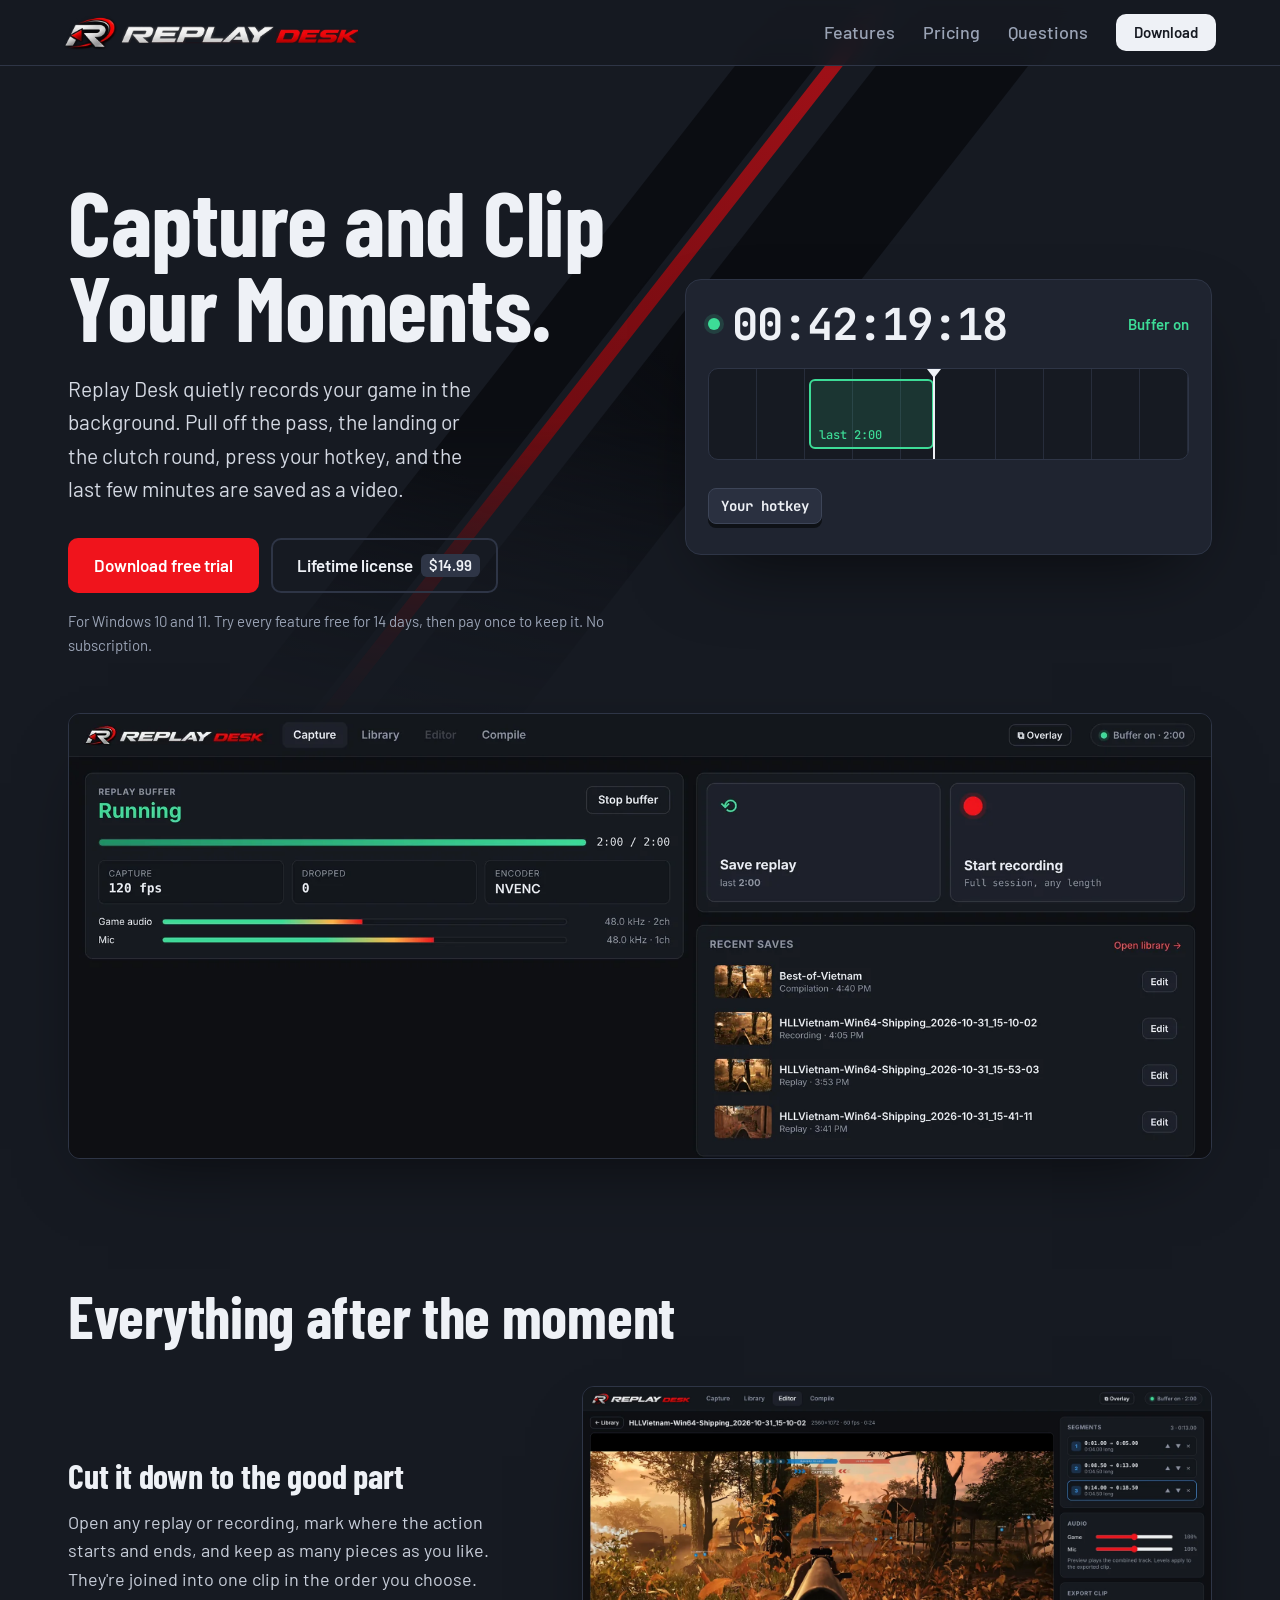
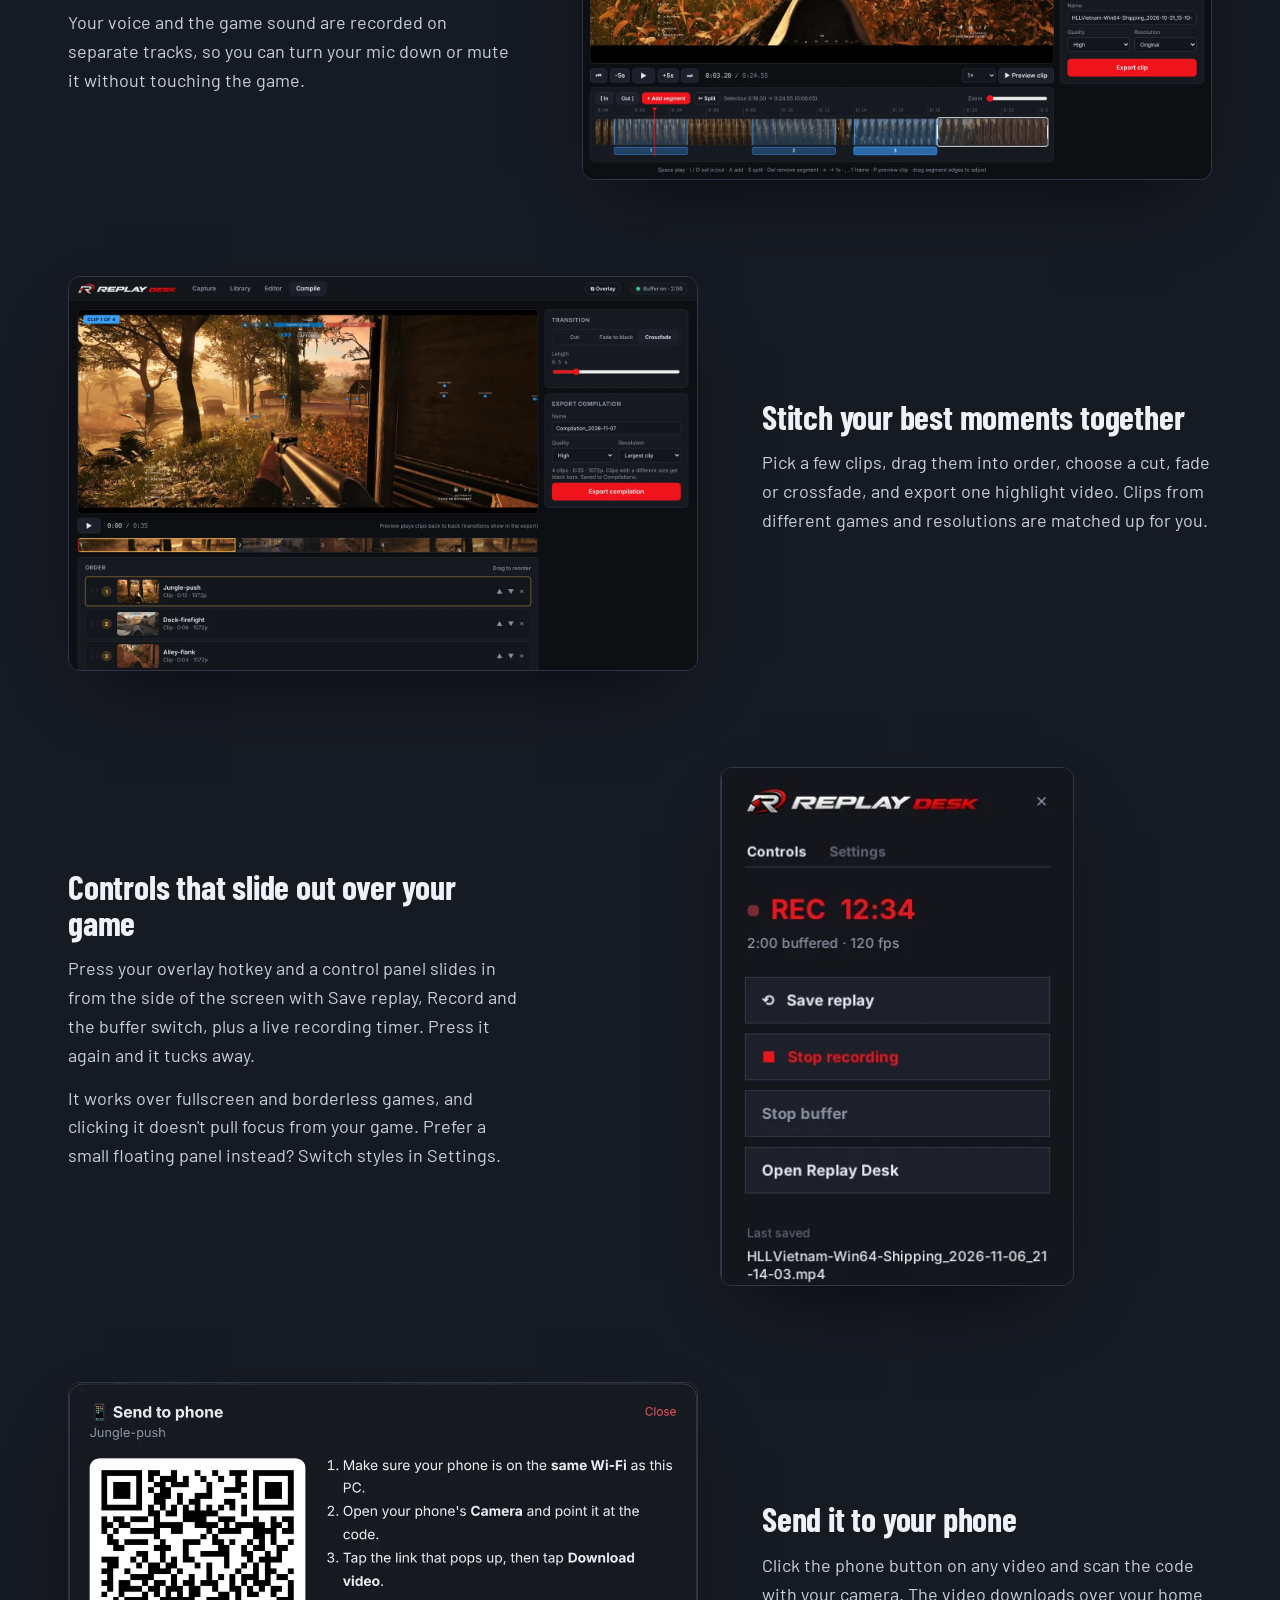
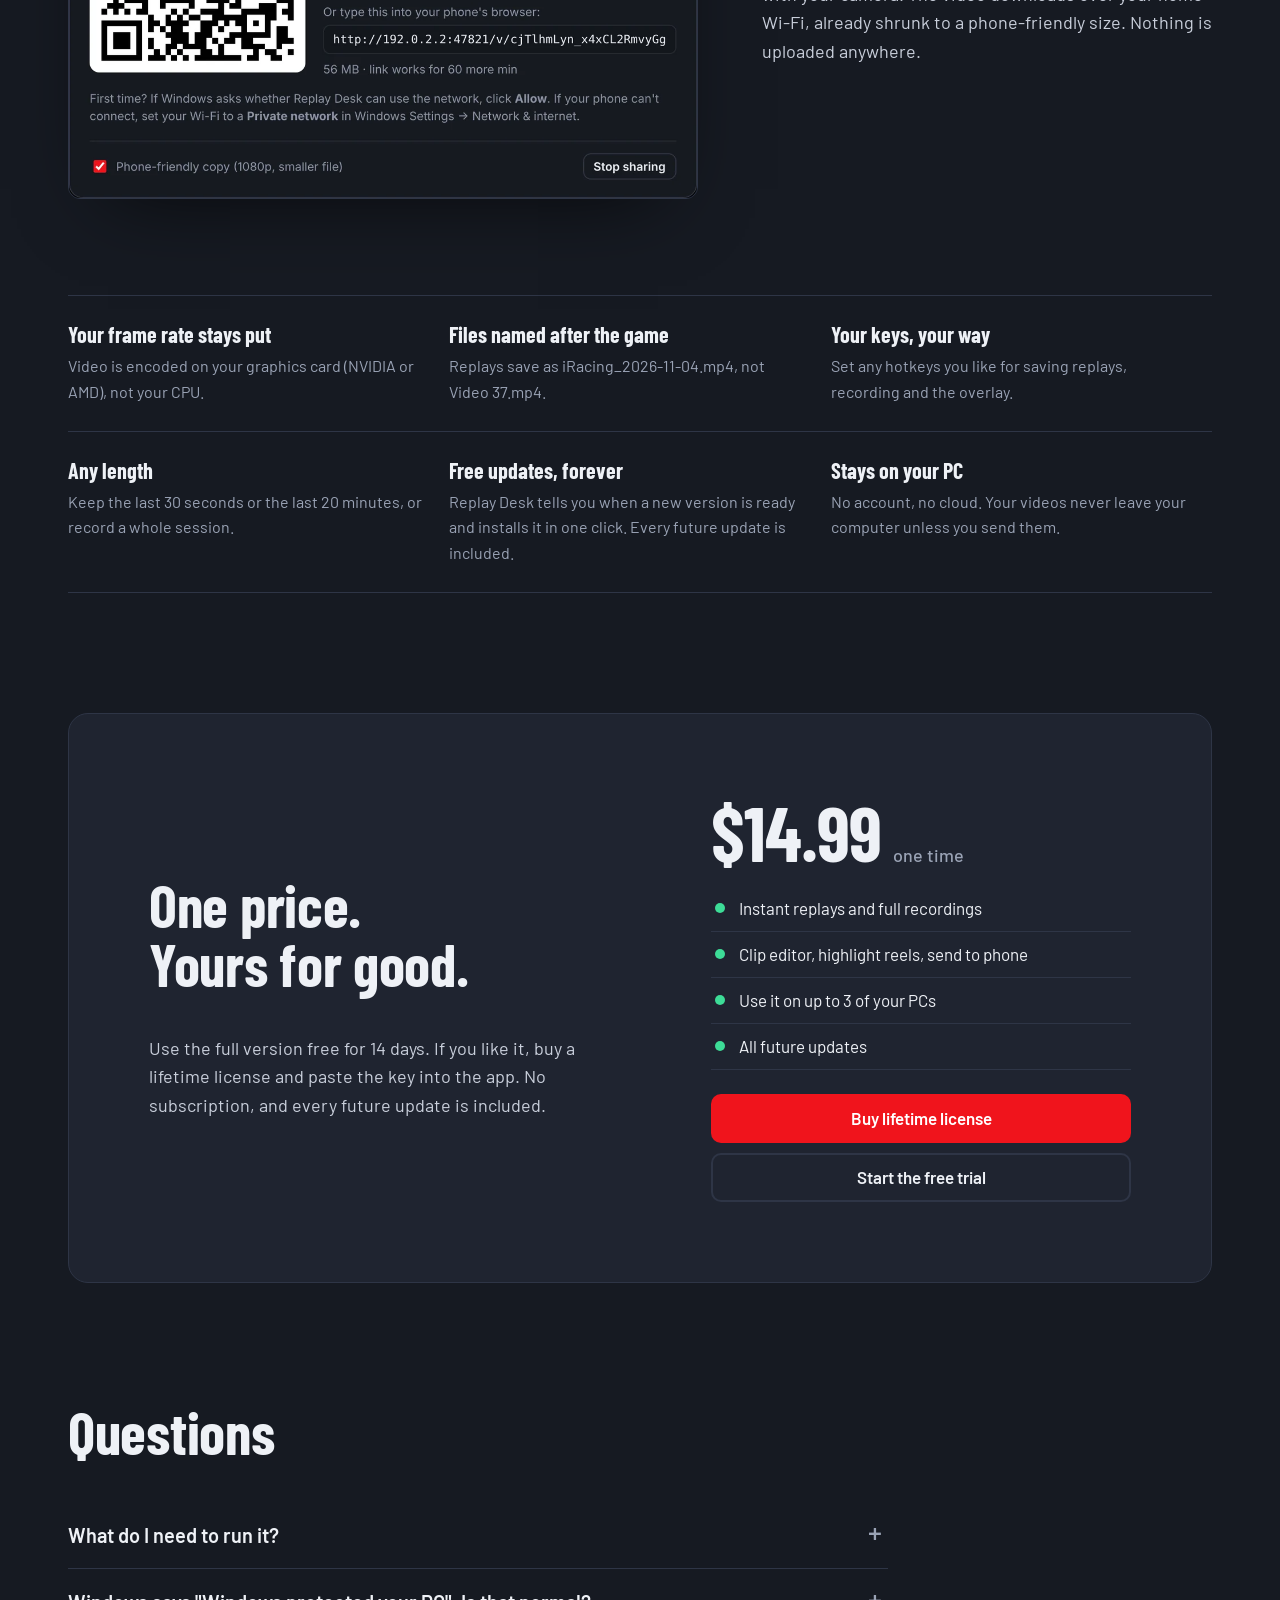
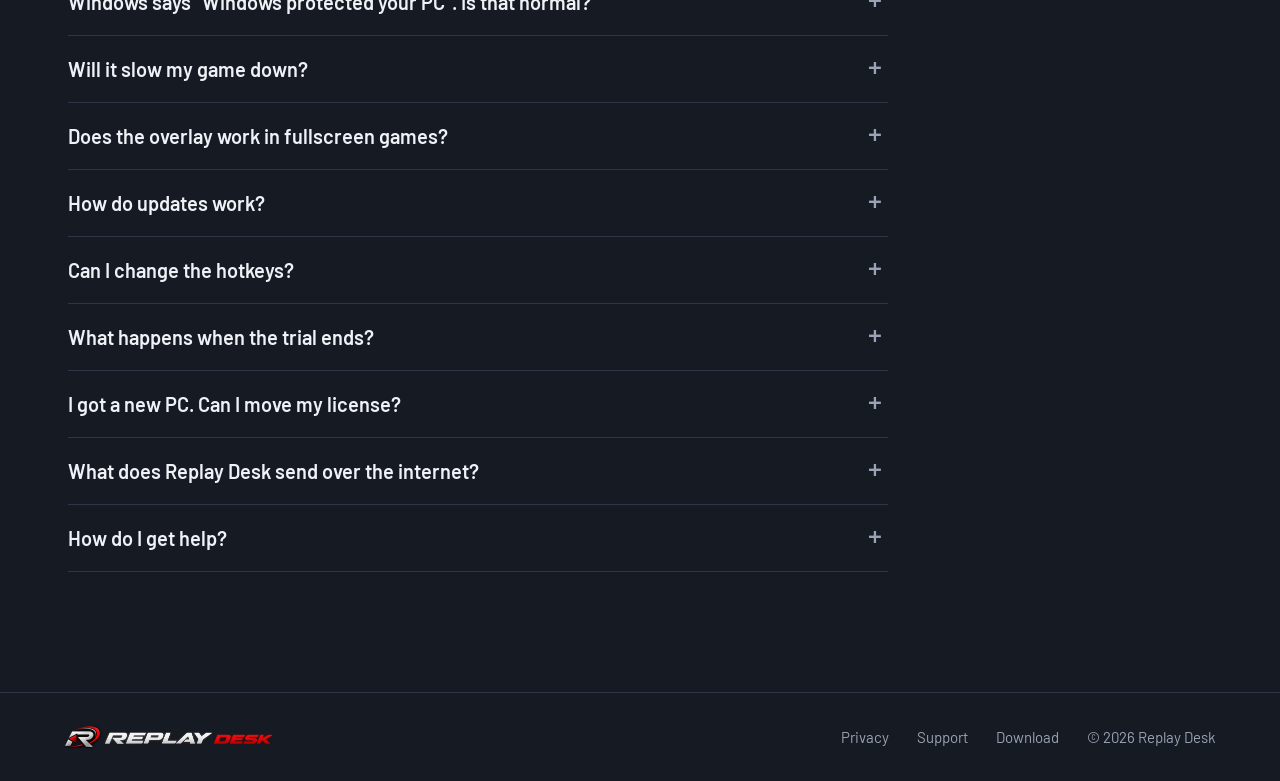
==== docs/index.html @ f15db4ca "Site: sitemap.xml, robots.txt and canonical links for Google Search Console Co-Authored-By: Claude O" ====
<!DOCTYPE html>
<html lang="en">
<head>
<meta charset="utf-8">
<meta name="viewport" content="width=device-width, initial-scale=1">
<title>Replay Desk: instant replays and clips for Windows games</title>
<link rel="canonical" href="https://getreplaydesk.com/">
<meta name="description" content="Replay Desk records your game in the background. Press your hotkey and the last minutes are saved. Trim clips, stitch highlights and send them to your phone. $14.99 once, 14 days free.">
<meta property="og:title" content="Replay Desk">
<meta property="og:description" content="Capture and clip your moments. Instant replays, clip editor and highlight reels for Windows games.">
<meta property="og:image" content="https://getreplaydesk.com/img/og.jpg">
<meta property="og:url" content="https://getreplaydesk.com/">
<meta name="twitter:card" content="summary_large_image">
<link rel="icon" type="image/png" sizes="64x64" href="img/r_64.png">
<link rel="icon" type="image/png" sizes="32x32" href="img/r_32.png">
<link rel="apple-touch-icon" href="img/r_180.png">
<link rel="preconnect" href="https://fonts.googleapis.com">
<link rel="preconnect" href="https://fonts.gstatic.com" crossorigin>
<link href="https://fonts.googleapis.com/css2?family=Barlow+Condensed:ital,wght@0,600;0,700;1,700&family=Barlow:wght@400;500;600&family=JetBrains+Mono:wght@500;700&display=swap" rel="stylesheet">
<link rel="stylesheet" href="site.css">
</head>
<body>

<header class="bar">
  <a class="brand" href="#top"><img src="img/lockup.webp" width="415" height="48" alt="Replay Desk"></a>
  <nav>
    <a href="#features">Features</a>
    <a href="#pricing">Pricing</a>
    <a href="#faq">Questions</a>
    <a class="btn small" href="https://github.com/badzepplinflyer/replay-desk/releases/latest/download/ReplayDesk-Setup.exe">Download</a>
  </nav>
</header>

<div class="stripes" aria-hidden="true"><span></span><span></span><span></span></div>
<main id="top">

<section class="hero">
  <div class="hero-copy">
    <h1>Capture and Clip Your Moments.</h1>
    <p class="lede">Replay Desk quietly records your game in the background. Pull off the pass, the landing or the clutch round, press your hotkey, and the last few minutes are saved as a video.</p>
    <div class="cta">
      <a class="btn primary" href="https://github.com/badzepplinflyer/replay-desk/releases/latest/download/ReplayDesk-Setup.exe">Download free trial</a>
      <a class="btn ghost" href="#pricing">Lifetime license <span class="price-tag">$14.99</span></a>
    </div>
    <p class="fine">For Windows 10 and 11. Try every feature free for 14 days, then pay once to keep it. No subscription.</p>
  </div>

  <figure class="deck" aria-label="Animated example: the replay buffer keeps the last two minutes, and a hotkey saves them">
    <div class="deck-top">
      <span class="tally" aria-hidden="true"></span>
      <span class="tc" id="tc">00:42:17:08</span>
      <span class="deck-state">Buffer on</span>
    </div>
    <div class="track" id="track">
      <div class="ticks" aria-hidden="true"></div>
      <div class="window" id="win"><span>last 2:00</span></div>
      <div class="head" id="head"></div>
    </div>
    <div class="deck-foot">
      <kbd class="key" id="key">Your hotkey</kbd>
      <div class="saved" id="saved" role="status" aria-live="polite">
        <span class="saved-dot"></span>
        <span><b>Replay saved</b><br><span class="mono" id="savedName">iRacing_2026-11-04_21-16-56.mp4</span></span>
      </div>
    </div>
  </figure>
</section>

<figure class="shot wide">
  <img src="img/capture.webp" width="1800" height="700" alt="Replay Desk's Capture screen with the replay buffer running at 120 fps, game and mic audio meters, Save replay and Start recording buttons, and a list of recent saves">
</figure>

<section class="features" id="features">
  <h2>Everything after the moment</h2>

  <article class="feature">
    <div class="feature-copy">
      <h3>Cut it down to the good part</h3>
      <p>Open any replay or recording, mark where the action starts and ends, and keep as many pieces as you like. They're joined into one clip in the order you choose.</p>
      <p>Your voice and the game sound are recorded on separate tracks, so you can turn your mic down or mute it without touching the game.</p>
    </div>
    <img src="img/editor.webp" width="1600" height="1000" loading="lazy" alt="The clip editor with three segments marked on a timeline, a list of the segments, game and mic volume sliders, and an Export clip button">
  </article>

  <article class="feature flip">
    <div class="feature-copy">
      <h3>Stitch your best moments together</h3>
      <p>Pick a few clips, drag them into order, choose a cut, fade or crossfade, and export one highlight video. Clips from different games and resolutions are matched up for you.</p>
    </div>
    <img src="img/compile.webp" width="1600" height="1000" loading="lazy" alt="The Compile screen with three clips in order, a preview player and transition options for Cut, Fade to black and Crossfade">
  </article>

  <article class="feature">
    <div class="feature-copy">
      <h3>Controls that slide out over your game</h3>
      <p>Press your overlay hotkey and a control panel slides in from the side of the screen with Save replay, Record and the buffer switch, plus a live recording timer. Press it again and it tucks away.</p>
      <p>It works over fullscreen and borderless games, and clicking it doesn't pull focus from your game. Prefer a small floating panel instead? Switch styles in Settings.</p>
    </div>
    <img class="small-shot" src="img/overlay.webp" width="354" height="520" loading="lazy" alt="The side panel overlay showing a recording timer at 12:34, Save replay, Stop recording, Stop buffer and Open Replay Desk buttons, and the last saved clip">
  </article>

  <article class="feature flip">
    <div class="feature-copy">
      <h3>Send it to your phone</h3>
      <p>Click the phone button on any video and scan the code with your camera. The video downloads over your home Wi-Fi, already shrunk to a phone-friendly size. Nothing is uploaded anywhere.</p>
    </div>
    <img src="img/phone.webp" width="1100" height="727" loading="lazy" alt="The Send to phone window with a QR code and three steps to download the video on a phone">
  </article>

  <dl class="facts">
    <div><dt>Your frame rate stays put</dt><dd>Video is encoded on your graphics card (NVIDIA or AMD), not your CPU.</dd></div>
    <div><dt>Files named after the game</dt><dd>Replays save as iRacing_2026-11-04.mp4, not Video 37.mp4.</dd></div>
    <div><dt>Your keys, your way</dt><dd>Set any hotkeys you like for saving replays, recording and the overlay.</dd></div>
    <div><dt>Any length</dt><dd>Keep the last 30 seconds or the last 20 minutes, or record a whole session.</dd></div>
    <div><dt>Free updates, forever</dt><dd>Replay Desk tells you when a new version is ready and installs it in one click. Every future update is included.</dd></div>
    <div><dt>Stays on your PC</dt><dd>No account, no cloud. Your videos never leave your computer unless you send them.</dd></div>
  </dl>
</section>

<section class="pricing" id="pricing">
  <div class="price-copy">
    <h2>One price. Yours for good.</h2>
    <p>Use the full version free for 14 days. If you like it, buy a lifetime license and paste the key into the app. No subscription, and every future update is included.</p>
  </div>
  <div class="price-box">
    <div class="price"><span class="amount">$14.99</span><span class="once">one time</span></div>
    <ul>
      <li>Instant replays and full recordings</li>
      <li>Clip editor, highlight reels, send to phone</li>
      <li>Use it on up to 3 of your PCs</li>
      <li>All future updates</li>
    </ul>
    <a class="btn primary block" id="buyBtn" href="#pricing" aria-disabled="true">Lifetime licenses coming soon</a>
    <a class="btn ghost block" href="https://github.com/badzepplinflyer/replay-desk/releases/latest/download/ReplayDesk-Setup.exe">Start the free trial</a>
  </div>
</section>

<section class="faq" id="faq">
  <h2>Questions</h2>
  <details>
    <summary>What do I need to run it?</summary>
    <p>A 64-bit Windows 10 or 11 PC. An NVIDIA or AMD graphics card is best because it does the video encoding; without one, Replay Desk uses your CPU instead.</p>
  </details>
  <details>
    <summary>Windows says "Windows protected your PC". Is that normal?</summary>
    <p>Yes. Windows shows that for new apps from small developers that haven't built up a reputation yet. Click <b>More info</b>, then <b>Run anyway</b>. You'll only see it once.</p>
  </details>
  <details>
    <summary>Will it slow my game down?</summary>
    <p>Hardly at all. Your graphics card has a separate video encoder built in, and that's what Replay Desk uses, so your game keeps its frame rate.</p>
  </details>
  <details>
    <summary>Does the overlay work in fullscreen games?</summary>
    <p>Yes, in most games. The side panel slides out over fullscreen, borderless and windowed games on Windows 10 and 11. A small number of older games use a special exclusive fullscreen mode where Windows doesn't allow anything on top. Your hotkeys still save replays and start recordings there, and a short sound confirms each one.</p>
  </details>
  <details>
    <summary>How do updates work?</summary>
    <p>Replay Desk checks for new versions on its own. When one is ready, a banner shows what's new and <b>Update now</b> installs it and reopens the app in a few seconds. You can also turn on automatic updates in Settings. Updates are free for life, and your settings, hotkeys and videos are always kept.</p>
  </details>
  <details>
    <summary>Can I change the hotkeys?</summary>
    <p>Yes. Every hotkey (save replay, start and stop recording, show the overlay) can be set to any key combination you like in Settings.</p>
  </details>
  <details>
    <summary>What happens when the trial ends?</summary>
    <p>Recording, replays and exporting pause until you add a license key. Your saved videos stay right where they are, and you can still watch and find them.</p>
  </details>
  <details>
    <summary>I got a new PC. Can I move my license?</summary>
    <p>Yes. Each license works on up to 3 PCs at once. To move it, open Settings, choose <b>Remove from this PC</b> on the old one, and enter the key on the new one.</p>
  </details>
  <details>
    <summary>What does Replay Desk send over the internet?</summary>
    <p>Only two things: a check for new versions, and a check that your license key is valid. Your videos, settings and usage stay on your PC. See the <a href="privacy.html">privacy page</a>.</p>
  </details>
  <details>
    <summary>How do I get help?</summary>
    <p>Email <a href="mailto:support@getreplaydesk.com">support@getreplaydesk.com</a> with what happened and your Replay Desk version (shown in Settings). Questions about your license or purchase go to the same address.</p>
  </details>
</section>

</main>

<footer class="foot">
  <span class="brand"><img src="img/lockup.webp" width="276" height="32" alt="Replay Desk"></span>
  <a href="privacy.html">Privacy</a>
  <a href="mailto:support@getreplaydesk.com">Support</a>
  <a href="https://github.com/badzepplinflyer/replay-desk/releases/latest/download/ReplayDesk-Setup.exe">Download</a>
  <span class="copy">© 2026 Replay Desk</span>
</footer>

<script>
/* Store link: set this once the checkout page exists. */
const CHECKOUT_URL = "https://buy.polar.sh/polar_cl_LvKcPeNQOrEBMUzjqY7vetxMWv03P2Hp34yGj3oqEe9";
if (CHECKOUT_URL) {
  const b = document.getElementById("buyBtn");
  b.href = CHECKOUT_URL; b.textContent = "Buy lifetime license"; b.removeAttribute("aria-disabled");
}

/* The replay deck: a rolling two-minute window follows the playhead; every few
   seconds the hotkey is "pressed" and the window is saved as a file. */
(function () {
  const tcEl = document.getElementById("tc"), head = document.getElementById("head"), win = document.getElementById("win");
  const keys = ["key"].map(id => document.getElementById(id));
  const saved = document.getElementById("saved"), savedName = document.getElementById("savedName");
  const reduce = window.matchMedia("(prefers-reduced-motion: reduce)").matches;
  const games = ["iRacing", "MSFS2024", "HLLVietnam", "ACC", "RocketLeague"];
  let frames = (42 * 60 + 17) * 60 + 8, n = 0;
  const pad = v => String(v).padStart(2, "0");
  function tc() {
    const f = frames % 60, s = Math.floor(frames / 60);
    return `${pad(Math.floor(s / 3600))}:${pad(Math.floor(s / 60) % 60)}:${pad(s % 60)}:${pad(f)}`;
  }
  if (reduce) { head.style.left = "78%"; win.style.left = "38%"; saved.classList.add("show"); return; }
  const start = performance.now(), loop = 9000;
  function frame(t) {
    frames = (42 * 60 + 17) * 60 + Math.floor((t - start) / 1000 * 60);
    tcEl.textContent = tc();
    const p = ((t - start) % loop) / loop;              // 0..1 across the track
    const x = 30 + p * 66;                              // playhead from 30% to 96%
    head.style.left = x + "%";
    win.style.left = (x - 26) + "%";
    requestAnimationFrame(frame);
  }
  requestAnimationFrame(frame);
  function press() {
    keys.forEach(k => k.classList.add("down"));
    win.classList.add("flash");
    setTimeout(() => keys.forEach(k => k.classList.remove("down")), 260);
    setTimeout(() => win.classList.remove("flash"), 700);
    const d = new Date(), g = games[n++ % games.length];
    savedName.textContent = `${g}_${d.getFullYear()}-${pad(d.getMonth() + 1)}-${pad(d.getDate())}_${pad(d.getHours())}-${pad(d.getMinutes())}-${pad(d.getSeconds())}.mp4`;
    saved.classList.remove("show"); void saved.offsetWidth; saved.classList.add("show");
  }
  setTimeout(press, 2600);
  setInterval(press, loop);
})();
</script>
</body>
</html>
---- docs/site.css ----
/* Replay Desk site: broadcast-replay look in the app's own colours. */
:root {
  --graphite: #161a22;   /* page */
  --deck: #1f2430;       /* raised surfaces */
  --rail: #2e3546;       /* lines, tracks */
  --paper: #eef1f6;      /* text */
  --fog: #9aa3b5;        /* secondary text */
  --tally: #f0141c;      /* logo red: record / buy */
  --signal: #3ddc97;     /* buffer, "on" */
  --display: "Barlow Condensed", "Arial Narrow", sans-serif;
  --body: "Barlow", "Segoe UI", system-ui, sans-serif;
  --mono: "JetBrains Mono", Consolas, monospace;
  color-scheme: dark;
}
* { box-sizing: border-box; }
html { scroll-behavior: smooth; }
@media (prefers-reduced-motion: reduce) { html { scroll-behavior: auto; } }
body { margin: 0; position: relative; isolation: isolate; background: var(--graphite); color: var(--paper); font: 400 18px/1.6 var(--body); -webkit-font-smoothing: antialiased; }
a { color: inherit; }
img { max-width: 100%; height: auto; display: block; }
.mono { font-family: var(--mono); font-size: .85em; }
:focus-visible { outline: 3px solid var(--signal); outline-offset: 3px; border-radius: 4px; }

/* ---------- buttons ---------- */
.btn { display: inline-flex; align-items: center; justify-content: center; gap: 8px; padding: 14px 24px; border-radius: 10px;
  font: 600 17px/1 var(--body); text-decoration: none; border: 2px solid transparent; cursor: pointer; transition: background .15s, border-color .15s; }
.btn.primary { background: var(--tally); color: #fff; }
.btn.primary:hover { background: #ff3b41; }
.btn.ghost { border-color: var(--rail); color: var(--paper); }
.btn.ghost:hover { border-color: var(--fog); }
.btn.small { padding: 9px 16px; font-size: 15px; background: var(--paper); color: var(--graphite); }
.btn.small:hover { background: #fff; }
.btn.block { display: flex; width: 100%; }
.price-tag { padding: 4px 8px; margin-right: -8px; border-radius: 6px; background: var(--rail); font-weight: 600; font-size: 15px; }
.btn[aria-disabled="true"] { background: var(--deck); color: var(--fog); border-color: var(--rail); cursor: default; }

/* ---------- top bar ---------- */
.bar { position: sticky; top: 0; z-index: 10; display: flex; align-items: center; justify-content: space-between; gap: 24px;
  padding: 14px clamp(20px, 5vw, 64px); background: rgba(22, 26, 34, .88); backdrop-filter: blur(10px); border-bottom: 1px solid var(--rail); }
.brand { display: inline-flex; align-items: center; text-decoration: none; }
.bar .brand img { height: 34px; width: auto; }
.foot .brand img { height: 24px; width: auto; }

/* racing stripes from the logo, behind the hero */
.stripes { position: absolute; top: 0; left: 0; right: 0; height: 760px; overflow: hidden; pointer-events: none; z-index: -1;
  -webkit-mask-image: linear-gradient(transparent 0, #000 70px, #000 55%, transparent); mask-image: linear-gradient(transparent 0, #000 70px, #000 55%, transparent); }
.stripes span { position: absolute; top: -40%; height: 180%; transform: rotate(38deg); transform-origin: top left; }
.stripes span:nth-child(1) { left: 80%; width: 64px; background: linear-gradient(#0b0d12, #0b0d12 70%, transparent); }
.stripes span:nth-child(2) { left: 87%; width: 14px; background: linear-gradient(var(--tally), #7a0a0e 70%, transparent); opacity: .85; }
.stripes span:nth-child(3) { left: 91%; width: 120px; background: linear-gradient(#0b0d12, #0b0d12 60%, transparent); }
@media (max-width: 920px) { .stripes { height: 460px; opacity: .55; } }
.bar nav { display: flex; align-items: center; gap: 28px; }
.bar nav a:not(.btn) { text-decoration: none; color: var(--fog); font-weight: 500; }
.bar nav a:not(.btn):hover { color: var(--paper); }

main { max-width: 1240px; margin: 0 auto; padding: 0 clamp(20px, 5vw, 48px); }

/* ---------- hero ---------- */
.hero { display: grid; grid-template-columns: 1.05fr 1fr; gap: clamp(32px, 5vw, 72px); align-items: center; padding: clamp(56px, 9vw, 112px) 0 56px; }
.hero h1 { font: 700 clamp(52px, 7.2vw, 96px)/.92 var(--display); letter-spacing: -.5px; margin: 0 0 24px; text-wrap: balance; }
.lede { font-size: 21px; color: #d4d9e3; max-width: 34ch; margin: 0 0 32px; }
.cta { display: flex; flex-wrap: wrap; gap: 12px; }
.fine { color: var(--fog); font-size: 15px; margin: 16px 0 0; }

/* the replay deck */
.deck { margin: 0; background: var(--deck); border: 1px solid var(--rail); border-radius: 16px; padding: 22px 22px 20px; box-shadow: 0 30px 80px -30px rgba(0,0,0,.7); }
.deck-top { display: flex; align-items: center; gap: 12px; }
.tally { width: 12px; height: 12px; border-radius: 50%; background: var(--signal); box-shadow: 0 0 0 4px rgba(61,220,151,.15); }
.tc { font: 700 clamp(30px, 3.6vw, 44px)/1 var(--mono); letter-spacing: -1px; font-variant-numeric: tabular-nums; }
.deck-state { margin-left: auto; color: var(--signal); font-weight: 600; font-size: 15px; }
.track { position: relative; height: 92px; margin: 22px 0 18px; border-radius: 10px; background: var(--graphite); overflow: hidden; border: 1px solid var(--rail); }
.ticks { position: absolute; inset: 0; background: repeating-linear-gradient(90deg, transparent 0 calc(10% - 1px), var(--rail) calc(10% - 1px) 10%); opacity: .7; }
.window { position: absolute; top: 10px; bottom: 10px; width: 26%; border-radius: 6px; background: rgba(61,220,151,.14);
  border: 2px solid var(--signal); display: flex; align-items: flex-end; padding: 6px 8px; transition: background .25s, border-color .25s; }
.window span { font: 500 12px/1 var(--mono); color: var(--signal); white-space: nowrap; }
.window.flash { background: rgba(240,20,28,.35); border-color: var(--tally); }
.window.flash span { color: #fff; }
.head { position: absolute; top: 0; bottom: 0; width: 2px; margin-left: -1px; background: var(--paper); }
.head::before { content: ""; position: absolute; top: 0; left: -6px; border: 7px solid transparent; border-top: 9px solid var(--paper); }
.deck-foot { display: flex; align-items: center; gap: 8px; min-height: 56px; }
.key { font: 700 14px/1 var(--mono); padding: 10px 12px; border-radius: 8px; background: #2a3040; border: 1px solid #3d4558;
  box-shadow: 0 4px 0 #0e1116; transition: transform .08s, box-shadow .08s, background .08s; }
.key.down { transform: translateY(3px); box-shadow: 0 1px 0 #0e1116; background: var(--tally); border-color: var(--tally); color: #fff; }
.saved { margin-left: auto; display: flex; align-items: center; gap: 10px; font-size: 14px; line-height: 1.35; opacity: 0; transform: translateY(6px); }
.saved.show { animation: saved 4.6s ease forwards; }
.saved-dot { width: 10px; height: 10px; border-radius: 50%; background: var(--signal); flex: none; }
.saved .mono { color: var(--fog); }
@keyframes saved { 0% { opacity: 0; transform: translateY(6px); } 8%, 82% { opacity: 1; transform: none; } 100% { opacity: 0; } }
@media (prefers-reduced-motion: reduce) { .saved.show { animation: none; opacity: 1; transform: none; } }

/* ---------- screenshots ---------- */
.shot { margin: 0 0 clamp(72px, 10vw, 128px); }
.shot img, .feature img { border-radius: 12px; border: 1px solid var(--rail); box-shadow: 0 30px 80px -40px rgba(0,0,0,.8); }

/* ---------- features ---------- */
h2 { font: 700 clamp(38px, 4.6vw, 60px)/1 var(--display); margin: 0 0 40px; letter-spacing: -.3px; text-wrap: balance; }
h3 { font: 700 34px/1.05 var(--display); margin: 0 0 14px; letter-spacing: -.2px; }
.features { padding-bottom: clamp(72px, 10vw, 120px); }
.feature { display: grid; grid-template-columns: 5fr 7fr; gap: clamp(28px, 5vw, 64px); align-items: center; margin-bottom: clamp(56px, 8vw, 96px); }
.feature.flip { grid-template-columns: 7fr 5fr; }
.feature.flip .feature-copy { order: 2; }
.feature-copy p { color: #c9cfdb; margin: 0 0 14px; max-width: 46ch; }
.feature .small-shot { justify-self: center; width: min(354px, 100%); }

.facts { display: grid; grid-template-columns: repeat(3, 1fr); gap: 0; margin: 0; border-top: 1px solid var(--rail); }
.facts > div { padding: 26px 26px 26px 0; border-bottom: 1px solid var(--rail); }
.facts dt { font: 700 22px/1.15 var(--display); margin-bottom: 6px; }
.facts dd { margin: 0; color: var(--fog); font-size: 16px; }

/* ---------- pricing ---------- */
.pricing { display: grid; grid-template-columns: 1fr 420px; gap: clamp(32px, 6vw, 80px); align-items: center;
  padding: clamp(48px, 7vw, 80px); margin-bottom: clamp(72px, 10vw, 120px); background: var(--deck); border: 1px solid var(--rail); border-radius: 20px; }
.price-copy p { color: #c9cfdb; max-width: 44ch; margin: 0; }
.price { display: flex; align-items: baseline; gap: 12px; margin-bottom: 16px; }
.amount { font: 700 76px/1 var(--display); letter-spacing: -1px; }
.once { color: var(--fog); font-weight: 500; }
.price-box ul { list-style: none; padding: 0; margin: 0 0 24px; }
.price-box li { padding: 9px 0 9px 28px; border-bottom: 1px solid var(--rail); position: relative; font-size: 17px; }
.price-box li::before { content: ""; position: absolute; left: 4px; top: 17px; width: 10px; height: 10px; border-radius: 50%; background: var(--signal); }
.price-box .btn + .btn { margin-top: 10px; }

/* ---------- faq ---------- */
.faq { max-width: 820px; padding-bottom: clamp(72px, 10vw, 120px); }
.faq details { border-bottom: 1px solid var(--rail); }
.faq summary { cursor: pointer; list-style: none; padding: 20px 40px 20px 0; font: 600 20px/1.3 var(--body); position: relative; }
.faq summary::-webkit-details-marker { display: none; }
.faq summary::after { content: "+"; position: absolute; right: 6px; top: 16px; font: 500 28px/1 var(--body); color: var(--fog); transition: transform .2s; }
.faq details[open] summary::after { transform: rotate(45deg); }
.faq details p { margin: 0 0 22px; color: #c9cfdb; max-width: 64ch; }

/* ---------- footer ---------- */
.foot { display: flex; flex-wrap: wrap; align-items: center; gap: 28px; padding: 32px clamp(20px, 5vw, 64px); border-top: 1px solid var(--rail); color: var(--fog); font-size: 15px; }
.foot .brand { margin-right: auto; }
.foot a { text-decoration: none; }
.foot a:hover { color: var(--paper); }

/* ---------- small screens ---------- */
@media (max-width: 920px) {
  .hero, .feature, .feature.flip, .pricing { grid-template-columns: 1fr; }
  .feature.flip .feature-copy { order: 0; }
  .facts { grid-template-columns: 1fr 1fr; }
  .bar nav a:not(.btn) { display: none; }
}
@media (max-width: 560px) {
  body { font-size: 17px; }
  .facts { grid-template-columns: 1fr; }
  .pricing { padding: 28px 22px; }
  .deck-foot { flex-wrap: wrap; }
  .saved { margin-left: 0; width: 100%; }
}
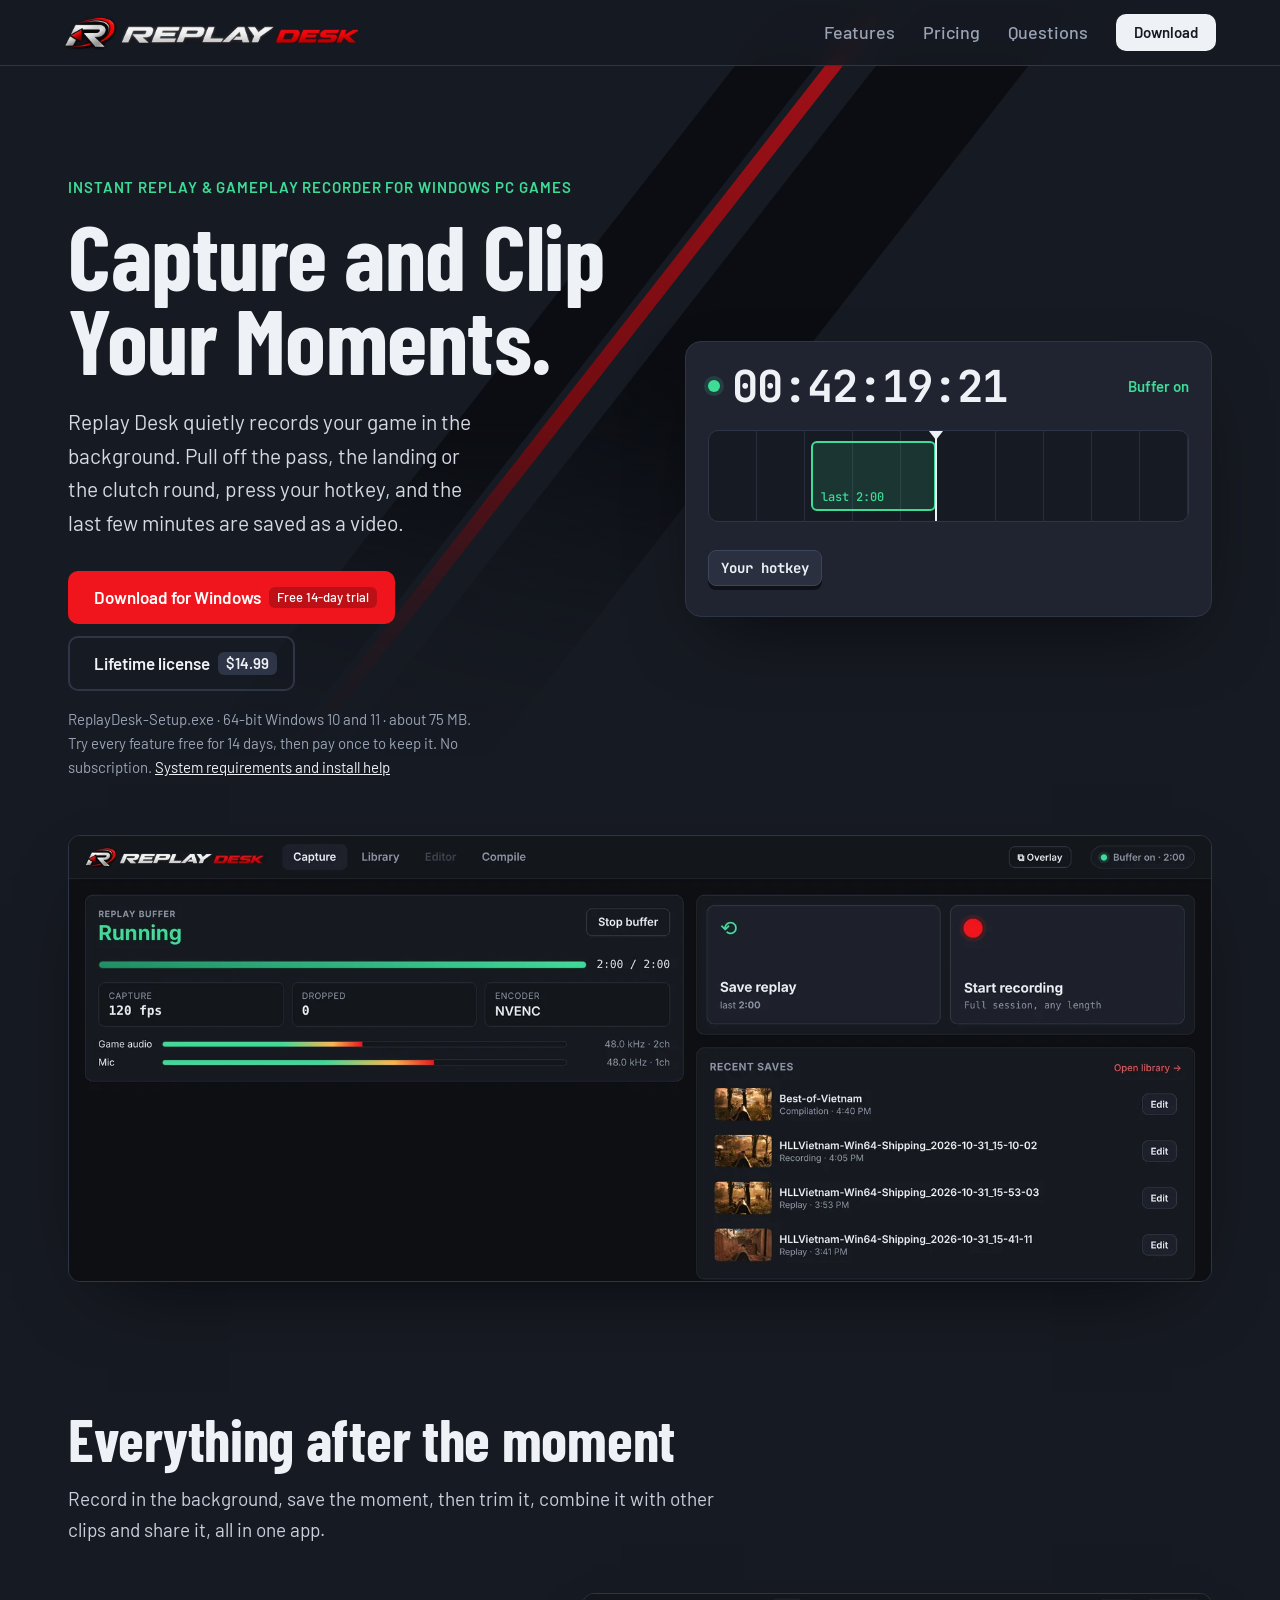
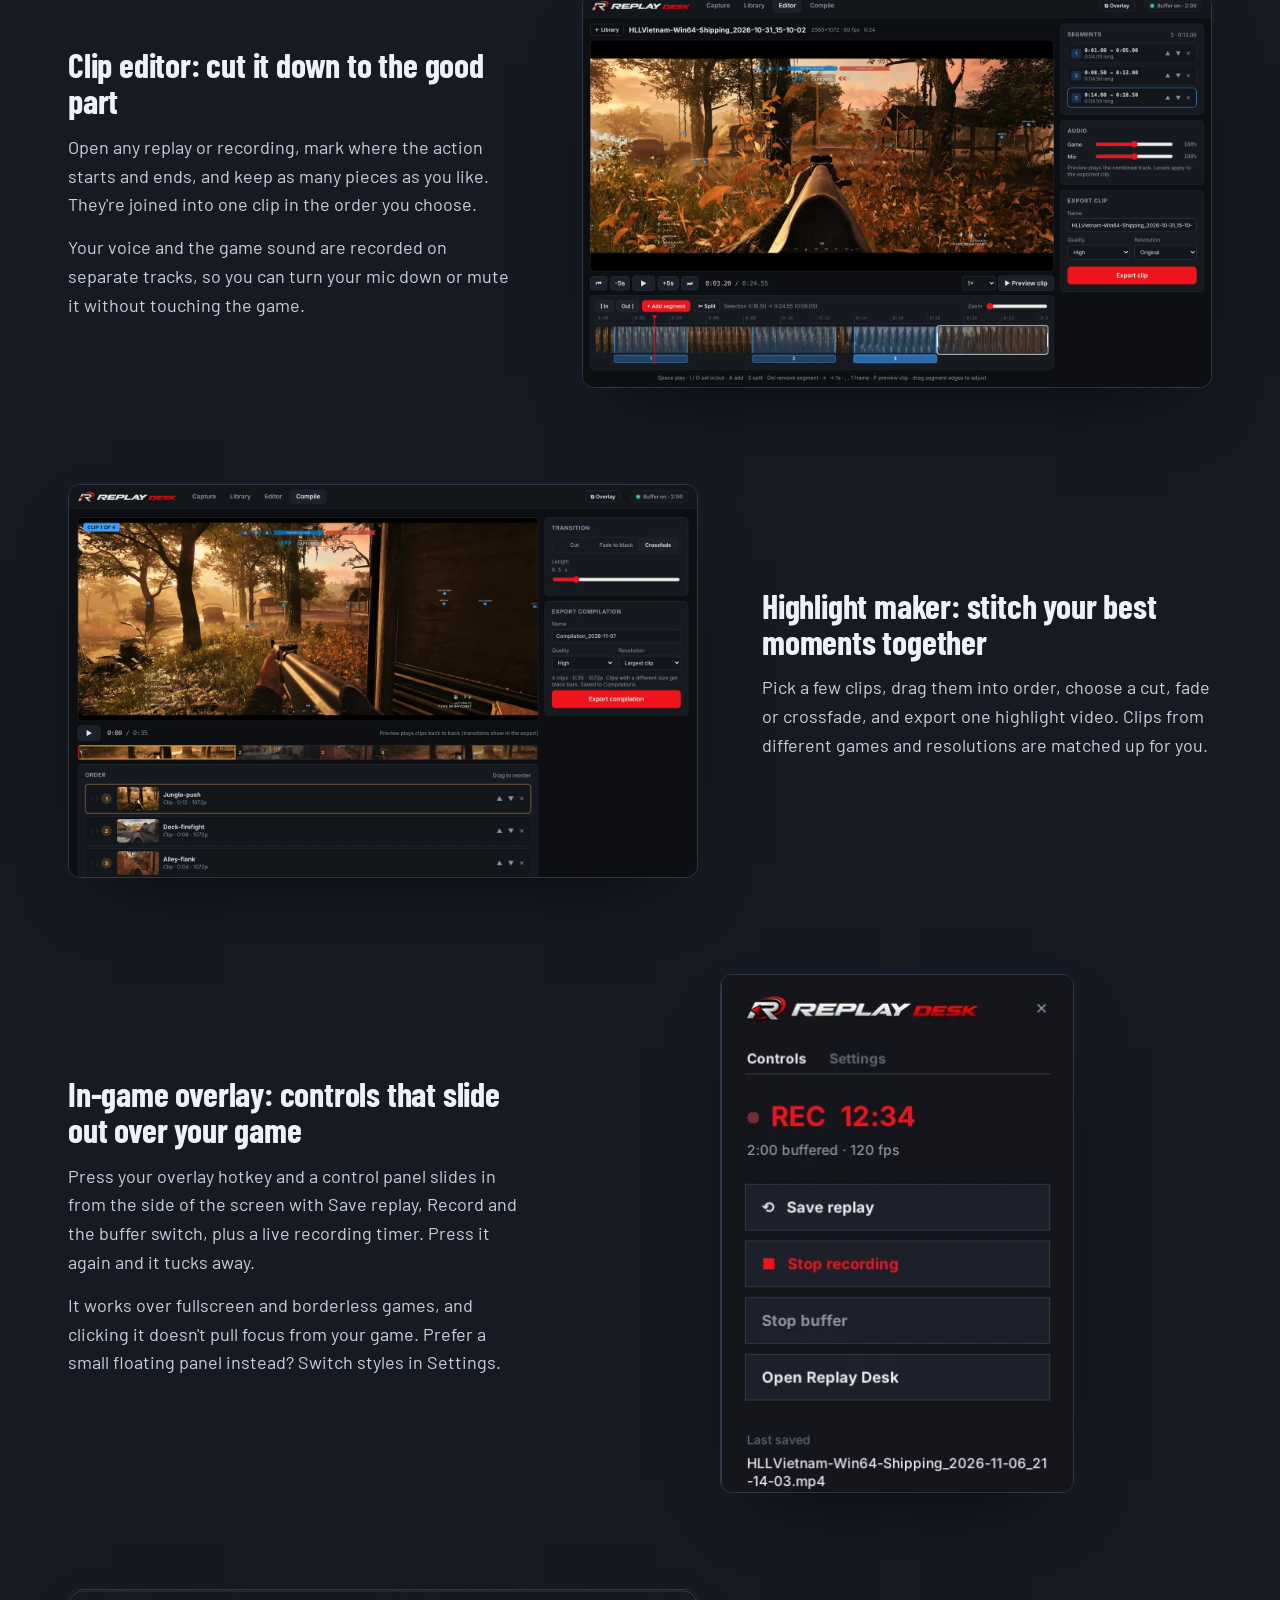
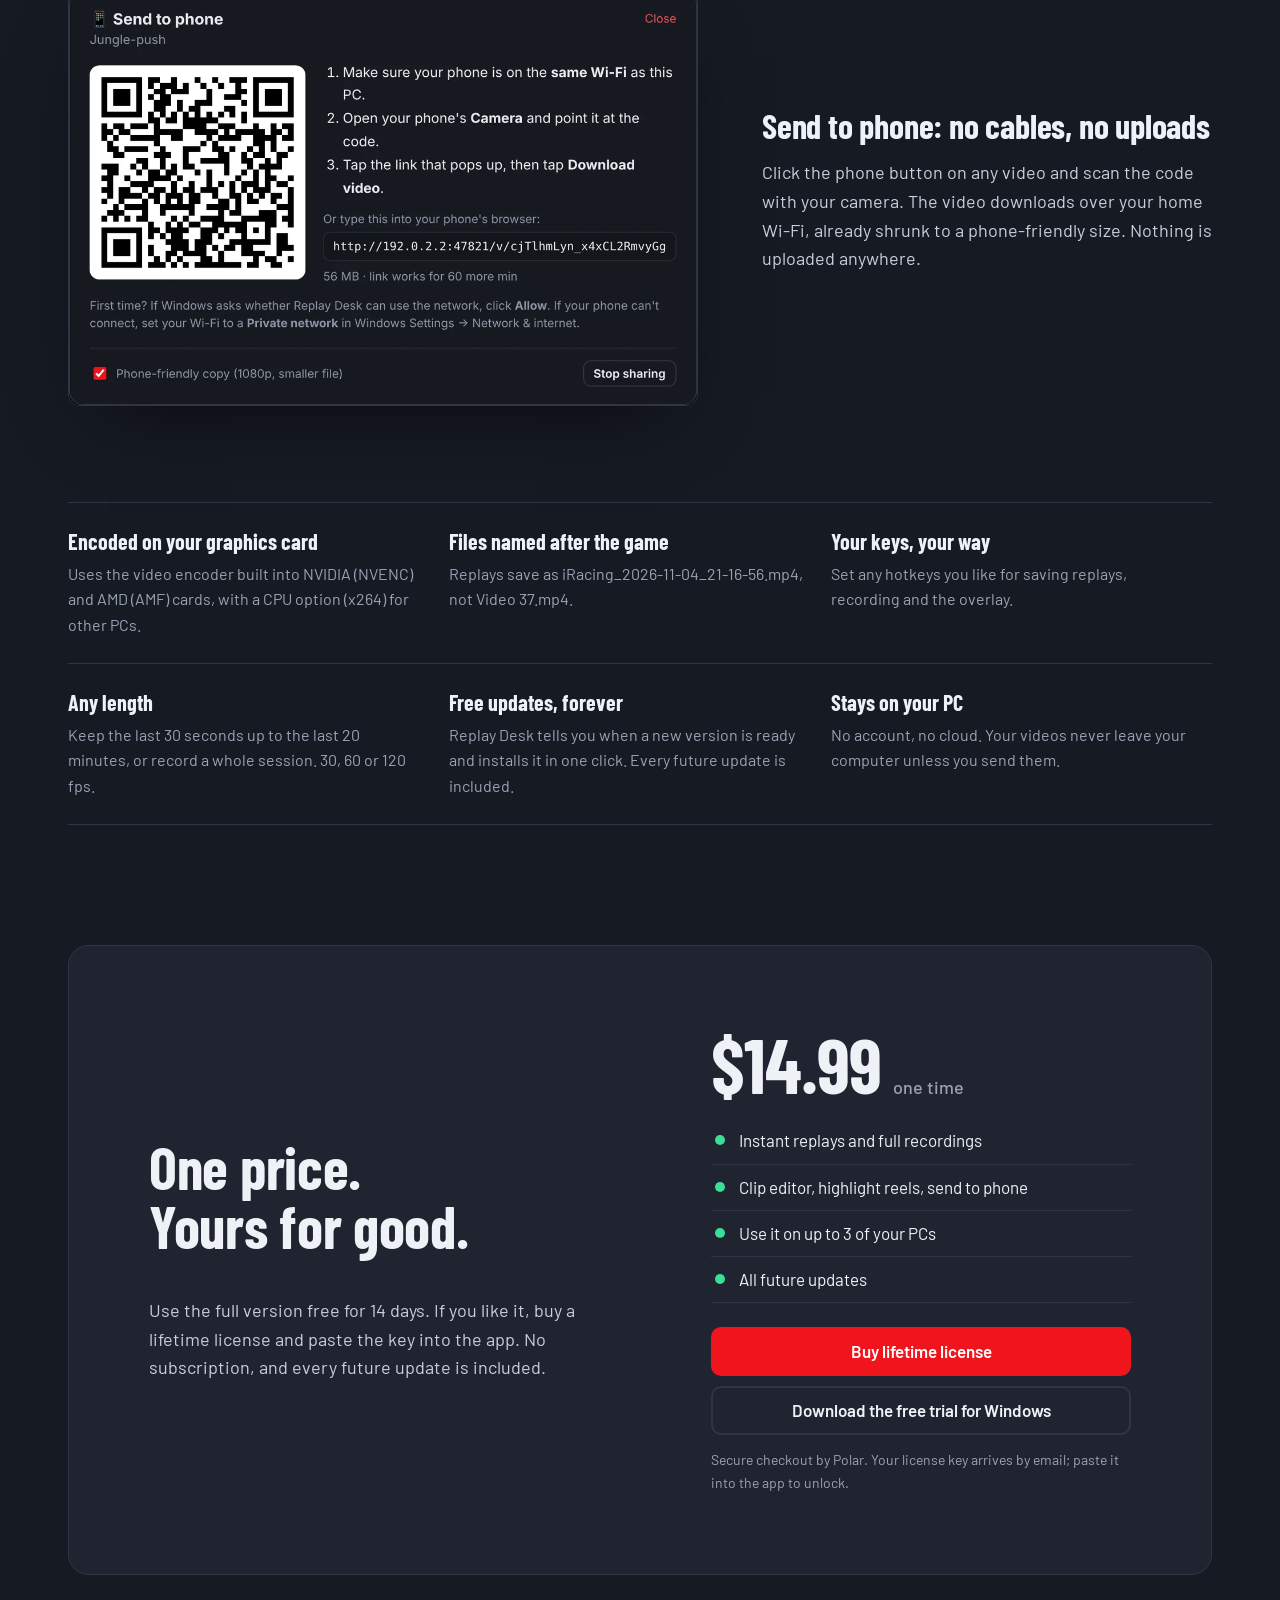
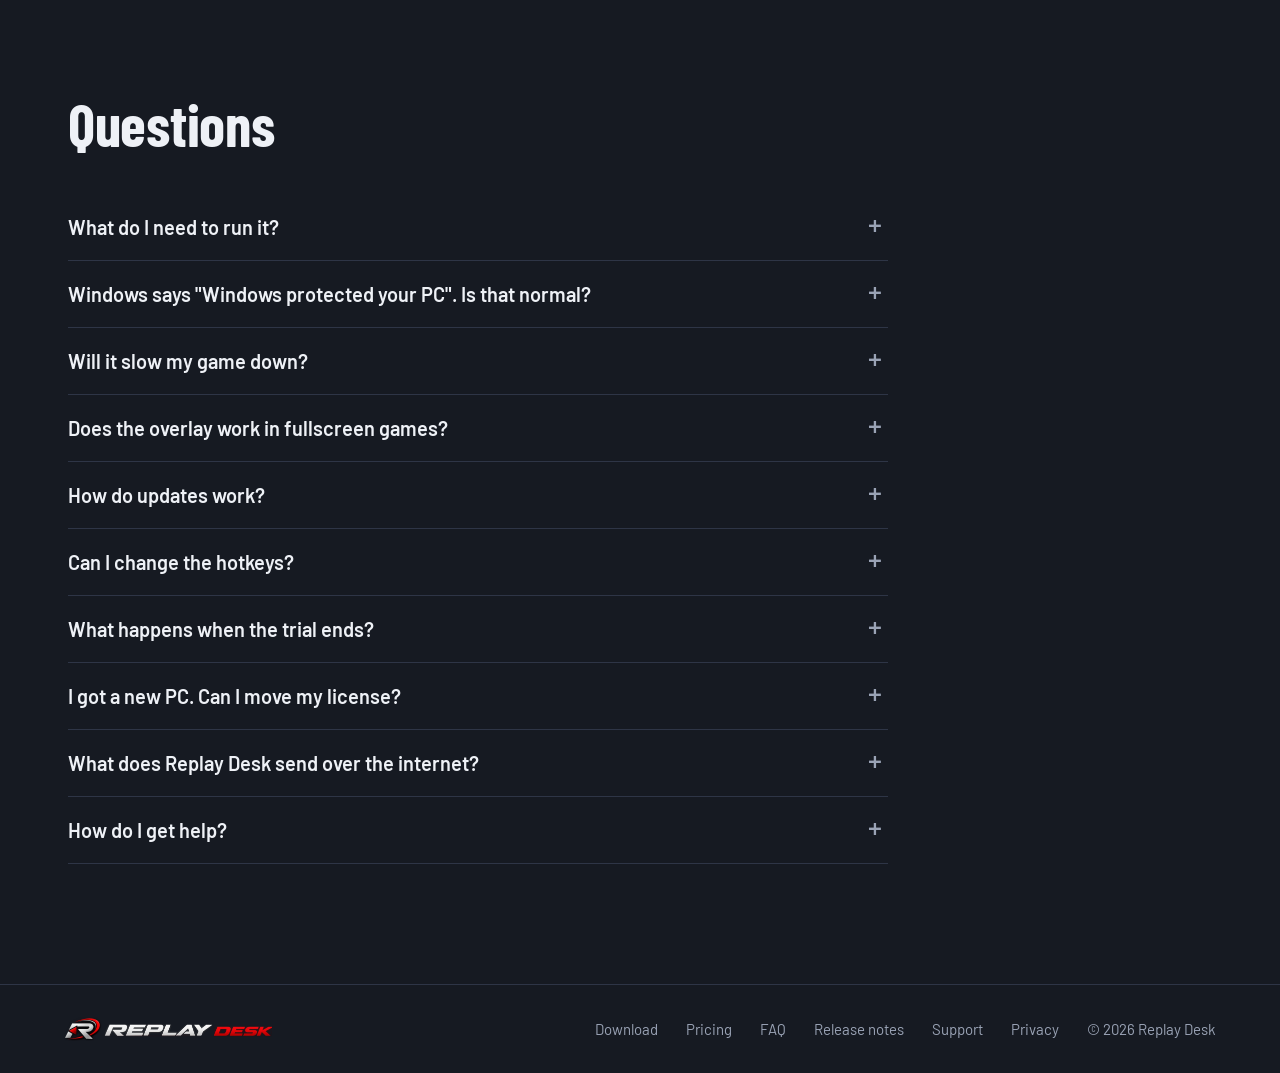
==== commit 4eea3593: "Site: clearer search wording, download page, structured data, accuracy fixes - Title, description, O" ====
--- a/docs/index.html
+++ b/docs/index.html
@@ -3,14 +3,50 @@
 <head>
 <meta charset="utf-8">
 <meta name="viewport" content="width=device-width, initial-scale=1">
-<title>Replay Desk: instant replays and clips for Windows games</title>
+<title>Replay Desk: Instant Replay &amp; Gameplay Recorder for Windows PC Games</title>
 <link rel="canonical" href="https://getreplaydesk.com/">
-<meta name="description" content="Replay Desk records your game in the background. Press your hotkey and the last minutes are saved. Trim clips, stitch highlights and send them to your phone. $14.99 once, 14 days free.">
-<meta property="og:title" content="Replay Desk">
-<meta property="og:description" content="Capture and clip your moments. Instant replays, clip editor and highlight reels for Windows games.">
+<meta name="description" content="Replay Desk is instant replay and gameplay recording software for Windows 10 and 11. Save the last 30 seconds to 20 minutes of any game with a hotkey, trim clips, build highlight videos and send them to your phone. 14-day free trial, then $14.99 once.">
+<meta property="og:type" content="website">
+<meta property="og:site_name" content="Replay Desk">
+<meta property="og:title" content="Replay Desk: Instant Replay &amp; Gameplay Recorder for Windows">
+<meta property="og:description" content="Save your best gaming moments with a hotkey, trim them into clips and stitch highlight videos. For Windows 10 and 11. Free 14-day trial.">
 <meta property="og:image" content="https://getreplaydesk.com/img/og.jpg">
+<meta property="og:image:width" content="1200">
+<meta property="og:image:height" content="630">
+<meta property="og:image:alt" content="Replay Desk logo">
 <meta property="og:url" content="https://getreplaydesk.com/">
 <meta name="twitter:card" content="summary_large_image">
+<meta name="twitter:title" content="Replay Desk: Instant Replay &amp; Gameplay Recorder for Windows">
+<meta name="twitter:description" content="Save your best gaming moments with a hotkey, trim them into clips and stitch highlight videos. Free 14-day trial.">
+<meta name="twitter:image" content="https://getreplaydesk.com/img/og.jpg">
+<script type="application/ld+json">
+{
+  "@context": "https://schema.org",
+  "@type": "SoftwareApplication",
+  "name": "Replay Desk",
+  "url": "https://getreplaydesk.com/",
+  "description": "Instant replay and gameplay recording software for Windows PC games, with a clip editor, highlight compilations and send-to-phone.",
+  "applicationCategory": "MultimediaApplication",
+  "applicationSubCategory": "Game recording",
+  "operatingSystem": "Windows 10, Windows 11 (64-bit)",
+  "downloadUrl": "https://github.com/badzepplinflyer/replay-desk/releases/latest/download/ReplayDesk-Setup.exe",
+  "installUrl": "https://getreplaydesk.com/download.html",
+  "releaseNotes": "https://github.com/badzepplinflyer/replay-desk/releases",
+  "image": "https://getreplaydesk.com/img/capture.webp",
+  "screenshot": [
+    "https://getreplaydesk.com/img/capture.webp",
+    "https://getreplaydesk.com/img/editor.webp",
+    "https://getreplaydesk.com/img/compile.webp"
+  ],
+  "offers": {
+    "@type": "Offer",
+    "price": "14.99",
+    "priceCurrency": "USD",
+    "url": "https://buy.polar.sh/polar_cl_LvKcPeNQOrEBMUzjqY7vetxMWv03P2Hp34yGj3oqEe9",
+    "description": "Lifetime license after a 14-day free trial. Works on up to 3 PCs; includes future updates."
+  }
+}
+</script>
 <link rel="icon" type="image/png" sizes="64x64" href="img/r_64.png">
 <link rel="icon" type="image/png" sizes="32x32" href="img/r_32.png">
 <link rel="apple-touch-icon" href="img/r_180.png">
@@ -23,11 +59,11 @@
 
 <header class="bar">
   <a class="brand" href="#top"><img src="img/lockup.webp" width="415" height="48" alt="Replay Desk"></a>
-  <nav>
-    <a href="#features">Features</a>
+  <nav aria-label="Main">
+    <a class="opt" href="#features">Features</a>
     <a href="#pricing">Pricing</a>
-    <a href="#faq">Questions</a>
-    <a class="btn small" href="https://github.com/badzepplinflyer/replay-desk/releases/latest/download/ReplayDesk-Setup.exe">Download</a>
+    <a class="opt" href="#faq">Questions</a>
+    <a class="btn small" href="download.html">Download</a>
   </nav>
 </header>
 
@@ -36,13 +72,14 @@
 
 <section class="hero">
   <div class="hero-copy">
+    <p class="kicker">Instant replay &amp; gameplay recorder for Windows PC games</p>
     <h1>Capture and Clip Your Moments.</h1>
     <p class="lede">Replay Desk quietly records your game in the background. Pull off the pass, the landing or the clutch round, press your hotkey, and the last few minutes are saved as a video.</p>
     <div class="cta">
-      <a class="btn primary" href="https://github.com/badzepplinflyer/replay-desk/releases/latest/download/ReplayDesk-Setup.exe">Download free trial</a>
+      <a class="btn primary" href="https://github.com/badzepplinflyer/replay-desk/releases/latest/download/ReplayDesk-Setup.exe">Download for Windows <span class="btn-sub">Free 14-day trial</span></a>
       <a class="btn ghost" href="#pricing">Lifetime license <span class="price-tag">$14.99</span></a>
     </div>
-    <p class="fine">For Windows 10 and 11. Try every feature free for 14 days, then pay once to keep it. No subscription.</p>
+    <p class="fine">ReplayDesk-Setup.exe · 64-bit Windows 10 and 11 · about 75 MB. Try every feature free for 14 days, then pay once to keep it. No subscription. <a href="download.html">System requirements and install help</a></p>
   </div>
 
   <figure class="deck" aria-label="Animated example: the replay buffer keeps the last two minutes, and a hotkey saves them">
@@ -67,32 +104,34 @@
 </section>
 
 <figure class="shot wide">
-  <img src="img/capture.webp" width="1800" height="700" alt="Replay Desk's Capture screen with the replay buffer running at 120 fps, game and mic audio meters, Save replay and Start recording buttons, and a list of recent saves">
+  <figcaption class="sr-only">The Capture screen, where the replay buffer runs and recent saves are listed</figcaption>
+  <img src="img/capture.webp" width="1800" height="700" alt="Replay Desk's Capture screen with the replay buffer running at 120 fps, game and mic audio meters, Save replay and Start recording buttons, and recent gameplay saves">
 </figure>
 
 <section class="features" id="features">
   <h2>Everything after the moment</h2>
+  <p class="section-lede">Record in the background, save the moment, then trim it, combine it with other clips and share it, all in one app.</p>
 
   <article class="feature">
     <div class="feature-copy">
-      <h3>Cut it down to the good part</h3>
+      <h3>Clip editor: cut it down to the good part</h3>
       <p>Open any replay or recording, mark where the action starts and ends, and keep as many pieces as you like. They're joined into one clip in the order you choose.</p>
       <p>Your voice and the game sound are recorded on separate tracks, so you can turn your mic down or mute it without touching the game.</p>
     </div>
-    <img src="img/editor.webp" width="1600" height="1000" loading="lazy" alt="The clip editor with three segments marked on a timeline, a list of the segments, game and mic volume sliders, and an Export clip button">
+    <img src="img/editor.webp" width="1600" height="1000" loading="lazy" alt="The Replay Desk clip editor showing a Hell Let Loose: Vietnam recording with three segments marked on the timeline, separate game and mic volume sliders, and an Export clip button">
   </article>
 
   <article class="feature flip">
     <div class="feature-copy">
-      <h3>Stitch your best moments together</h3>
+      <h3>Highlight maker: stitch your best moments together</h3>
       <p>Pick a few clips, drag them into order, choose a cut, fade or crossfade, and export one highlight video. Clips from different games and resolutions are matched up for you.</p>
     </div>
-    <img src="img/compile.webp" width="1600" height="1000" loading="lazy" alt="The Compile screen with three clips in order, a preview player and transition options for Cut, Fade to black and Crossfade">
+    <img src="img/compile.webp" width="1600" height="1000" loading="lazy" alt="The Compile screen with gameplay clips in order, a preview player and transition options for Cut, Fade to black and Crossfade">
   </article>
 
   <article class="feature">
     <div class="feature-copy">
-      <h3>Controls that slide out over your game</h3>
+      <h3>In-game overlay: controls that slide out over your game</h3>
       <p>Press your overlay hotkey and a control panel slides in from the side of the screen with Save replay, Record and the buffer switch, plus a live recording timer. Press it again and it tucks away.</p>
       <p>It works over fullscreen and borderless games, and clicking it doesn't pull focus from your game. Prefer a small floating panel instead? Switch styles in Settings.</p>
     </div>
@@ -101,17 +140,17 @@
 
   <article class="feature flip">
     <div class="feature-copy">
-      <h3>Send it to your phone</h3>
+      <h3>Send to phone: no cables, no uploads</h3>
       <p>Click the phone button on any video and scan the code with your camera. The video downloads over your home Wi-Fi, already shrunk to a phone-friendly size. Nothing is uploaded anywhere.</p>
     </div>
     <img src="img/phone.webp" width="1100" height="727" loading="lazy" alt="The Send to phone window with a QR code and three steps to download the video on a phone">
   </article>
 
   <dl class="facts">
-    <div><dt>Your frame rate stays put</dt><dd>Video is encoded on your graphics card (NVIDIA or AMD), not your CPU.</dd></div>
-    <div><dt>Files named after the game</dt><dd>Replays save as iRacing_2026-11-04.mp4, not Video 37.mp4.</dd></div>
+    <div><dt>Encoded on your graphics card</dt><dd>Uses the video encoder built into NVIDIA (NVENC) and AMD (AMF) cards, with a CPU option (x264) for other PCs.</dd></div>
+    <div><dt>Files named after the game</dt><dd>Replays save as iRacing_2026-11-04_21-16-56.mp4, not Video 37.mp4.</dd></div>
     <div><dt>Your keys, your way</dt><dd>Set any hotkeys you like for saving replays, recording and the overlay.</dd></div>
-    <div><dt>Any length</dt><dd>Keep the last 30 seconds or the last 20 minutes, or record a whole session.</dd></div>
+    <div><dt>Any length</dt><dd>Keep the last 30 seconds up to the last 20 minutes, or record a whole session. 30, 60 or 120 fps.</dd></div>
     <div><dt>Free updates, forever</dt><dd>Replay Desk tells you when a new version is ready and installs it in one click. Every future update is included.</dd></div>
     <div><dt>Stays on your PC</dt><dd>No account, no cloud. Your videos never leave your computer unless you send them.</dd></div>
   </dl>
@@ -130,8 +169,9 @@
       <li>Use it on up to 3 of your PCs</li>
       <li>All future updates</li>
     </ul>
-    <a class="btn primary block" id="buyBtn" href="#pricing" aria-disabled="true">Lifetime licenses coming soon</a>
-    <a class="btn ghost block" href="https://github.com/badzepplinflyer/replay-desk/releases/latest/download/ReplayDesk-Setup.exe">Start the free trial</a>
+    <a class="btn primary block" id="buyBtn" href="https://buy.polar.sh/polar_cl_LvKcPeNQOrEBMUzjqY7vetxMWv03P2Hp34yGj3oqEe9">Buy lifetime license</a>
+    <a class="btn ghost block" href="https://github.com/badzepplinflyer/replay-desk/releases/latest/download/ReplayDesk-Setup.exe">Download the free trial for Windows</a>
+    <p class="price-note">Secure checkout by Polar. Your license key arrives by email; paste it into the app to unlock.</p>
   </div>
 </section>
 
@@ -139,7 +179,7 @@
   <h2>Questions</h2>
   <details>
     <summary>What do I need to run it?</summary>
-    <p>A 64-bit Windows 10 or 11 PC. An NVIDIA or AMD graphics card is best because it does the video encoding; without one, Replay Desk uses your CPU instead.</p>
+    <p>A 64-bit Windows 10 or 11 PC. An NVIDIA or AMD graphics card is best because its built-in video encoder does the recording. Replay Desk starts on the NVIDIA encoder; on an AMD card choose <b>AMD AMF</b>, or on a PC without either choose <b>x264 (CPU)</b>, under Settings → Encoder. See the <a href="download.html#requirements">full requirements</a>.</p>
   </details>
   <details>
     <summary>Windows says "Windows protected your PC". Is that normal?</summary>
@@ -147,7 +187,7 @@
   </details>
   <details>
     <summary>Will it slow my game down?</summary>
-    <p>Hardly at all. Your graphics card has a separate video encoder built in, and that's what Replay Desk uses, so your game keeps its frame rate.</p>
+    <p>Replay Desk records with the separate video encoder built into NVIDIA and AMD graphics cards, which keeps the extra load on your game low. If a game already pushes your graphics card to 100%, capping its frame rate slightly or recording at 60 fps keeps both the game and the recording smooth.</p>
   </details>
   <details>
     <summary>Does the overlay work in fullscreen games?</summary>
@@ -155,7 +195,7 @@
   </details>
   <details>
     <summary>How do updates work?</summary>
-    <p>Replay Desk checks for new versions on its own. When one is ready, a banner shows what's new and <b>Update now</b> installs it and reopens the app in a few seconds. You can also turn on automatic updates in Settings. Updates are free for life, and your settings, hotkeys and videos are always kept.</p>
+    <p>Replay Desk checks for new versions on its own. When one is ready, a banner shows what's new and <b>Update now</b> installs it and reopens the app in a few seconds. You can also turn on automatic updates in Settings. Updates are free for life, and your settings, hotkeys and videos are always kept. You can read what changed in each version in the <a href="https://github.com/badzepplinflyer/replay-desk/releases">release notes</a>.</p>
   </details>
   <details>
     <summary>Can I change the hotkeys?</summary>
@@ -183,20 +223,18 @@
 
 <footer class="foot">
   <span class="brand"><img src="img/lockup.webp" width="276" height="32" alt="Replay Desk"></span>
-  <a href="privacy.html">Privacy</a>
-  <a href="mailto:support@getreplaydesk.com">Support</a>
-  <a href="https://github.com/badzepplinflyer/replay-desk/releases/latest/download/ReplayDesk-Setup.exe">Download</a>
+  <nav class="foot-links" aria-label="Footer">
+    <a href="download.html">Download</a>
+    <a href="#pricing">Pricing</a>
+    <a href="#faq">FAQ</a>
+    <a href="https://github.com/badzepplinflyer/replay-desk/releases">Release notes</a>
+    <a href="mailto:support@getreplaydesk.com">Support</a>
+    <a href="privacy.html">Privacy</a>
+  </nav>
   <span class="copy">© 2026 Replay Desk</span>
 </footer>
 
 <script>
-/* Store link: set this once the checkout page exists. */
-const CHECKOUT_URL = "https://buy.polar.sh/polar_cl_LvKcPeNQOrEBMUzjqY7vetxMWv03P2Hp34yGj3oqEe9";
-if (CHECKOUT_URL) {
-  const b = document.getElementById("buyBtn");
-  b.href = CHECKOUT_URL; b.textContent = "Buy lifetime license"; b.removeAttribute("aria-disabled");
-}
-
 /* The replay deck: a rolling two-minute window follows the playhead; every few
    seconds the hotkey is "pressed" and the window is saved as a file. */
 (function () {
--- a/docs/site.css
+++ b/docs/site.css
@@ -32,6 +32,7 @@
 .btn.small:hover { background: #fff; }
 .btn.block { display: flex; width: 100%; }
 .price-tag { padding: 4px 8px; margin-right: -8px; border-radius: 6px; background: var(--rail); font-weight: 600; font-size: 15px; }
+.btn-sub { font-size: 13px; font-weight: 500; padding: 4px 8px; margin-right: -8px; border-radius: 6px; background: rgba(0,0,0,.22); }
 .btn[aria-disabled="true"] { background: var(--deck); color: var(--fog); border-color: var(--rail); cursor: default; }
 
 /* ---------- top bar ---------- */
@@ -60,7 +61,11 @@
 .hero h1 { font: 700 clamp(52px, 7.2vw, 96px)/.92 var(--display); letter-spacing: -.5px; margin: 0 0 24px; text-wrap: balance; }
 .lede { font-size: 21px; color: #d4d9e3; max-width: 34ch; margin: 0 0 32px; }
 .cta { display: flex; flex-wrap: wrap; gap: 12px; }
-.fine { color: var(--fog); font-size: 15px; margin: 16px 0 0; }
+.fine { color: var(--fog); font-size: 15px; margin: 16px 0 0; max-width: 52ch; }
+.fine a { color: var(--paper); }
+.kicker { margin: 0 0 14px; color: var(--signal); font: 600 15px/1.3 var(--body); letter-spacing: .06em; text-transform: uppercase; }
+.sr-only { position: absolute; width: 1px; height: 1px; padding: 0; margin: -1px; overflow: hidden; clip: rect(0 0 0 0); white-space: nowrap; border: 0; }
+.section-lede { color: #c9cfdb; max-width: 60ch; margin: -24px 0 48px; font-size: 19px; }
 
 /* the replay deck */
 .deck { margin: 0; background: var(--deck); border: 1px solid var(--rail); border-radius: 16px; padding: 22px 22px 20px; box-shadow: 0 30px 80px -30px rgba(0,0,0,.7); }
@@ -118,6 +123,7 @@
 .price-box li { padding: 9px 0 9px 28px; border-bottom: 1px solid var(--rail); position: relative; font-size: 17px; }
 .price-box li::before { content: ""; position: absolute; left: 4px; top: 17px; width: 10px; height: 10px; border-radius: 50%; background: var(--signal); }
 .price-box .btn + .btn { margin-top: 10px; }
+.price-note { margin: 14px 0 0; color: var(--fog); font-size: 14px; }
 
 /* ---------- faq ---------- */
 .faq { max-width: 820px; padding-bottom: clamp(72px, 10vw, 120px); }
@@ -131,6 +137,7 @@
 /* ---------- footer ---------- */
 .foot { display: flex; flex-wrap: wrap; align-items: center; gap: 28px; padding: 32px clamp(20px, 5vw, 64px); border-top: 1px solid var(--rail); color: var(--fog); font-size: 15px; }
 .foot .brand { margin-right: auto; }
+.foot-links { display: flex; flex-wrap: wrap; gap: 12px 28px; }
 .foot a { text-decoration: none; }
 .foot a:hover { color: var(--paper); }
 
@@ -139,10 +146,16 @@
   .hero, .feature, .feature.flip, .pricing { grid-template-columns: 1fr; }
   .feature.flip .feature-copy { order: 0; }
   .facts { grid-template-columns: 1fr 1fr; }
-  .bar nav a:not(.btn) { display: none; }
+  .bar nav { gap: 18px; }
+  .bar nav a.opt { display: none; }
 }
 @media (max-width: 560px) {
   body { font-size: 17px; }
+  .bar { gap: 12px; }
+  .bar .brand img { height: 26px; }
+  .cta .btn { width: 100%; }
+  .lede { font-size: 19px; }
+  .foot .brand { width: 100%; }
   .facts { grid-template-columns: 1fr; }
   .pricing { padding: 28px 22px; }
   .deck-foot { flex-wrap: wrap; }
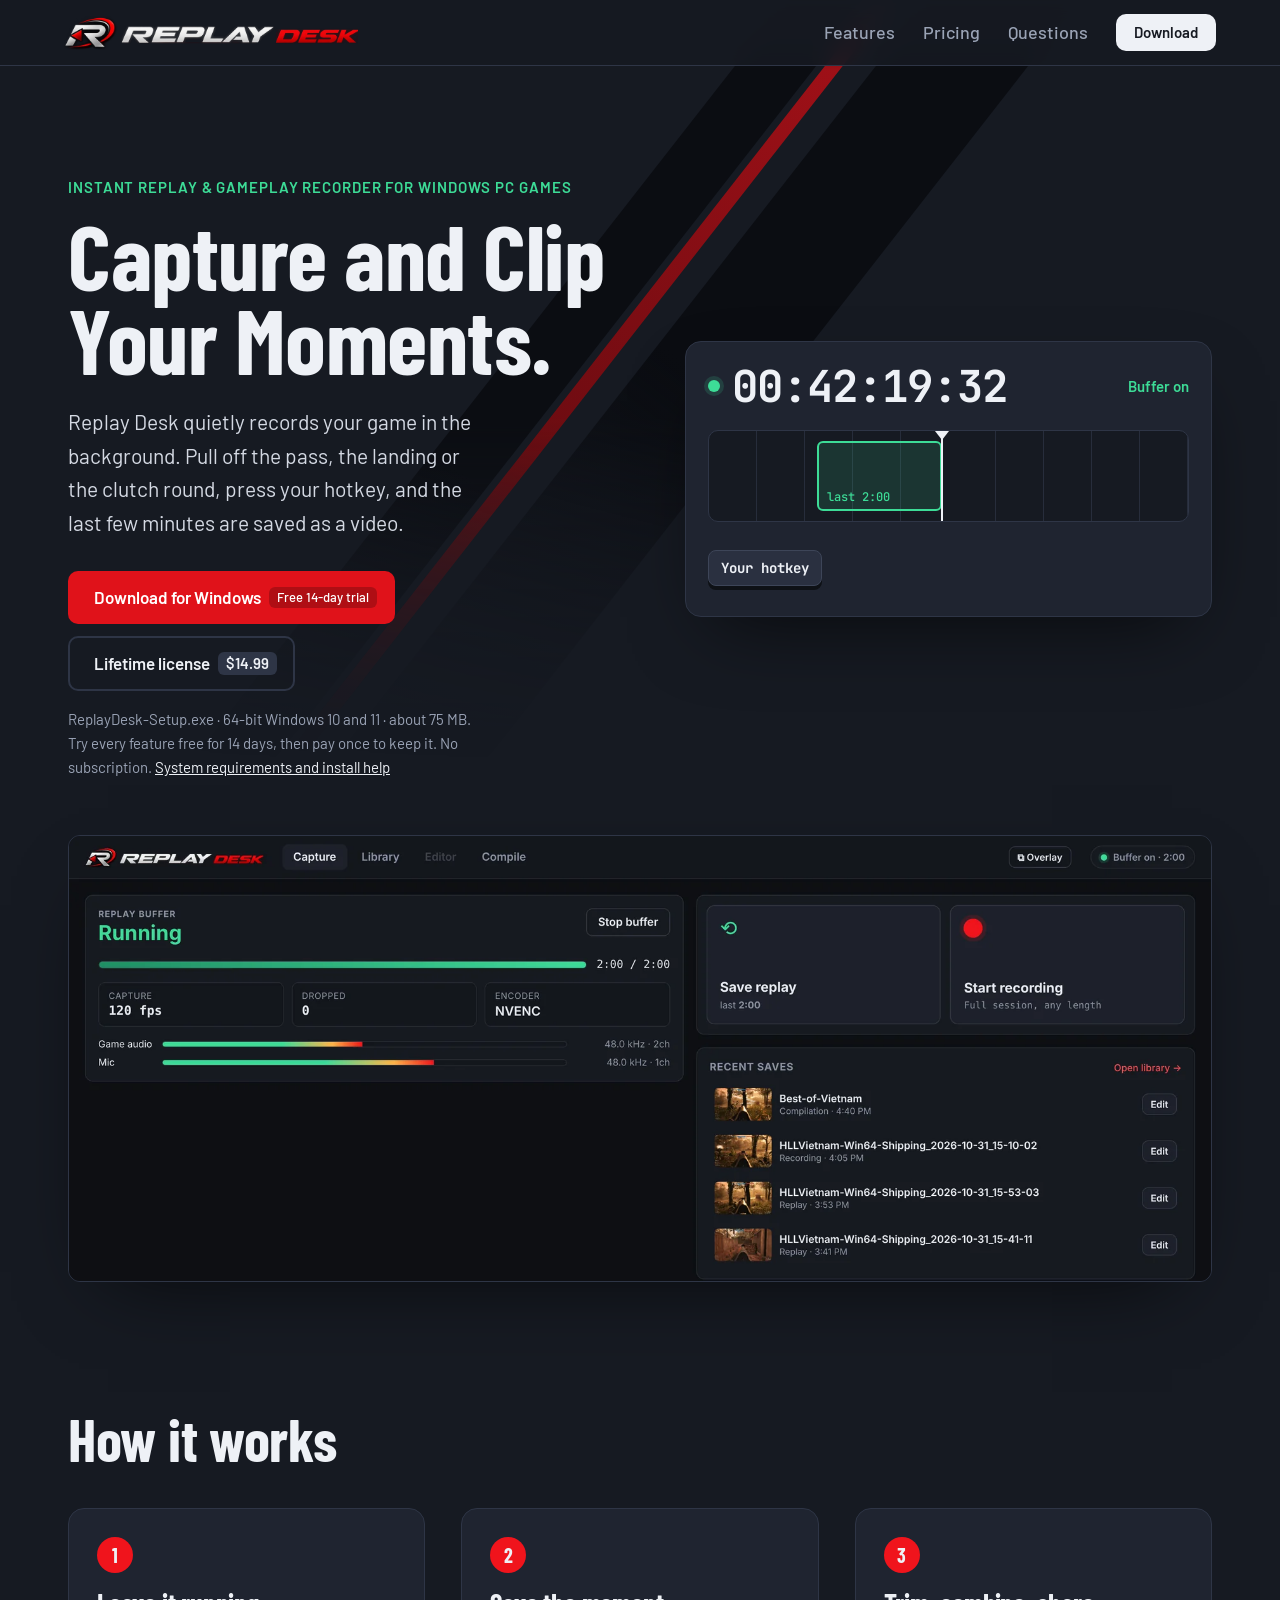
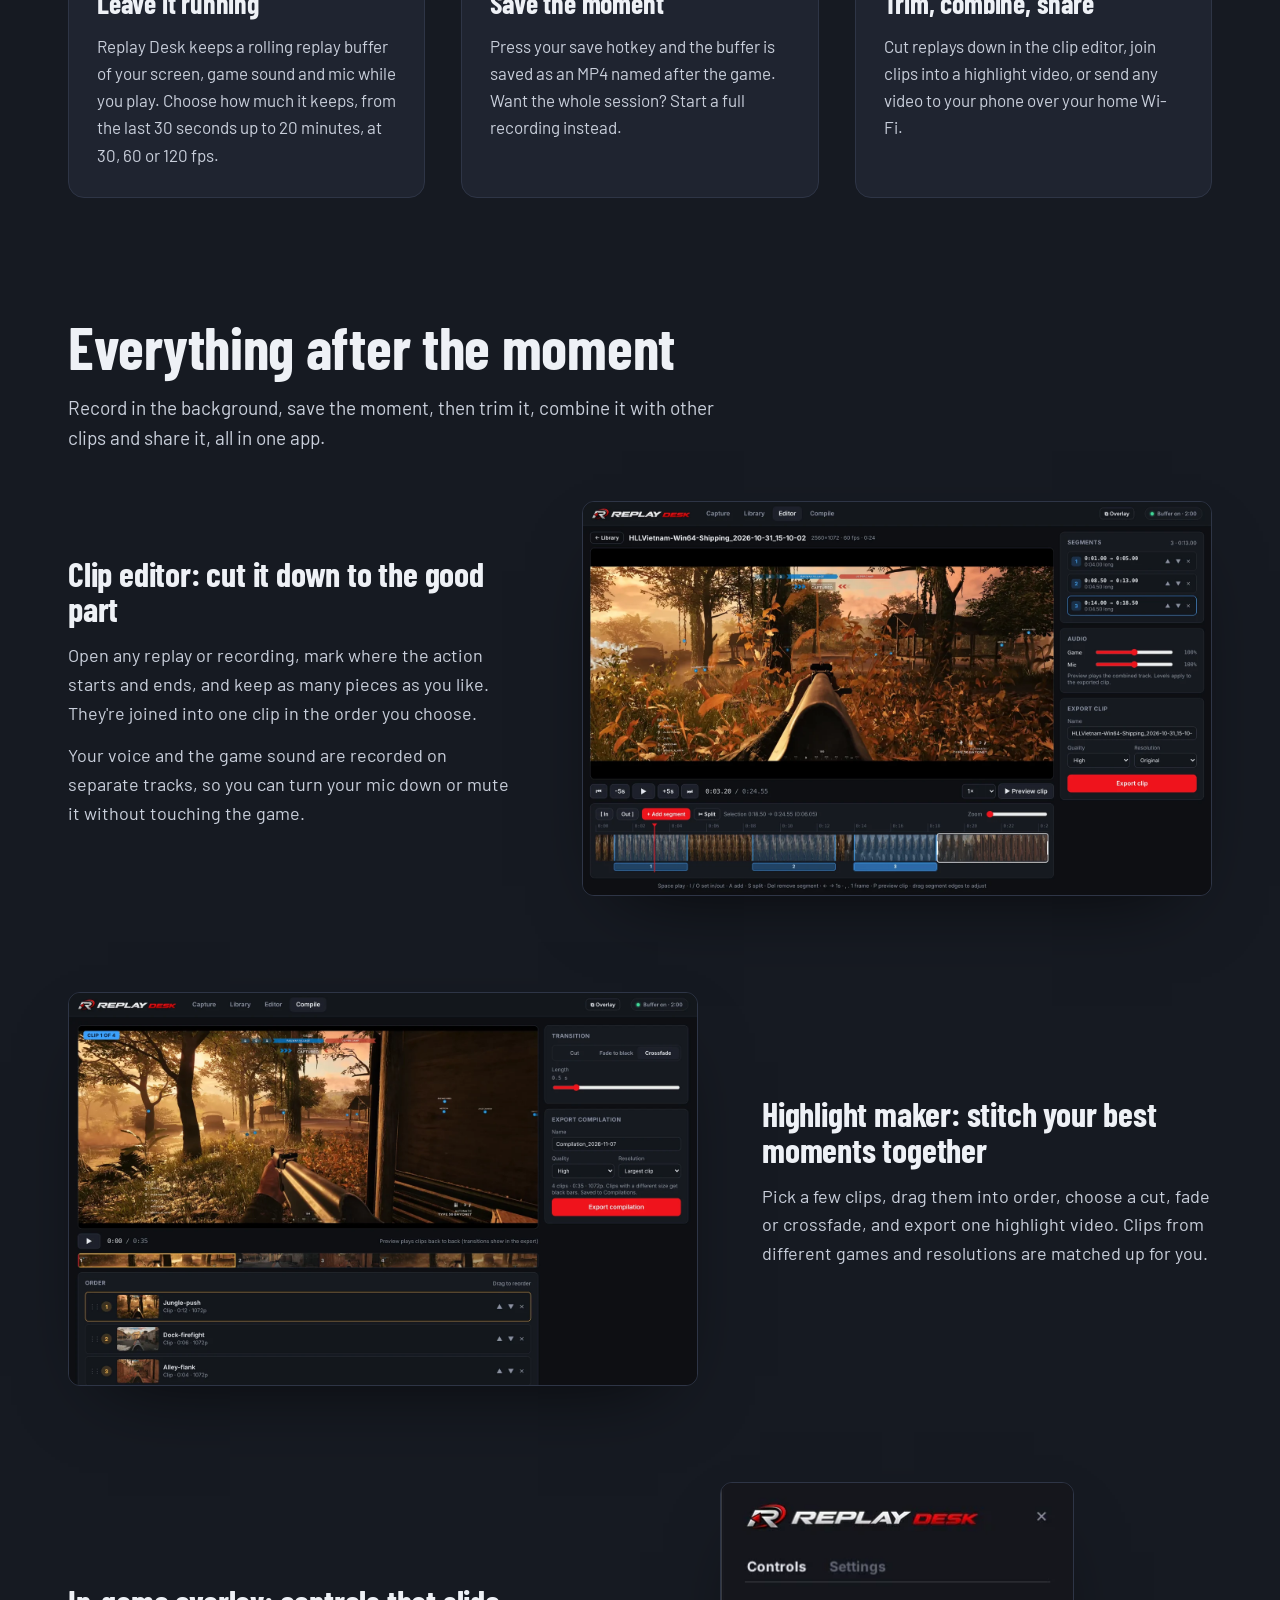
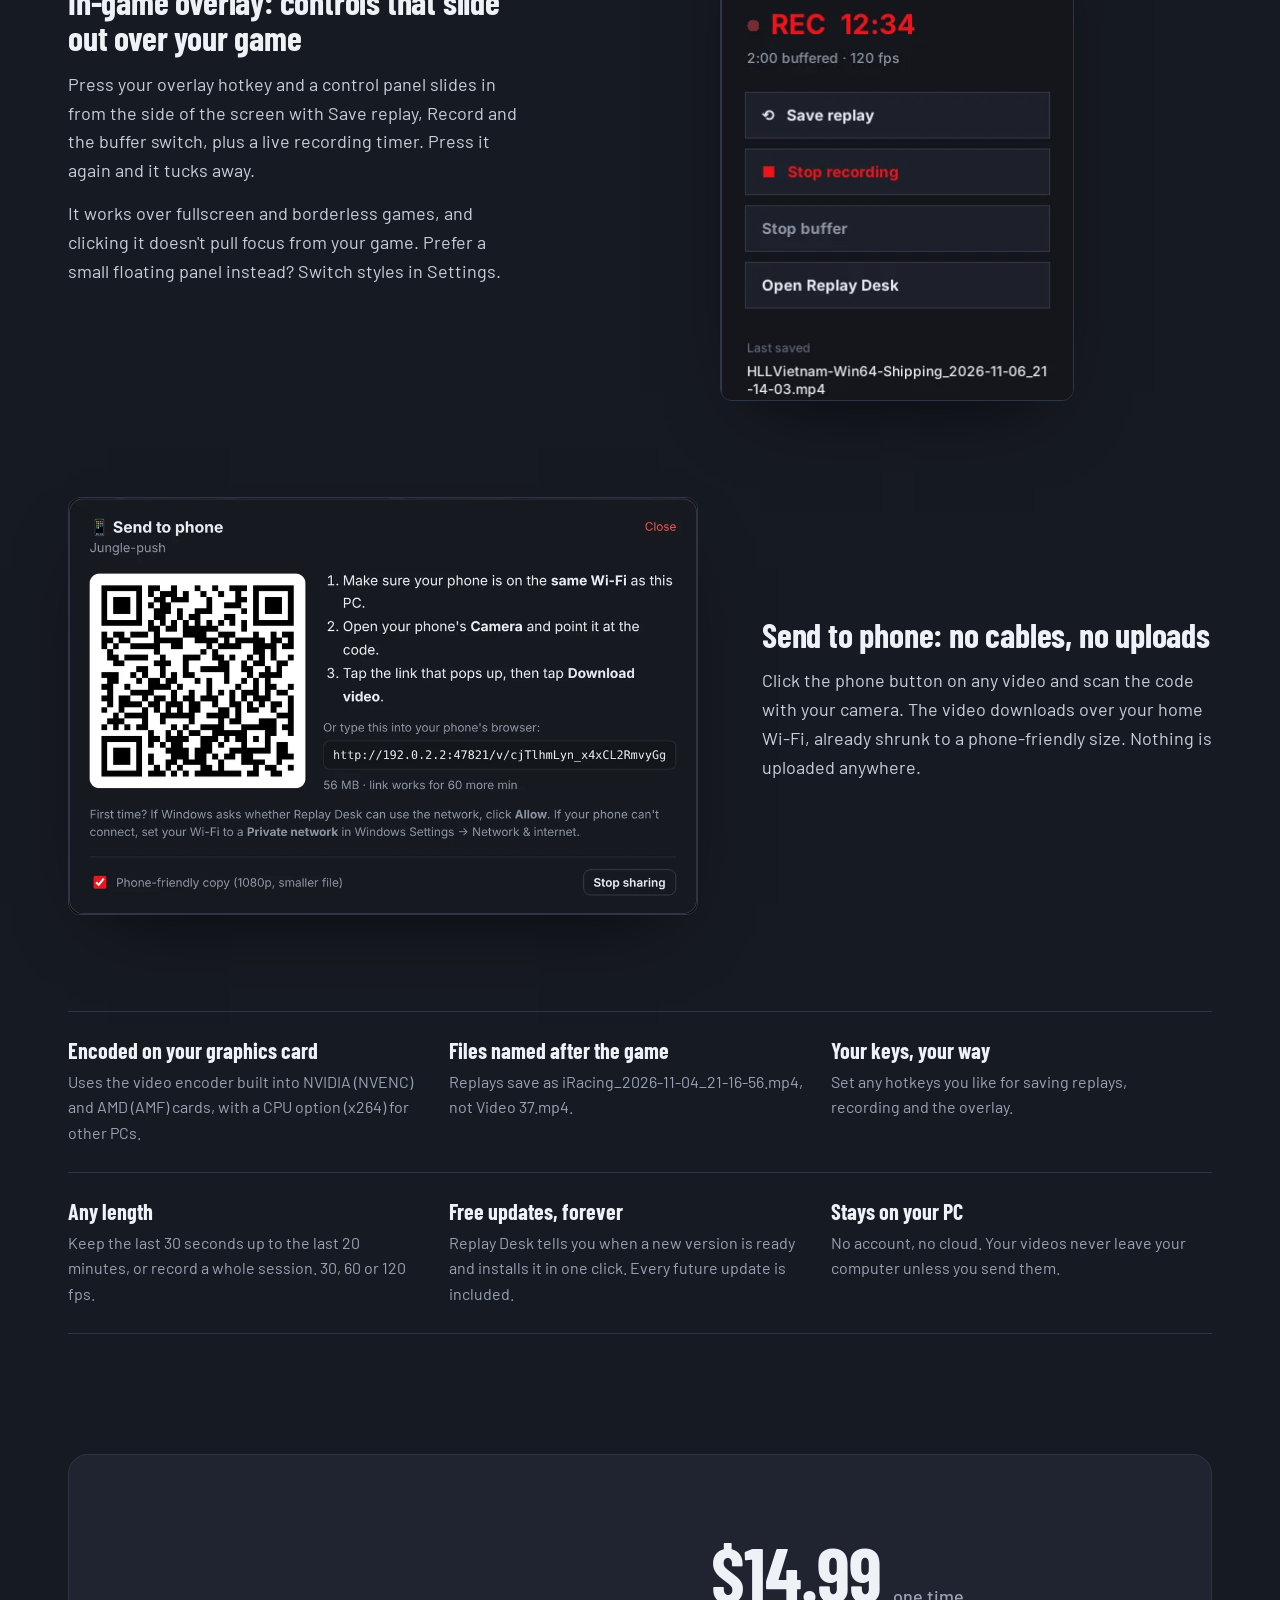
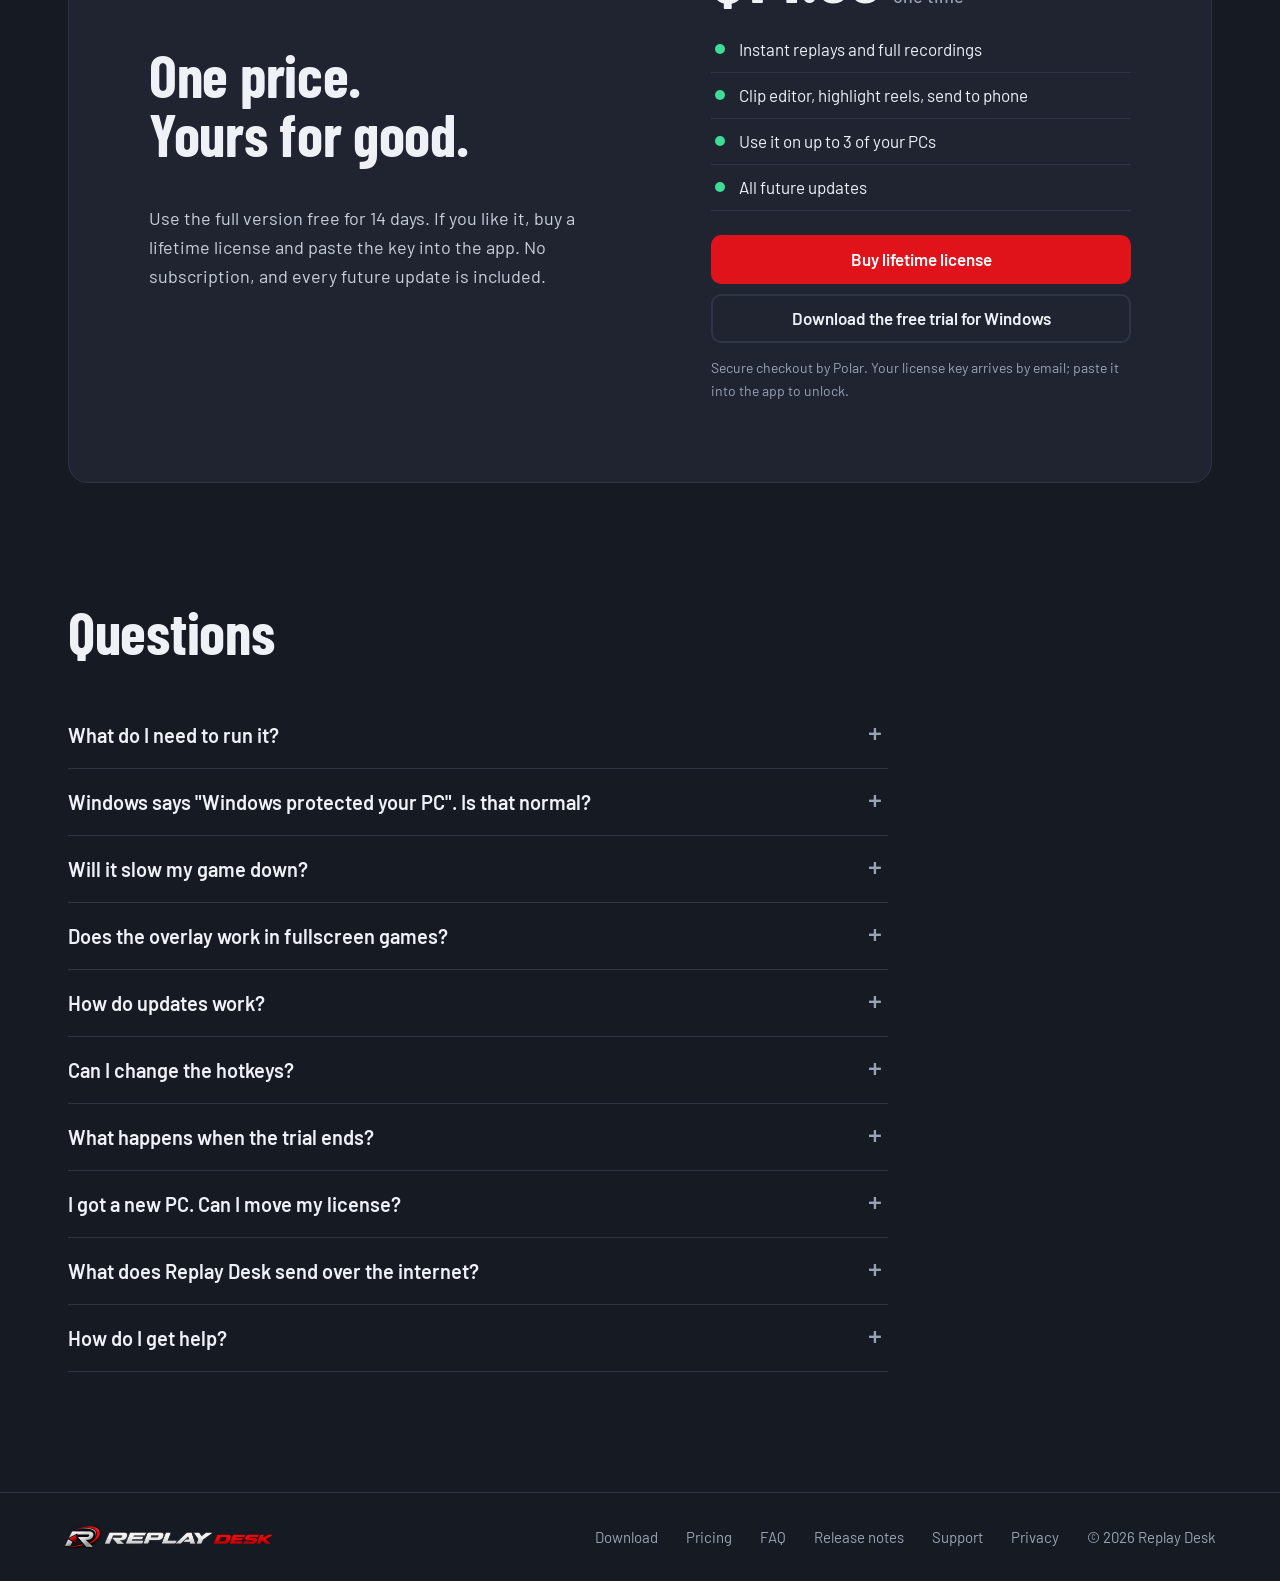
==== commit 9b30110d: "Site: how-it-works steps, skip links, quieter demo for screen readers, contrast and robots fixes - '" ====
--- a/docs/index.html
+++ b/docs/index.html
@@ -56,6 +56,7 @@
 <link rel="stylesheet" href="site.css">
 </head>
 <body>
+<a class="skip" href="#top">Skip to content</a>
 
 <header class="bar">
   <a class="brand" href="#top"><img src="img/lockup.webp" width="415" height="48" alt="Replay Desk"></a>
@@ -82,7 +83,7 @@
     <p class="fine">ReplayDesk-Setup.exe · 64-bit Windows 10 and 11 · about 75 MB. Try every feature free for 14 days, then pay once to keep it. No subscription. <a href="download.html">System requirements and install help</a></p>
   </div>
 
-  <figure class="deck" aria-label="Animated example: the replay buffer keeps the last two minutes, and a hotkey saves them">
+  <figure class="deck" aria-hidden="true">
     <div class="deck-top">
       <span class="tally" aria-hidden="true"></span>
       <span class="tc" id="tc">00:42:17:08</span>
@@ -95,7 +96,7 @@
     </div>
     <div class="deck-foot">
       <kbd class="key" id="key">Your hotkey</kbd>
-      <div class="saved" id="saved" role="status" aria-live="polite">
+      <div class="saved" id="saved">
         <span class="saved-dot"></span>
         <span><b>Replay saved</b><br><span class="mono" id="savedName">iRacing_2026-11-04_21-16-56.mp4</span></span>
       </div>
@@ -107,6 +108,15 @@
   <figcaption class="sr-only">The Capture screen, where the replay buffer runs and recent saves are listed</figcaption>
   <img src="img/capture.webp" width="1800" height="700" alt="Replay Desk's Capture screen with the replay buffer running at 120 fps, game and mic audio meters, Save replay and Start recording buttons, and recent gameplay saves">
 </figure>
+
+<section class="how" aria-labelledby="how-title">
+  <h2 id="how-title">How it works</h2>
+  <ol class="steps">
+    <li><h3>Leave it running</h3><p>Replay Desk keeps a rolling replay buffer of your screen, game sound and mic while you play. Choose how much it keeps, from the last 30 seconds up to 20 minutes, at 30, 60 or 120 fps.</p></li>
+    <li><h3>Save the moment</h3><p>Press your save hotkey and the buffer is saved as an MP4 named after the game. Want the whole session? Start a full recording instead.</p></li>
+    <li><h3>Trim, combine, share</h3><p>Cut replays down in the clip editor, join clips into a highlight video, or send any video to your phone over your home Wi-Fi.</p></li>
+  </ol>
+</section>
 
 <section class="features" id="features">
   <h2>Everything after the moment</h2>
@@ -203,7 +213,7 @@
   </details>
   <details>
     <summary>What happens when the trial ends?</summary>
-    <p>Recording, replays and exporting pause until you add a license key. Your saved videos stay right where they are, and you can still watch and find them.</p>
+    <p>Recording, saving replays, exporting and sending to your phone pause until you add a license key. Your saved videos stay right where they are, and you can still watch and find them.</p>
   </details>
   <details>
     <summary>I got a new PC. Can I move my license?</summary>
--- a/docs/site.css
+++ b/docs/site.css
@@ -19,13 +19,16 @@
 a { color: inherit; }
 img { max-width: 100%; height: auto; display: block; }
 .mono { font-family: var(--mono); font-size: .85em; }
+.skip { position: absolute; left: 16px; top: -60px; z-index: 20; padding: 10px 16px; border-radius: 8px; background: var(--paper); color: var(--graphite); font-weight: 600; text-decoration: none; }
+.skip:focus { top: 12px; }
 :focus-visible { outline: 3px solid var(--signal); outline-offset: 3px; border-radius: 4px; }
 
 /* ---------- buttons ---------- */
 .btn { display: inline-flex; align-items: center; justify-content: center; gap: 8px; padding: 14px 24px; border-radius: 10px;
   font: 600 17px/1 var(--body); text-decoration: none; border: 2px solid transparent; cursor: pointer; transition: background .15s, border-color .15s; }
-.btn.primary { background: var(--tally); color: #fff; }
-.btn.primary:hover { background: #ff3b41; }
+/* a touch deeper than the logo red so white button text meets WCAG AA contrast */
+.btn.primary { background: #e0121a; color: #fff; }
+.btn.primary:hover { background: #c80f16; }
 .btn.ghost { border-color: var(--rail); color: var(--paper); }
 .btn.ghost:hover { border-color: var(--fog); }
 .btn.small { padding: 9px 16px; font-size: 15px; background: var(--paper); color: var(--graphite); }
@@ -97,6 +100,14 @@
 .shot { margin: 0 0 clamp(72px, 10vw, 128px); }
 .shot img, .feature img { border-radius: 12px; border: 1px solid var(--rail); box-shadow: 0 30px 80px -40px rgba(0,0,0,.8); }
 
+/* ---------- how it works ---------- */
+.how { padding-bottom: clamp(72px, 10vw, 120px); }
+.steps { list-style: none; counter-reset: step; display: grid; grid-template-columns: repeat(3, 1fr); gap: clamp(20px, 3vw, 36px); padding: 0; margin: 0; }
+.steps li { counter-increment: step; padding: 28px; background: var(--deck); border: 1px solid var(--rail); border-radius: 16px; }
+.steps li::before { content: counter(step); display: inline-grid; place-items: center; width: 36px; height: 36px; margin-bottom: 16px; border-radius: 50%; background: var(--tally); font: 700 20px/1 var(--display); }
+.steps h3 { font-size: 28px; }
+.steps p { margin: 0; color: #c9cfdb; font-size: 17px; }
+
 /* ---------- features ---------- */
 h2 { font: 700 clamp(38px, 4.6vw, 60px)/1 var(--display); margin: 0 0 40px; letter-spacing: -.3px; text-wrap: balance; }
 h3 { font: 700 34px/1.05 var(--display); margin: 0 0 14px; letter-spacing: -.2px; }
@@ -146,6 +157,7 @@
   .hero, .feature, .feature.flip, .pricing { grid-template-columns: 1fr; }
   .feature.flip .feature-copy { order: 0; }
   .facts { grid-template-columns: 1fr 1fr; }
+  .steps { grid-template-columns: 1fr; }
   .bar nav { gap: 18px; }
   .bar nav a.opt { display: none; }
 }
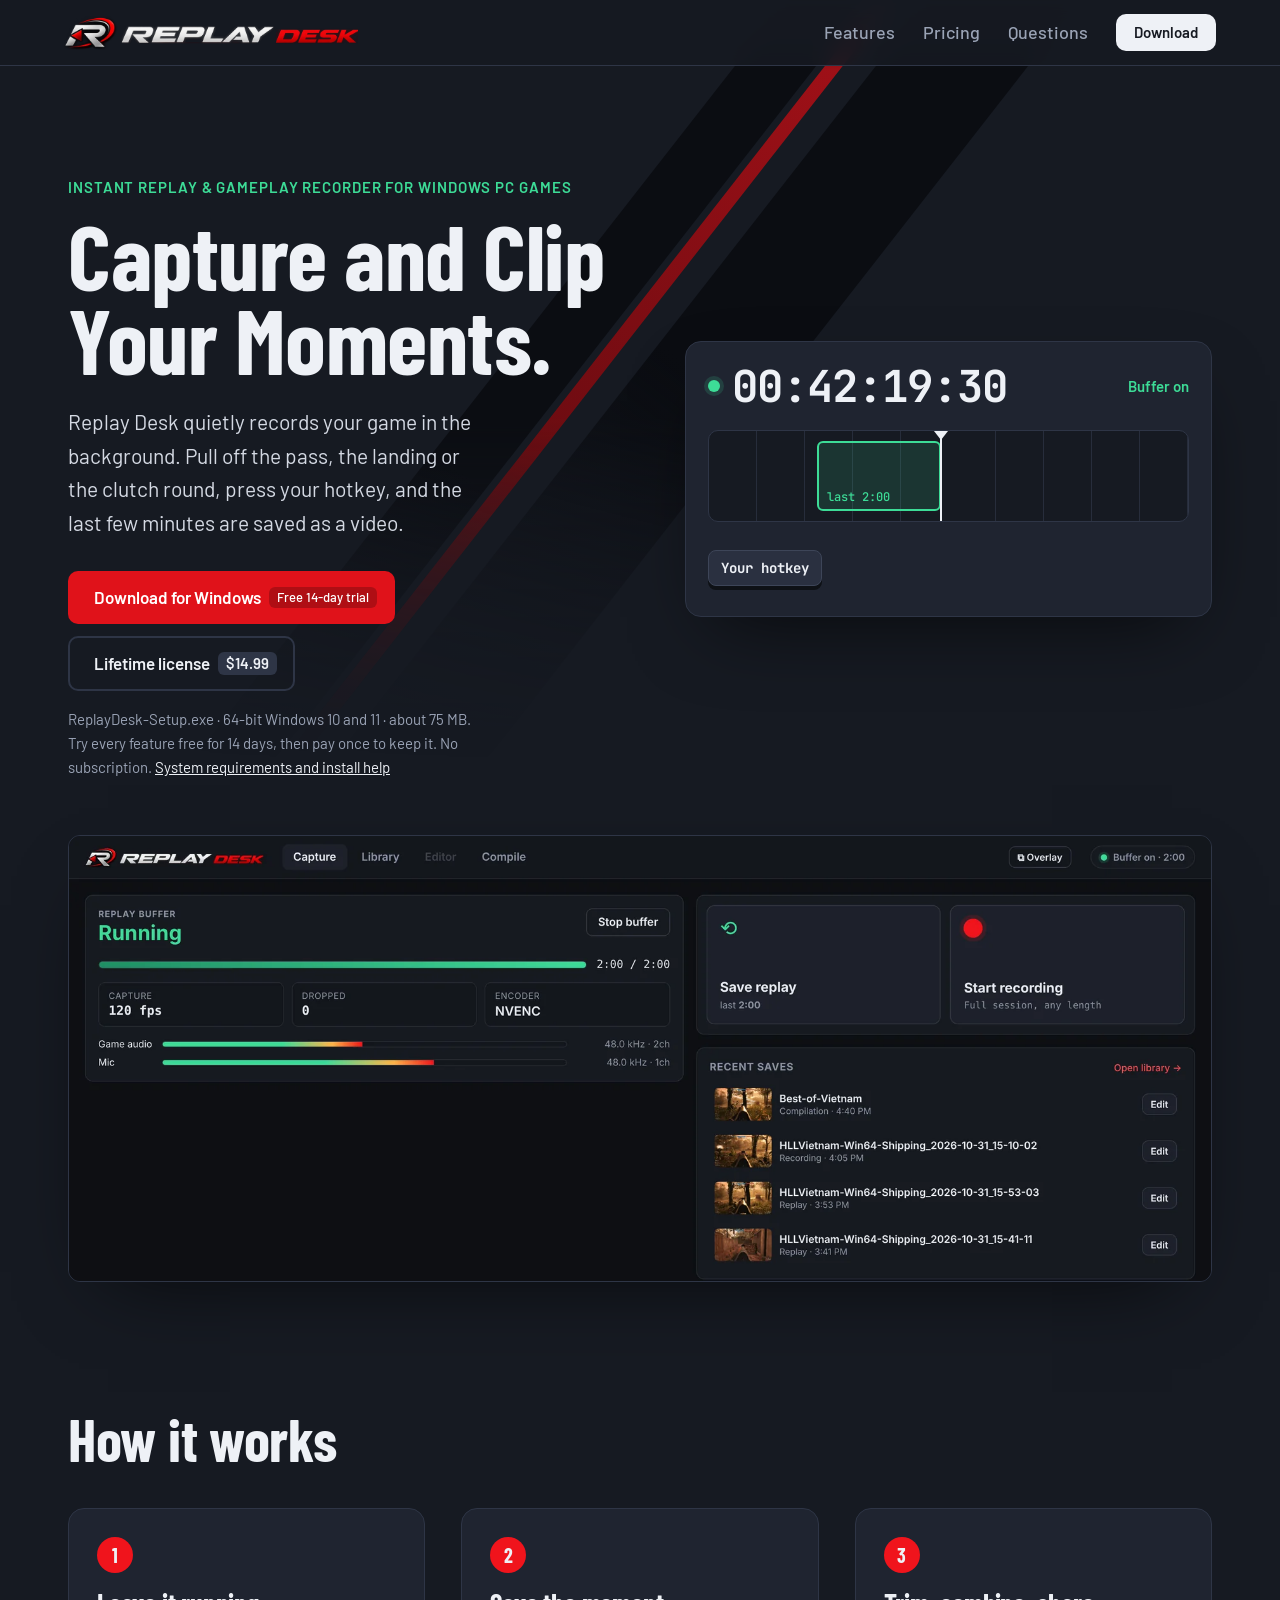
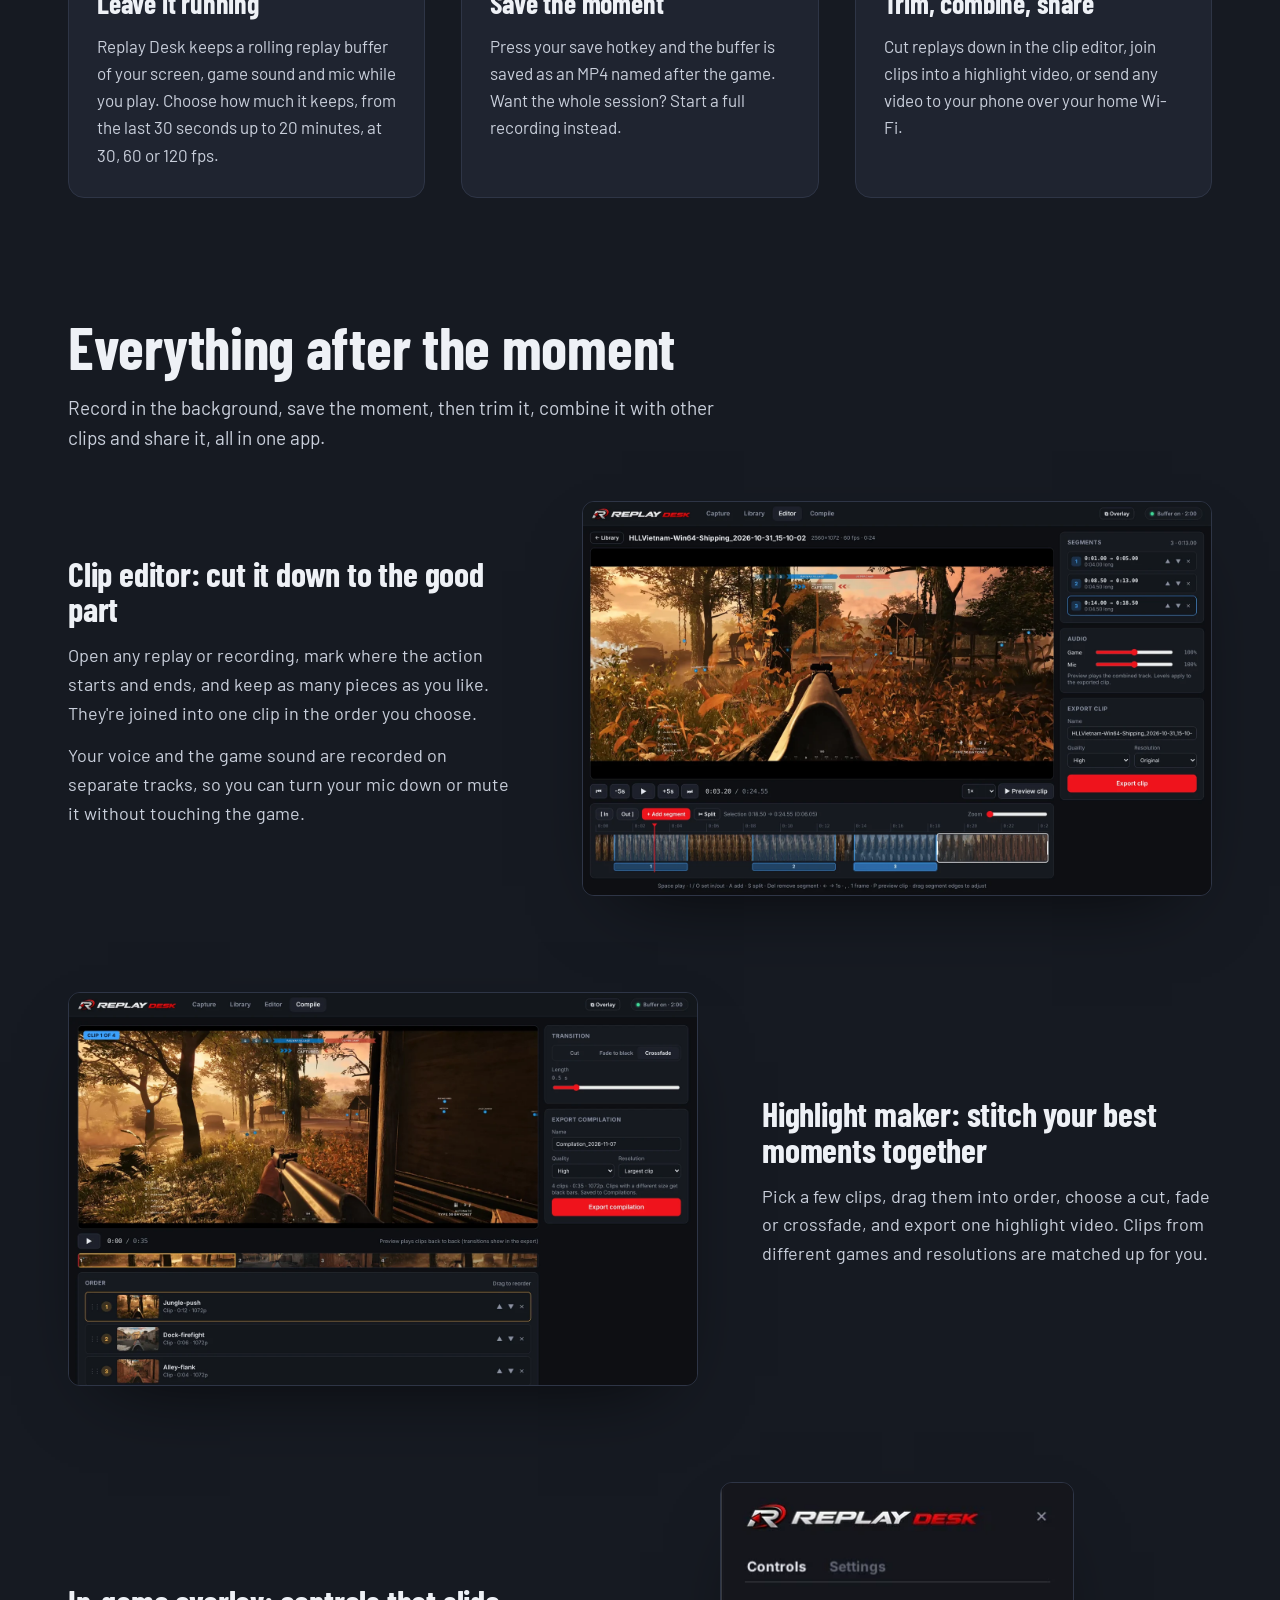
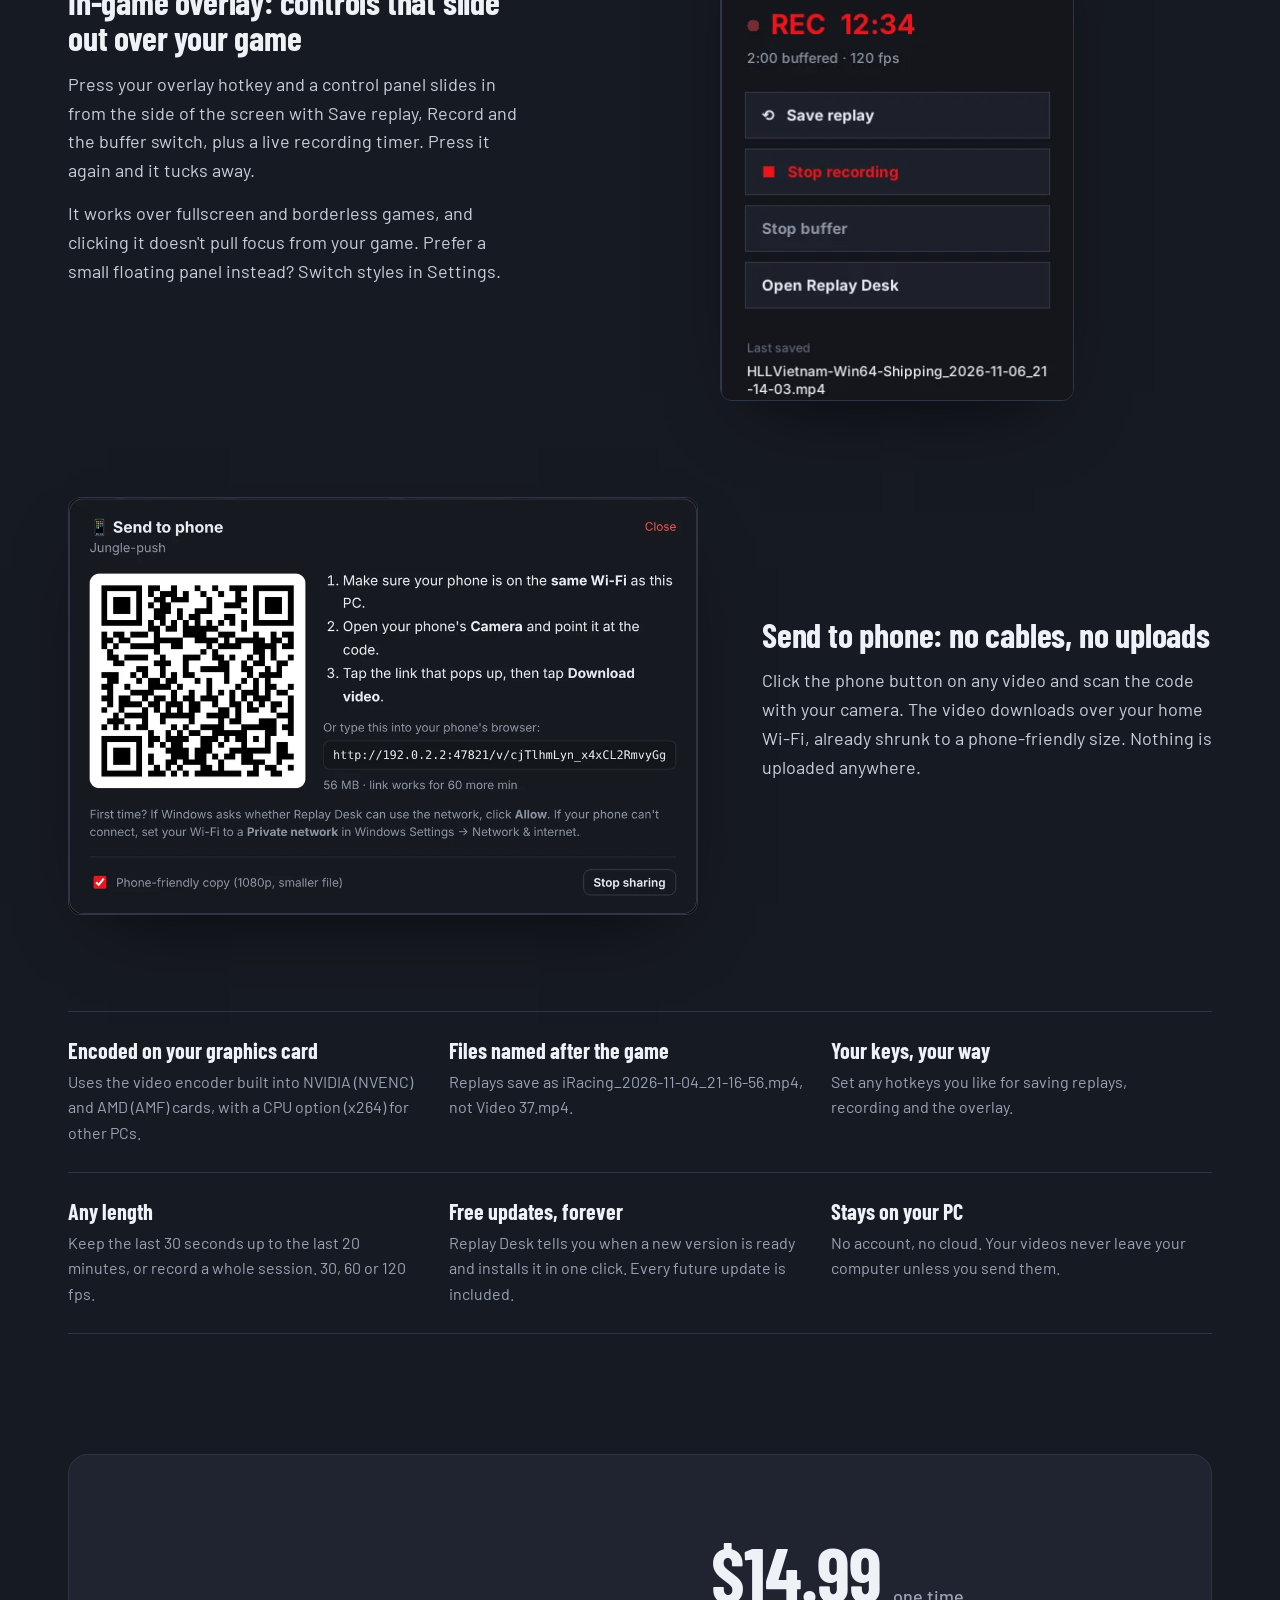
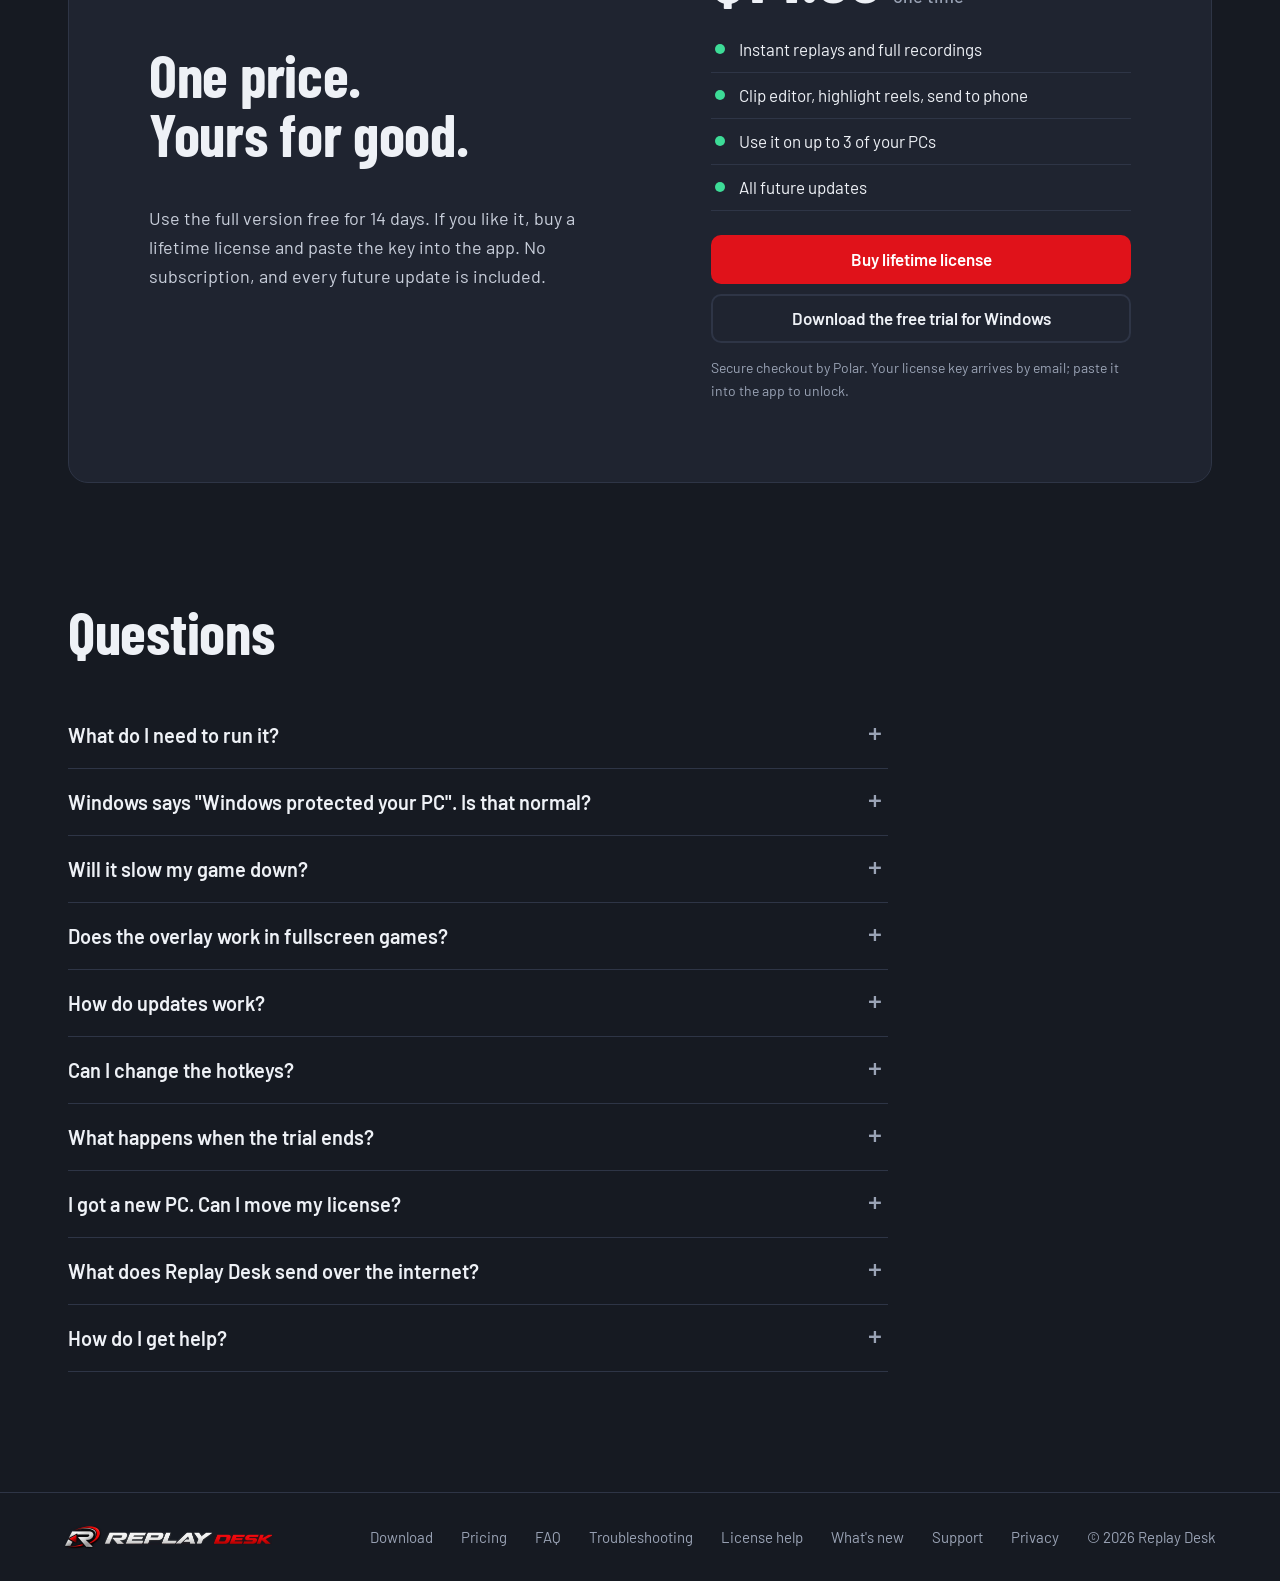
==== commit 2036f59a: "Site: Troubleshooting, License help and What's new pages - troubleshooting.html: capture, choppy rep" ====
--- a/docs/index.html
+++ b/docs/index.html
@@ -205,7 +205,7 @@
   </details>
   <details>
     <summary>How do updates work?</summary>
-    <p>Replay Desk checks for new versions on its own. When one is ready, a banner shows what's new and <b>Update now</b> installs it and reopens the app in a few seconds. You can also turn on automatic updates in Settings. Updates are free for life, and your settings, hotkeys and videos are always kept. You can read what changed in each version in the <a href="https://github.com/badzepplinflyer/replay-desk/releases">release notes</a>.</p>
+    <p>Replay Desk checks for new versions on its own. When one is ready, a banner shows what's new and <b>Update now</b> installs it and reopens the app in a few seconds. You can also turn on automatic updates in Settings. Updates are free for life, and your settings, hotkeys and videos are always kept. You can read what changed in each version on the <a href="whats-new.html">What's new</a> page.</p>
   </details>
   <details>
     <summary>Can I change the hotkeys?</summary>
@@ -217,7 +217,7 @@
   </details>
   <details>
     <summary>I got a new PC. Can I move my license?</summary>
-    <p>Yes. Each license works on up to 3 PCs at once. To move it, open Settings, choose <b>Remove from this PC</b> on the old one, and enter the key on the new one.</p>
+    <p>Yes. Each license works on up to 3 PCs at once. To move it, open Settings, choose <b>Remove from this PC</b> on the old one, and enter the key on the new one. More in <a href="license-help.html#move">License help</a>.</p>
   </details>
   <details>
     <summary>What does Replay Desk send over the internet?</summary>
@@ -225,7 +225,7 @@
   </details>
   <details>
     <summary>How do I get help?</summary>
-    <p>Email <a href="mailto:support@getreplaydesk.com">support@getreplaydesk.com</a> with what happened and your Replay Desk version (shown in Settings). Questions about your license or purchase go to the same address.</p>
+    <p>Start with <a href="troubleshooting.html">Troubleshooting</a> for capture, audio, hotkey and overlay fixes, or <a href="license-help.html">License help</a> for your key and purchase. Still stuck? Email <a href="mailto:support@getreplaydesk.com">support@getreplaydesk.com</a> with what happened and your Replay Desk version (shown in Settings).</p>
   </details>
 </section>
 
@@ -235,9 +235,11 @@
   <span class="brand"><img src="img/lockup.webp" width="276" height="32" alt="Replay Desk"></span>
   <nav class="foot-links" aria-label="Footer">
     <a href="download.html">Download</a>
-    <a href="#pricing">Pricing</a>
-    <a href="#faq">FAQ</a>
-    <a href="https://github.com/badzepplinflyer/replay-desk/releases">Release notes</a>
+    <a href="index.html#pricing">Pricing</a>
+    <a href="index.html#faq">FAQ</a>
+    <a href="troubleshooting.html">Troubleshooting</a>
+    <a href="license-help.html">License help</a>
+    <a href="whats-new.html">What's new</a>
     <a href="mailto:support@getreplaydesk.com">Support</a>
     <a href="privacy.html">Privacy</a>
   </nav>
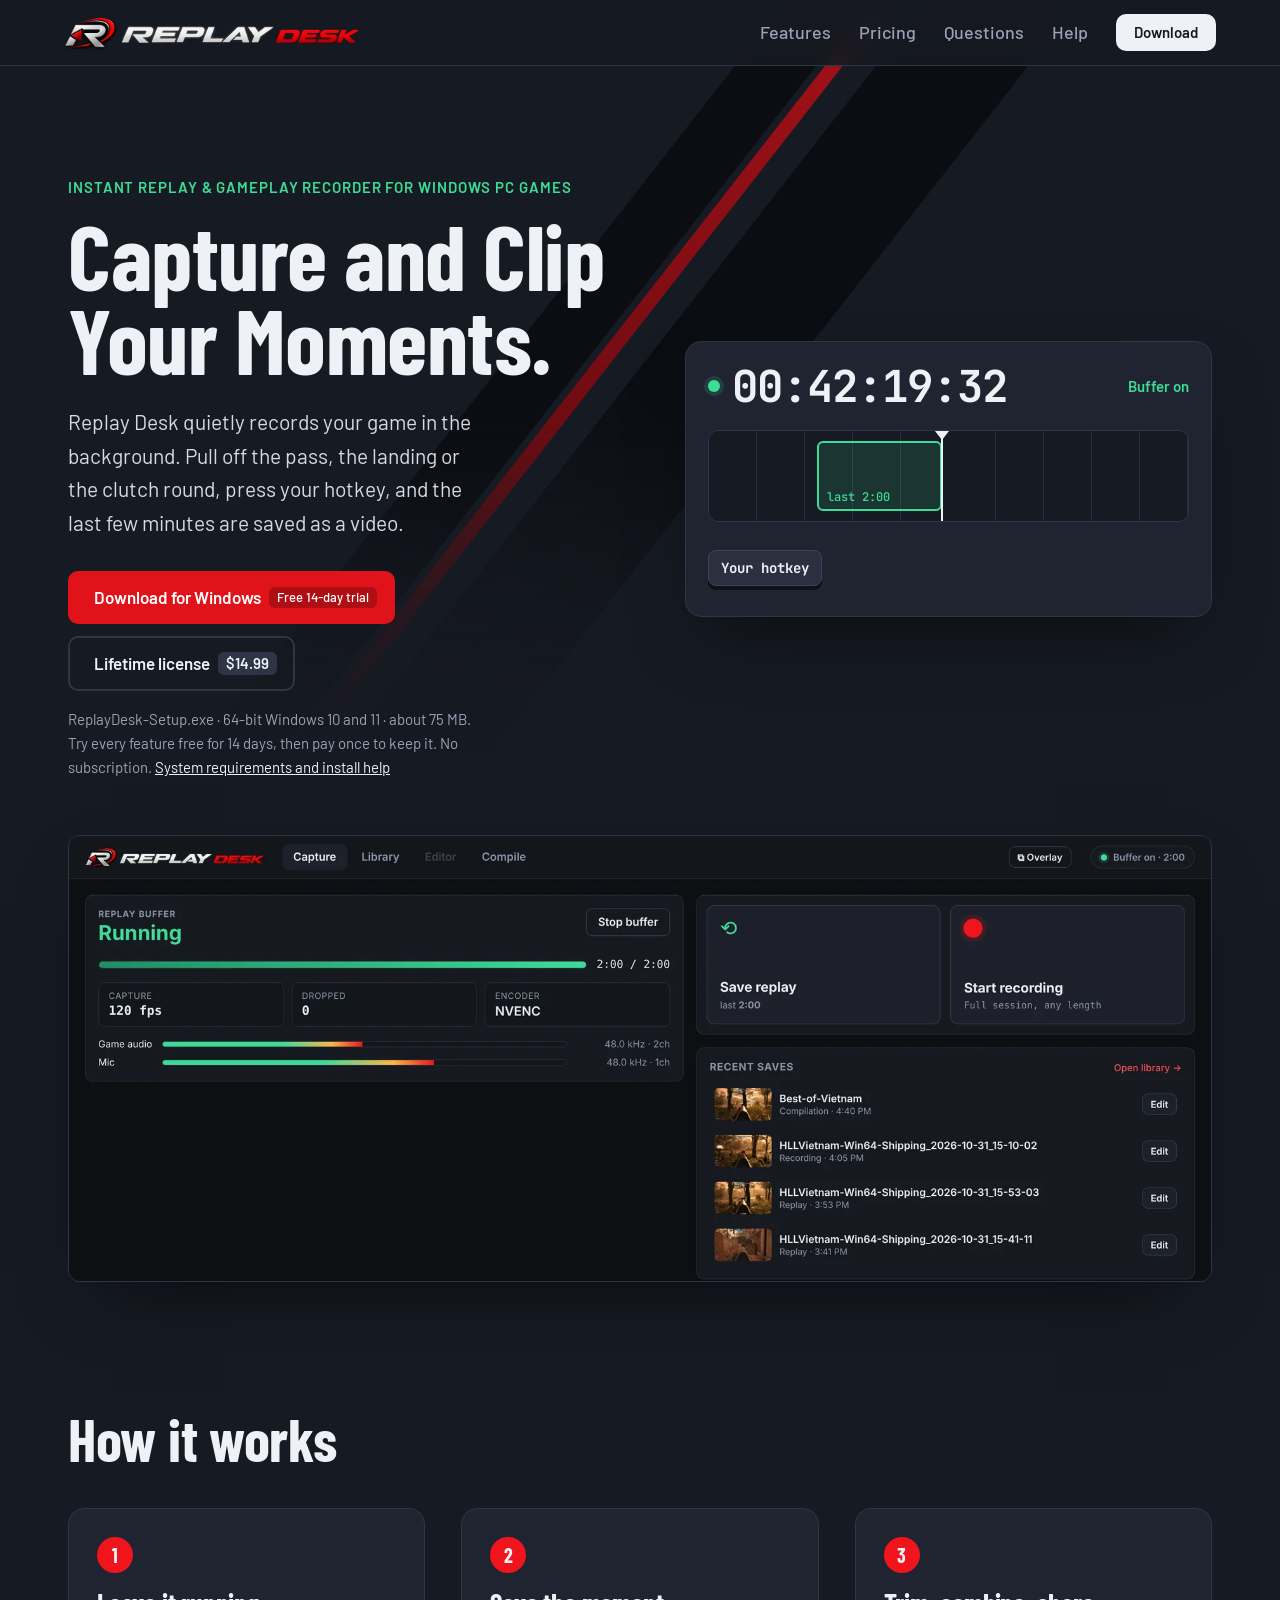
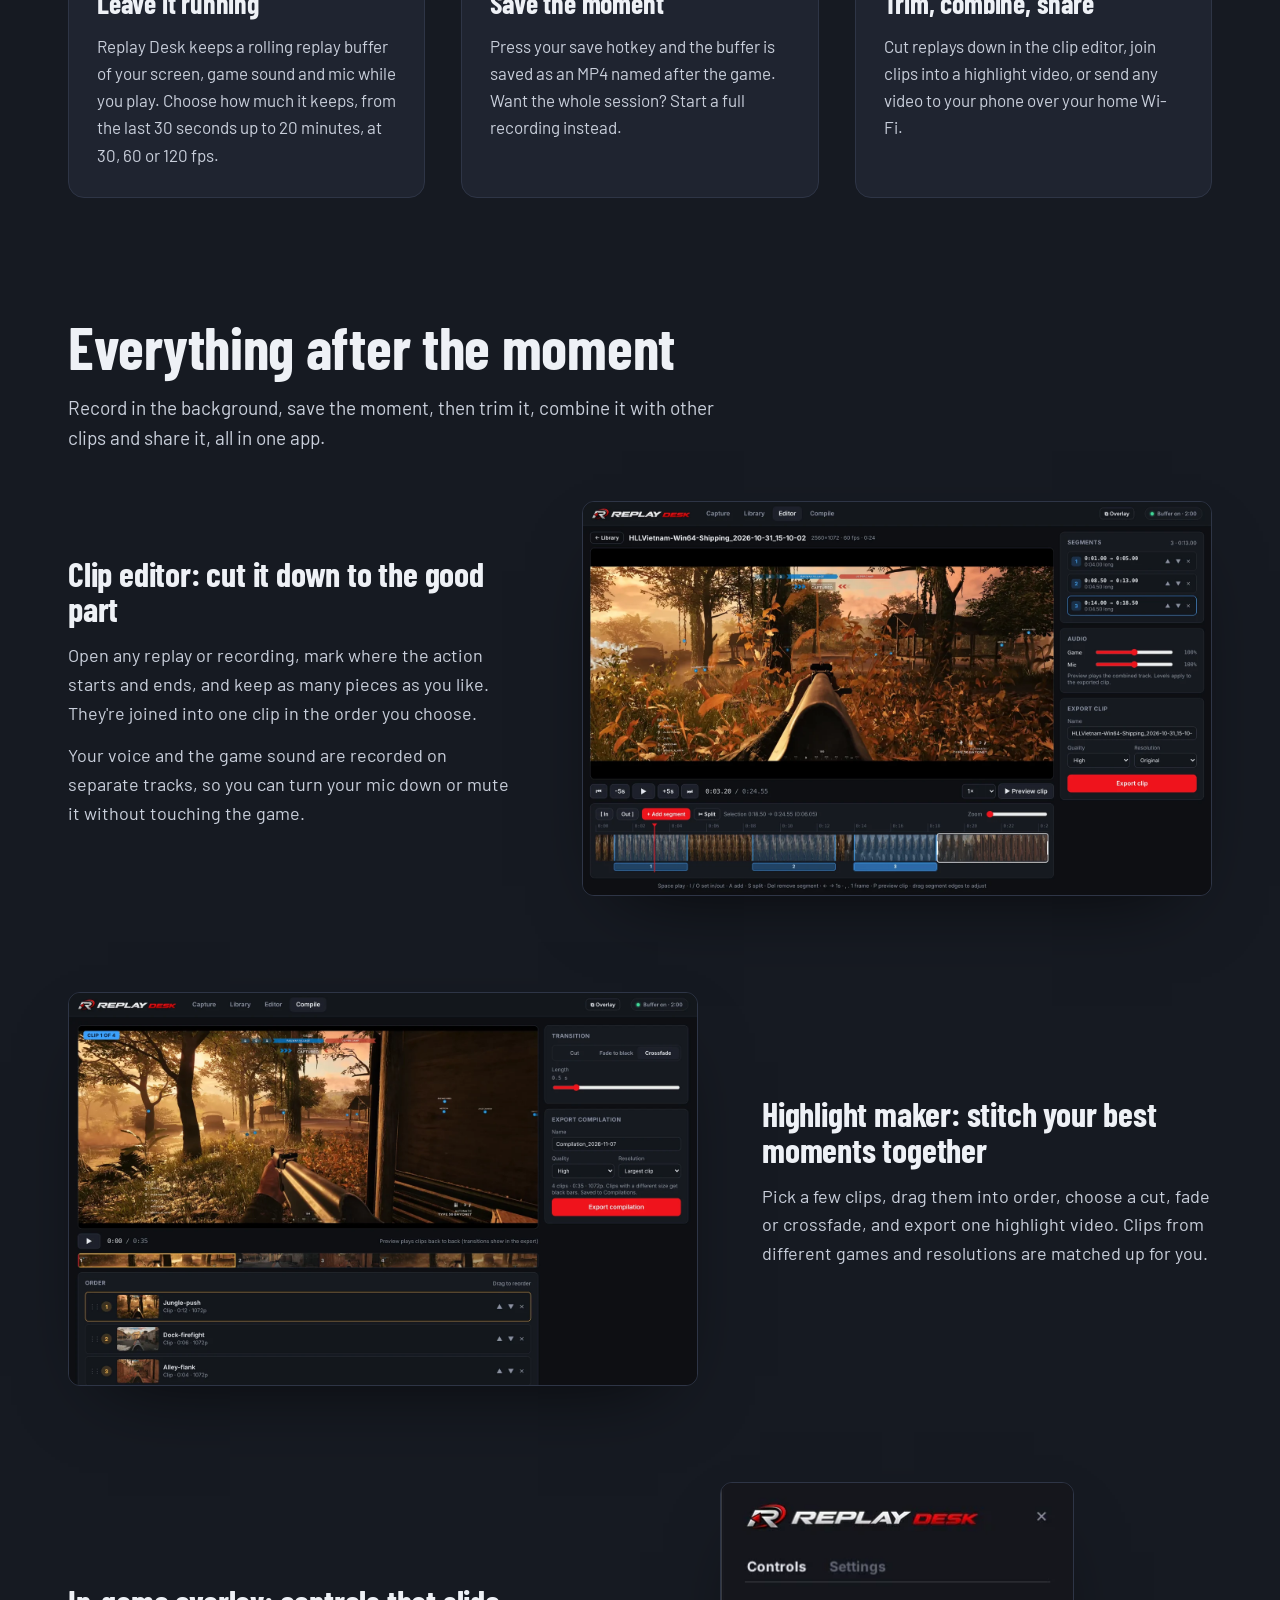
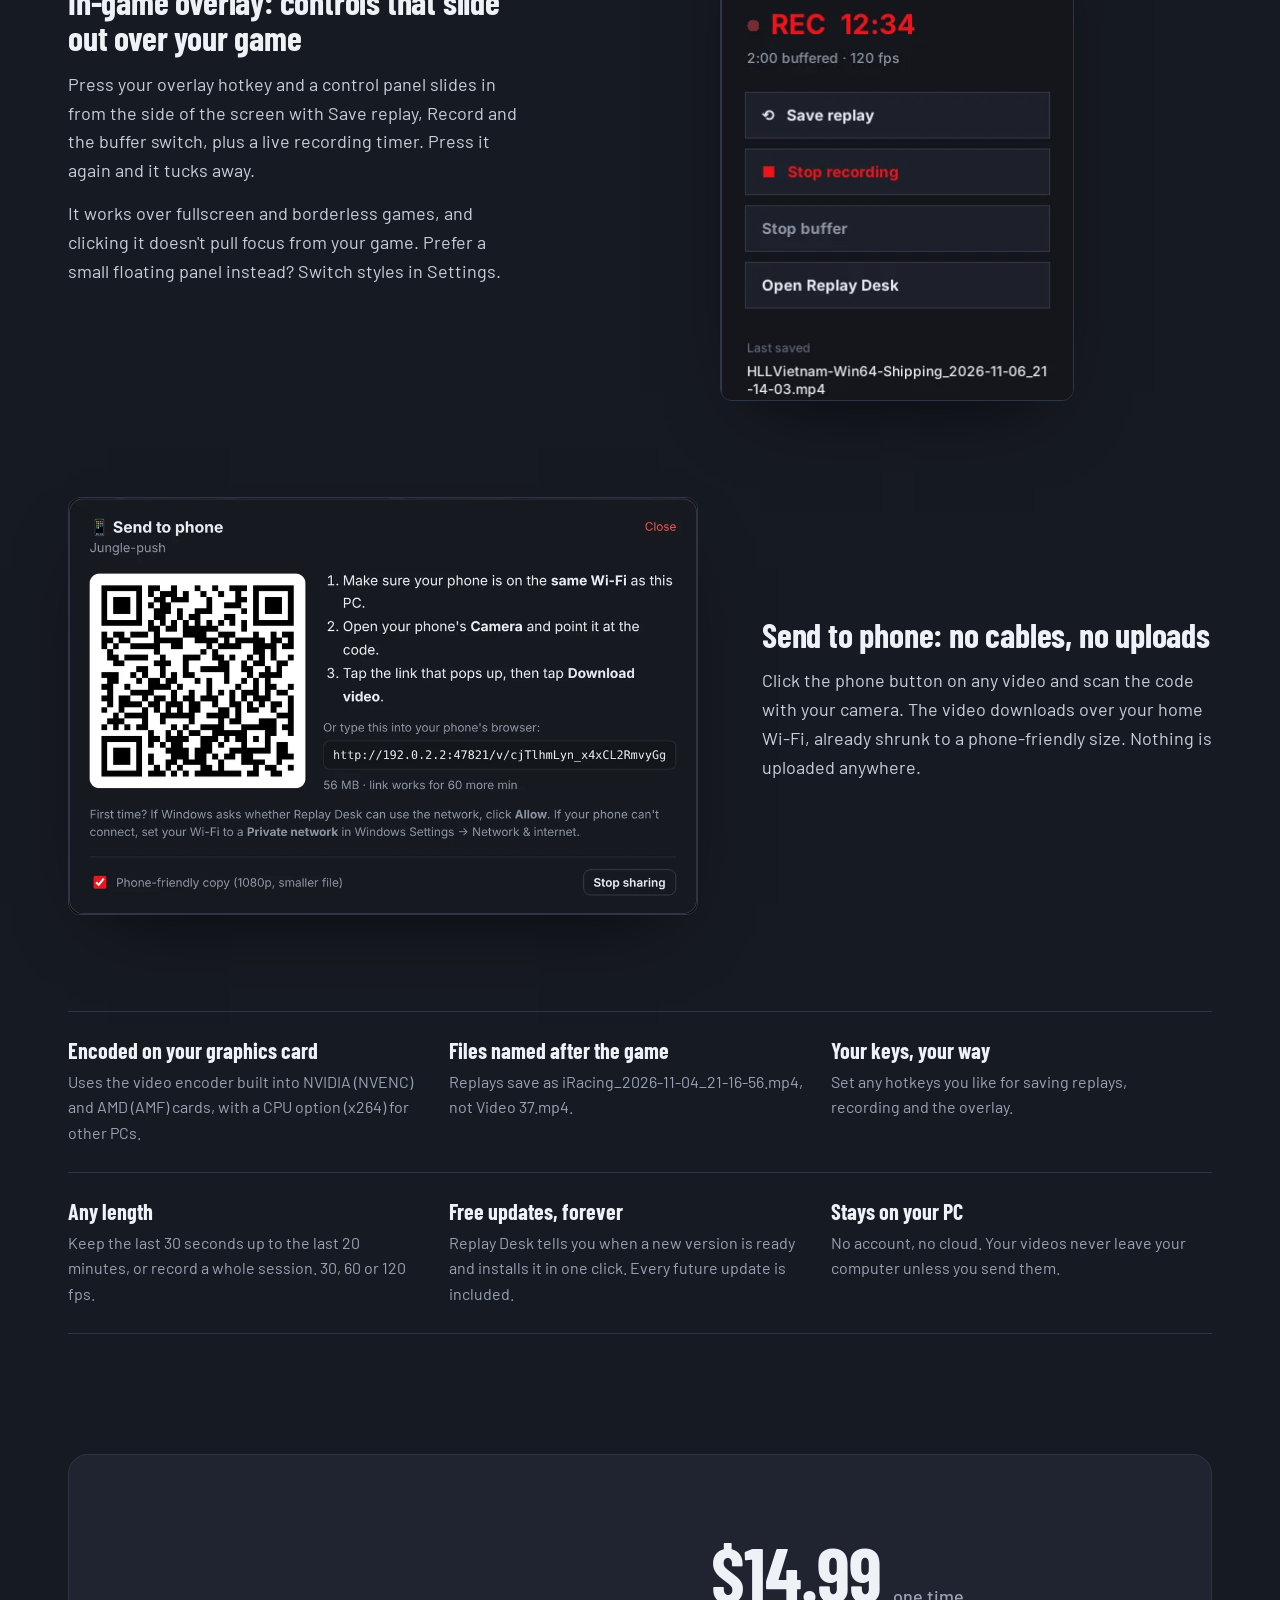
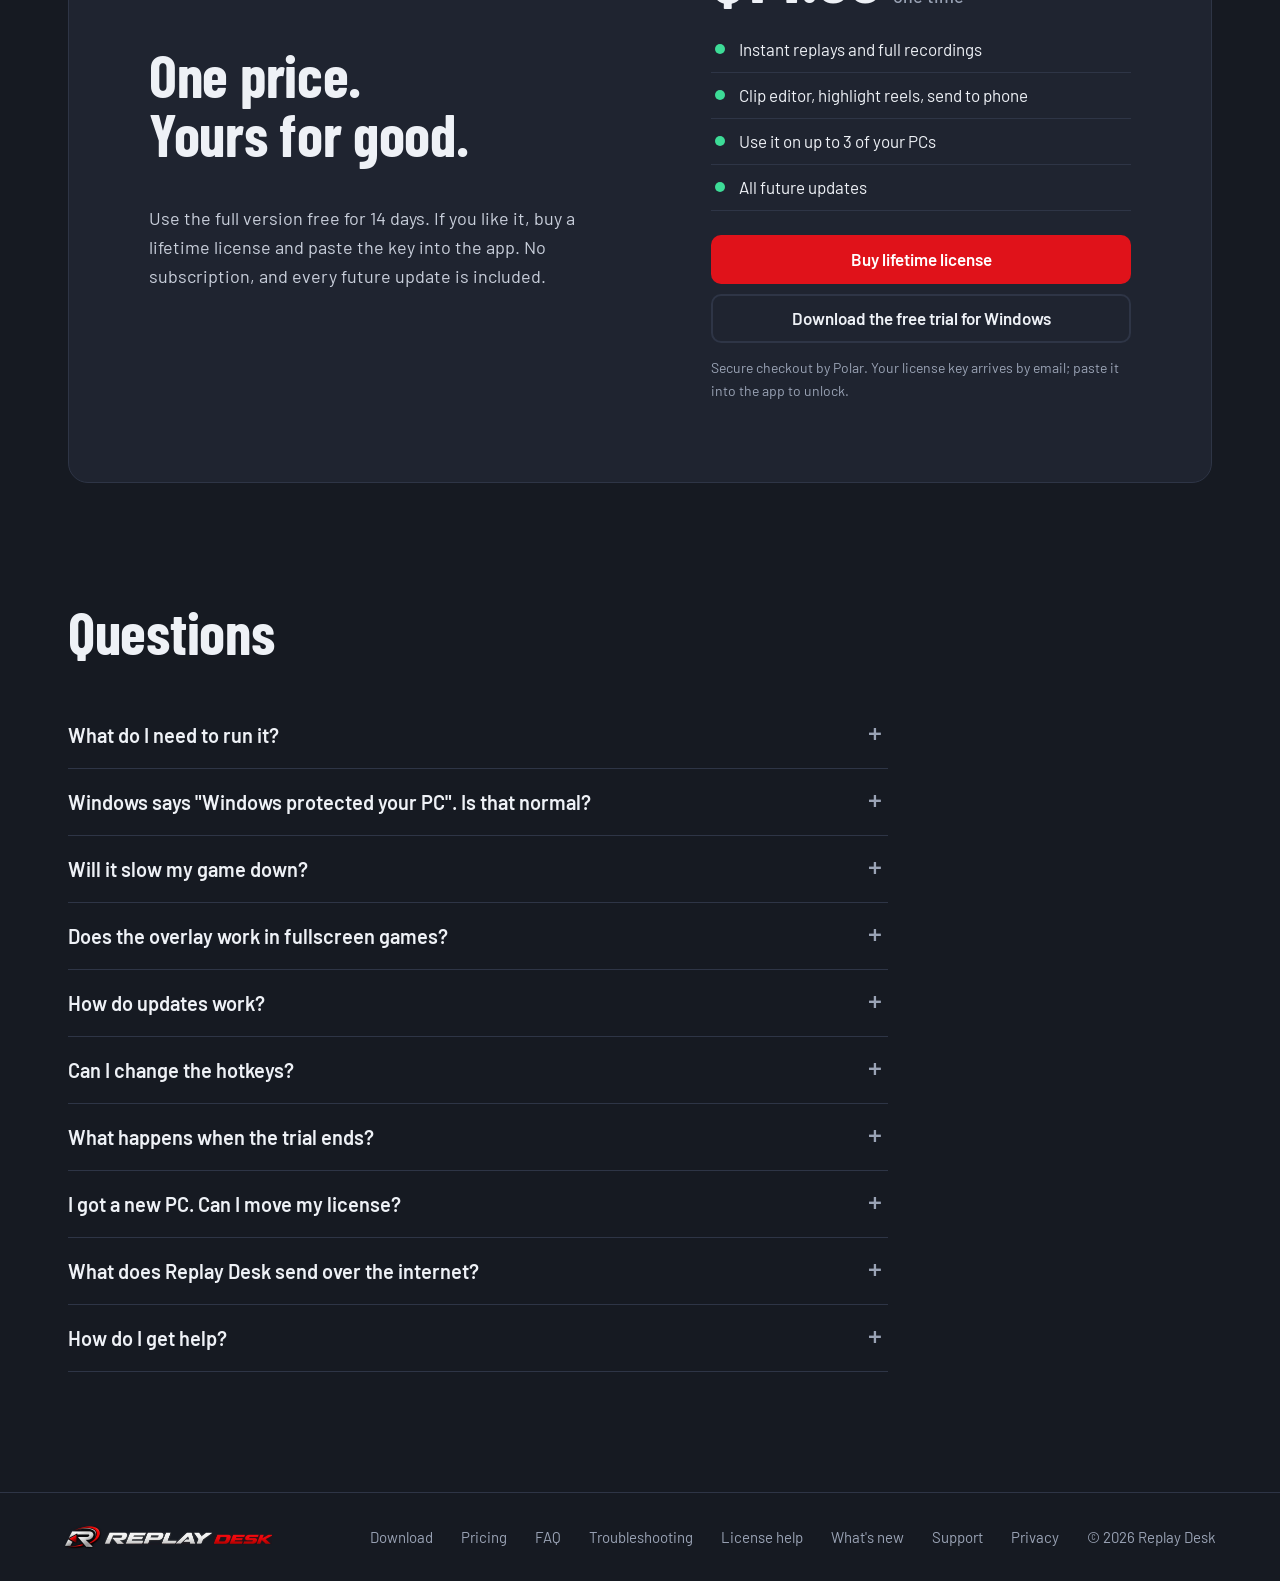
==== commit ea1b6c8e: "Homepage: Help link in the top bar Co-Authored-By: Claude Opus 5.5 <noreply@anthropic.com> Claude-Se" ====
--- a/docs/index.html
+++ b/docs/index.html
@@ -64,6 +64,7 @@
     <a class="opt" href="#features">Features</a>
     <a href="#pricing">Pricing</a>
     <a class="opt" href="#faq">Questions</a>
+    <a class="opt" href="troubleshooting.html">Help</a>
     <a class="btn small" href="download.html">Download</a>
   </nav>
 </header>
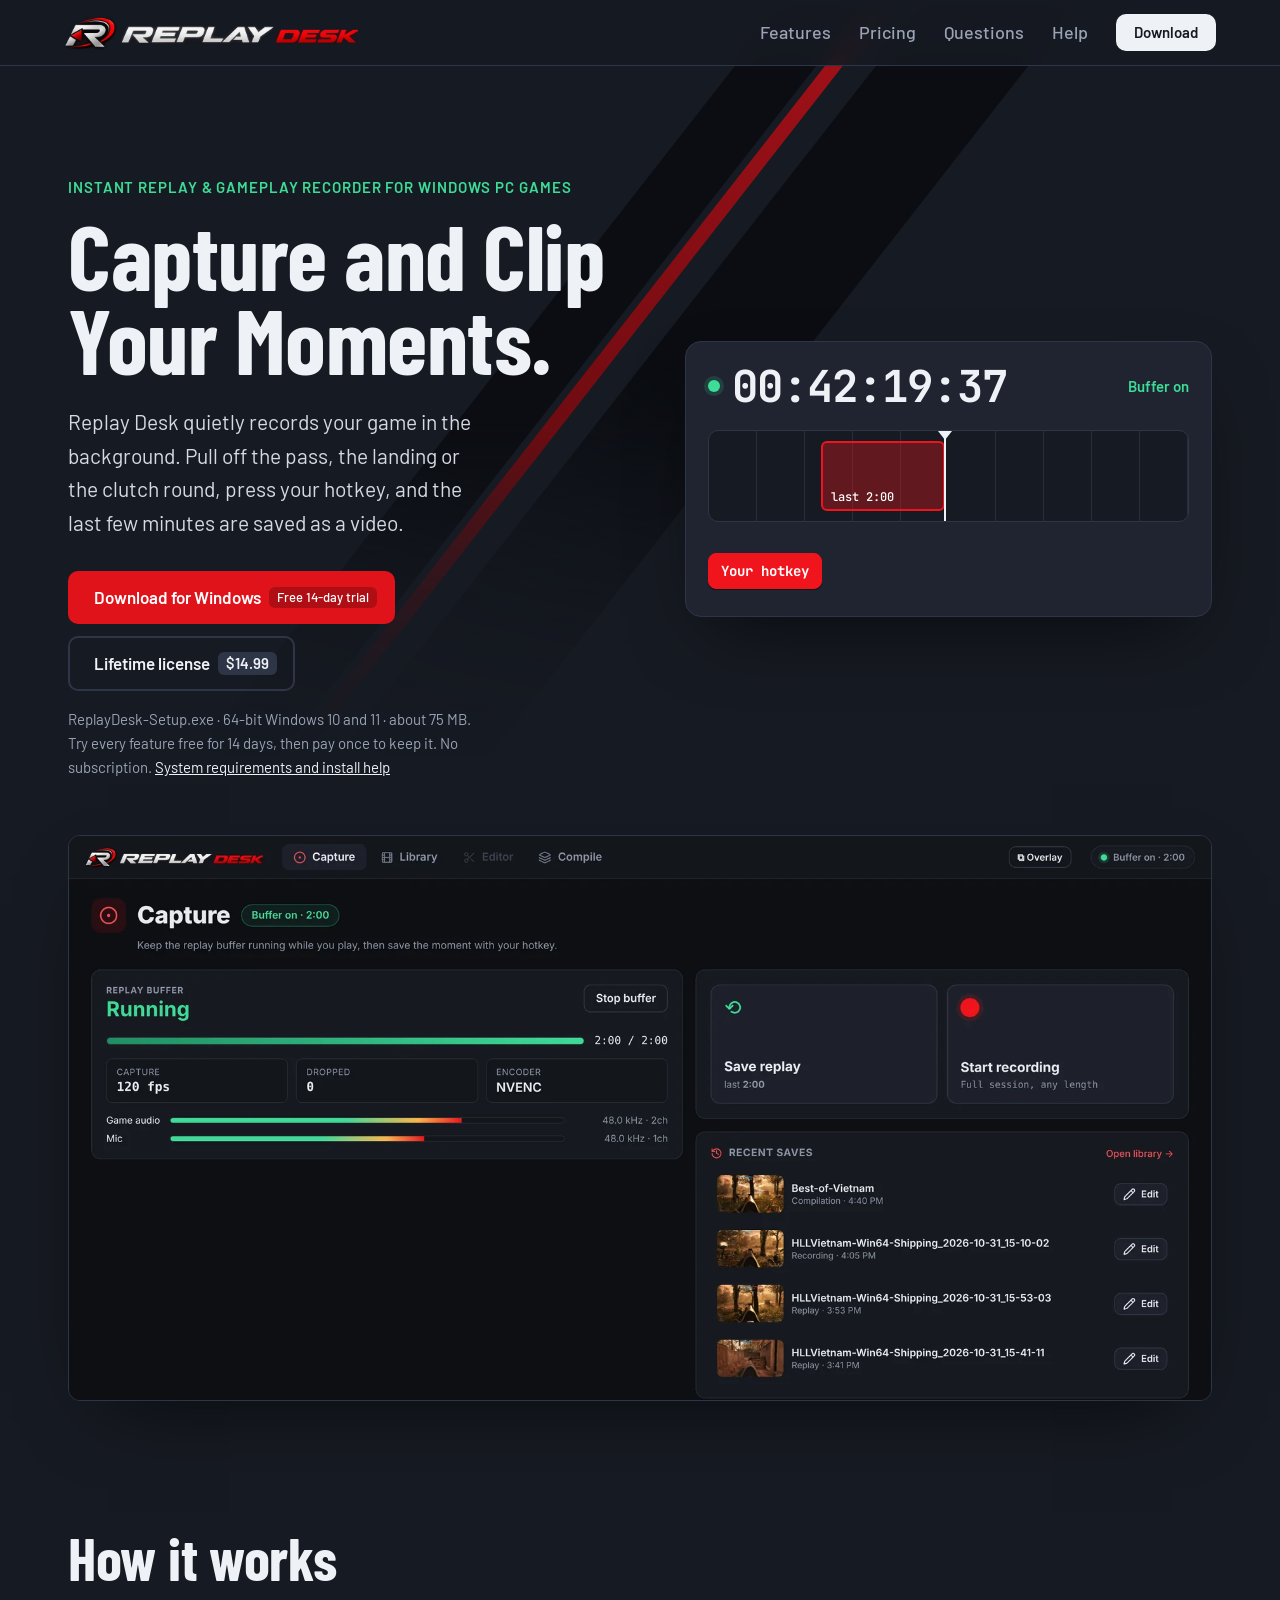
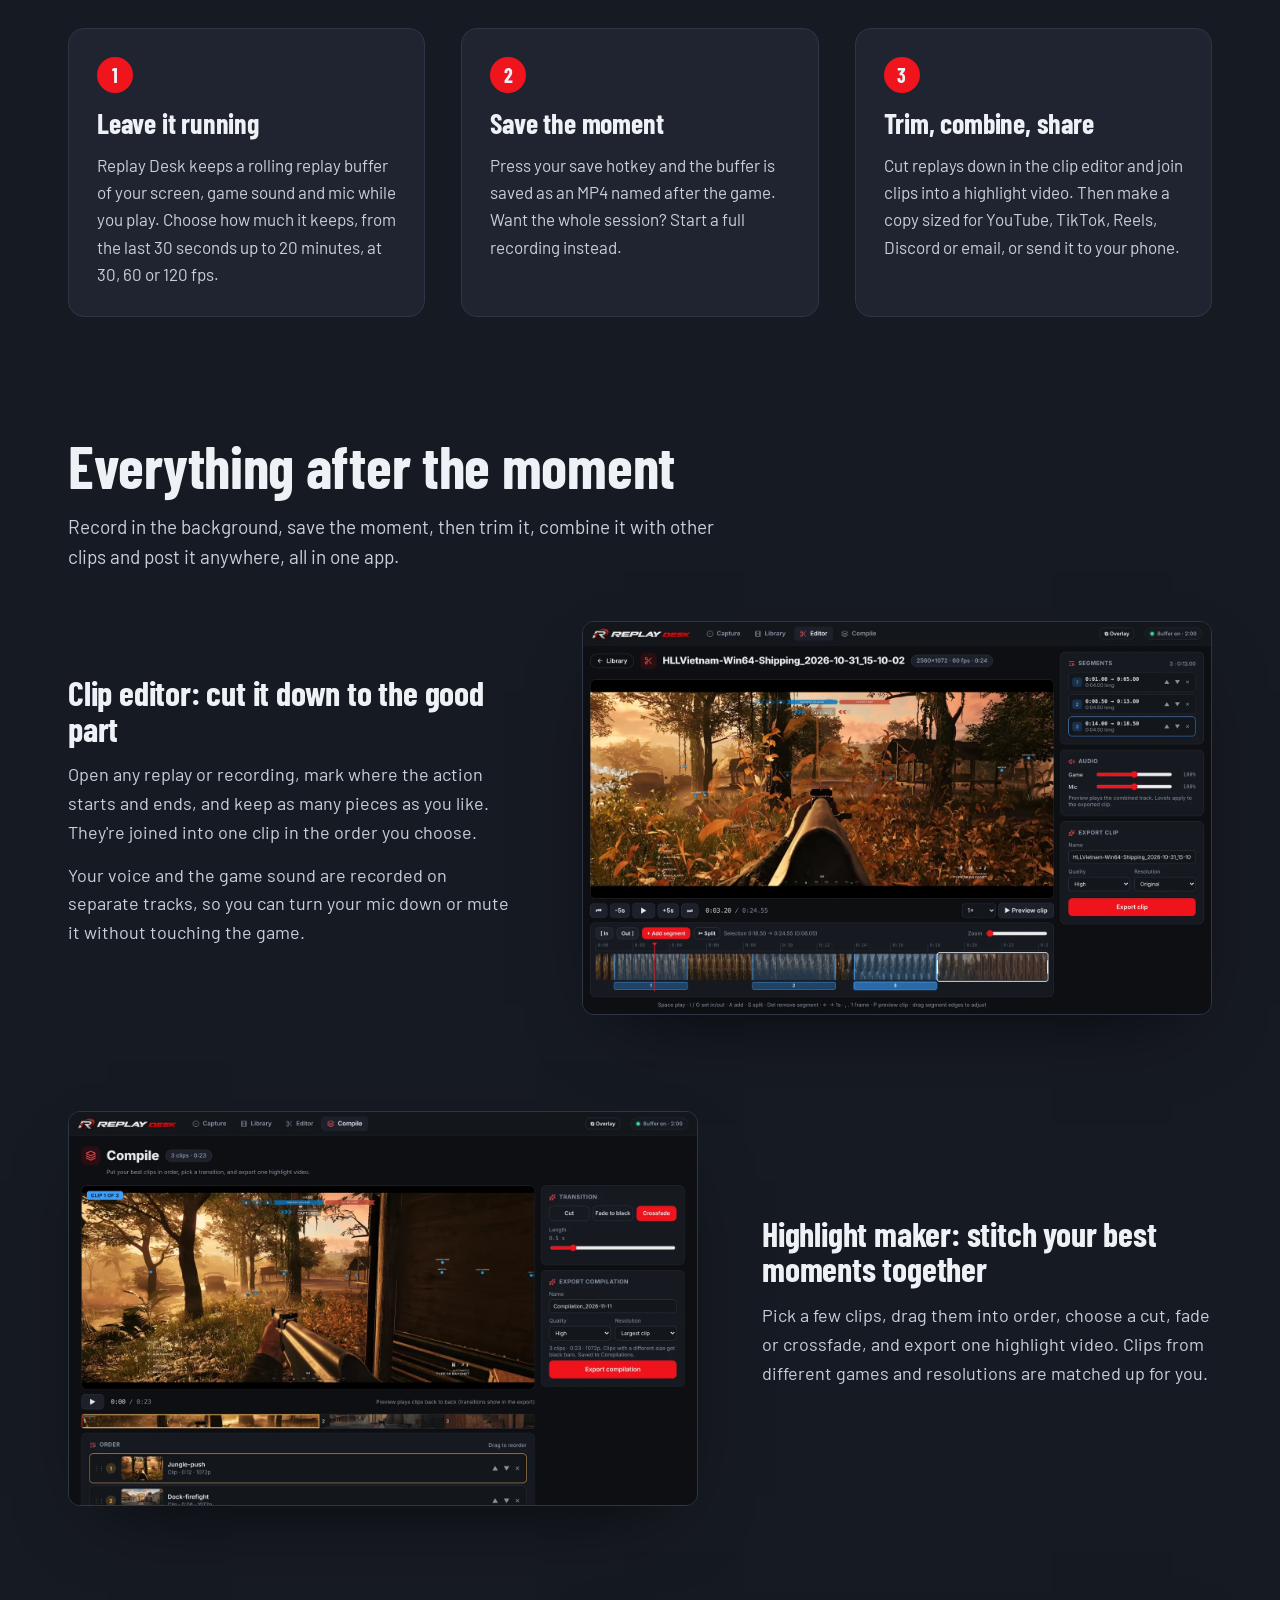
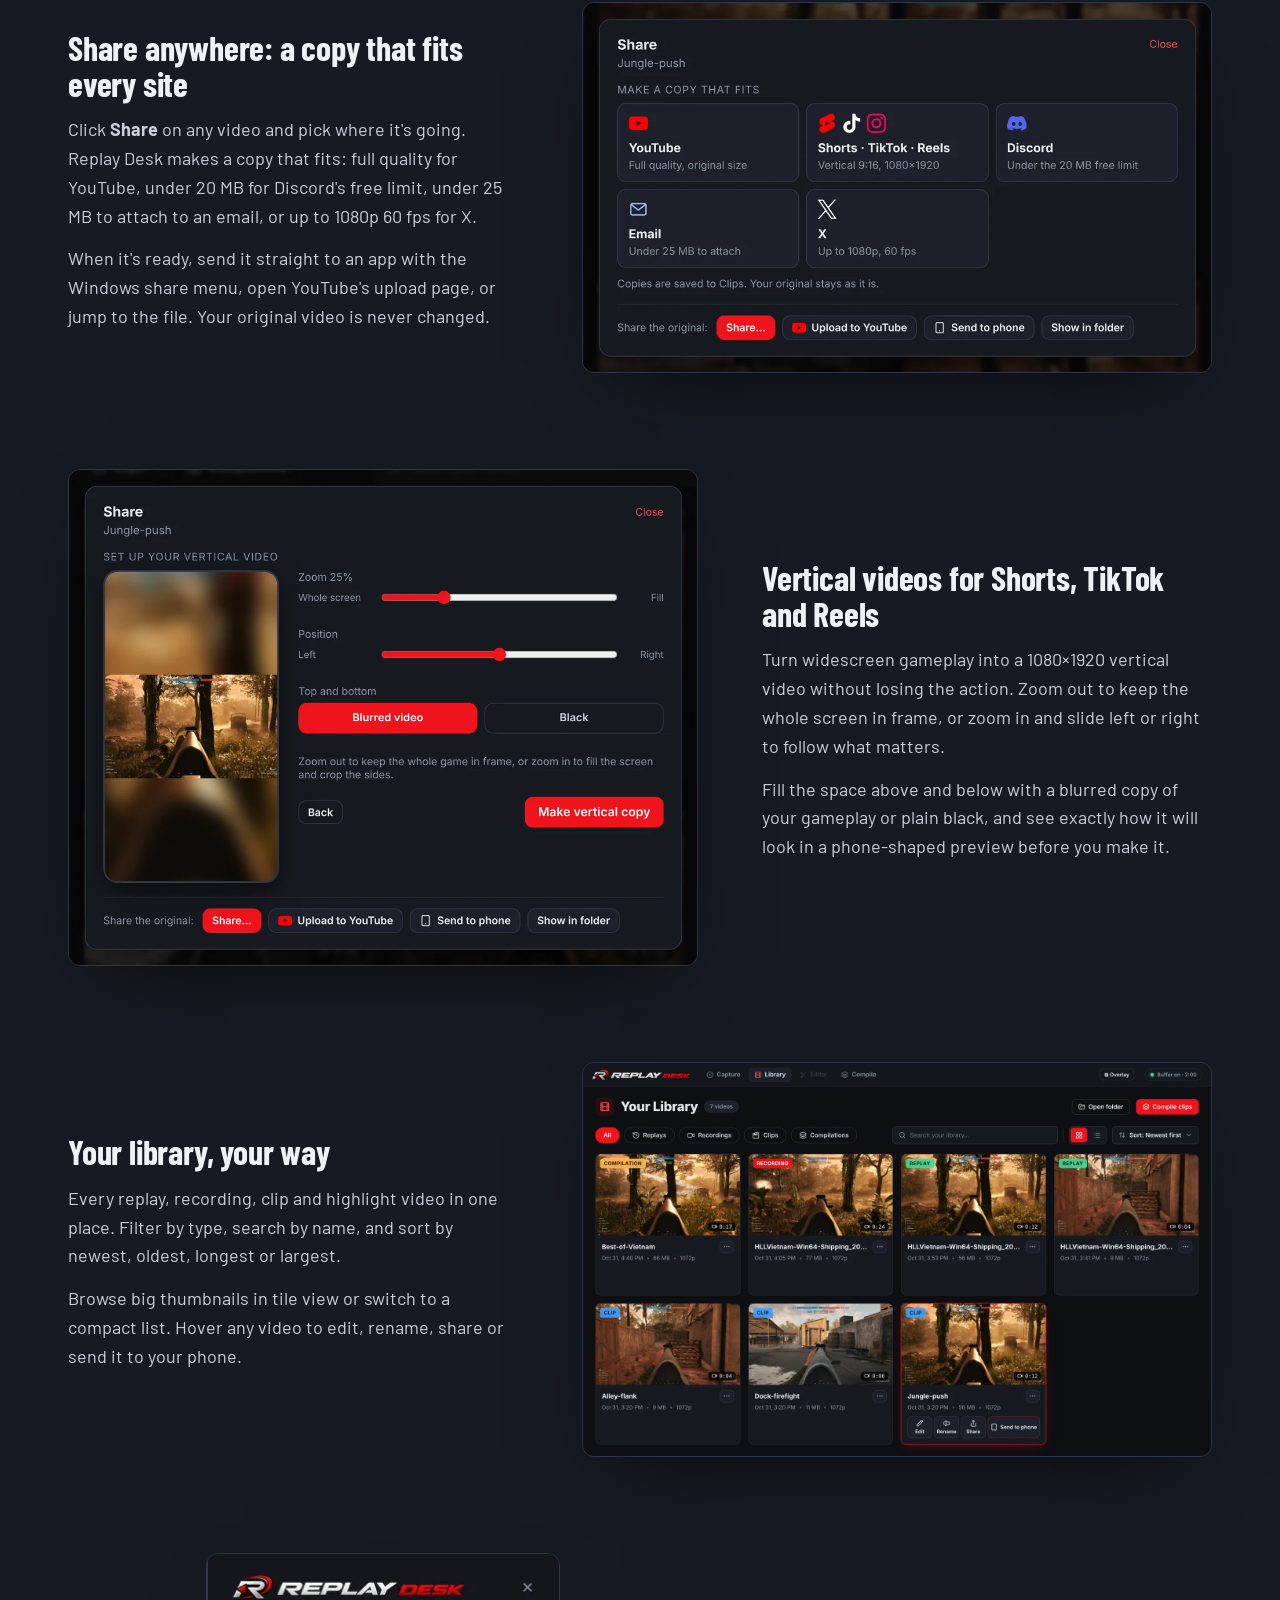
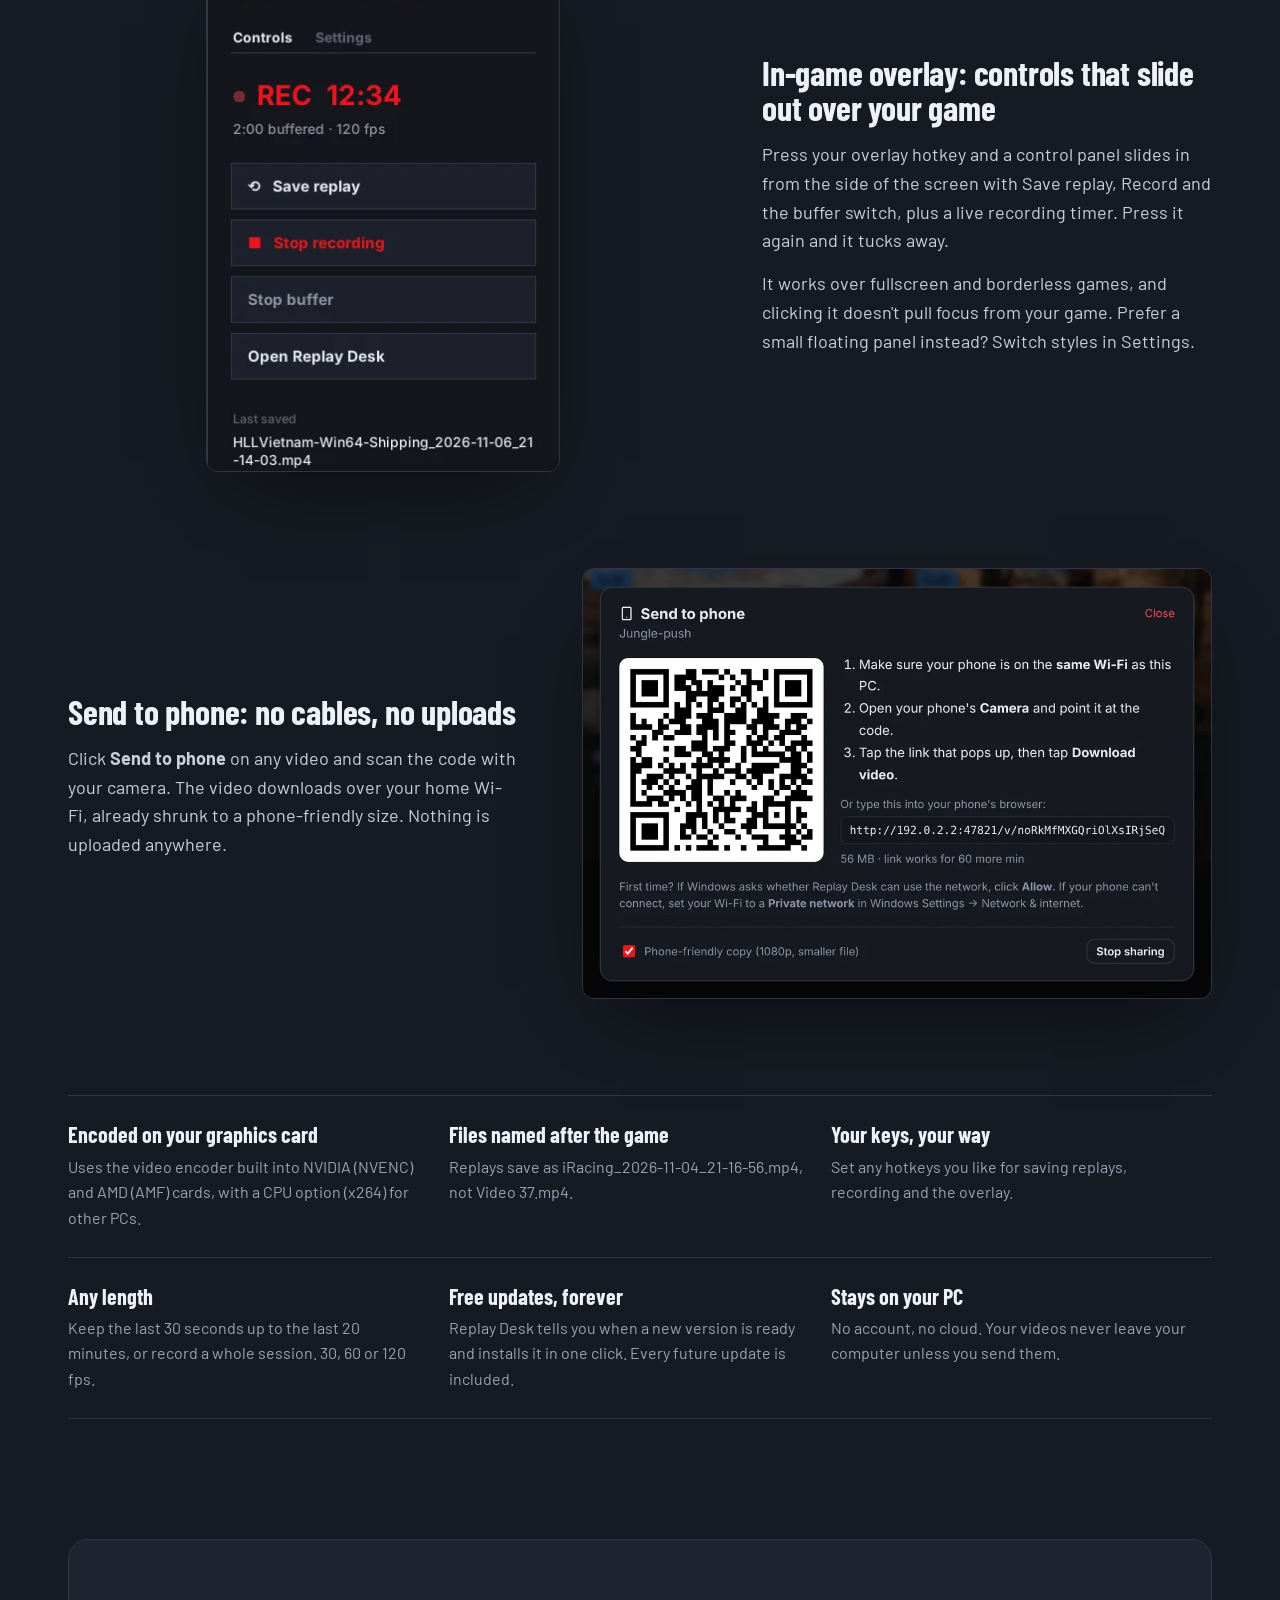
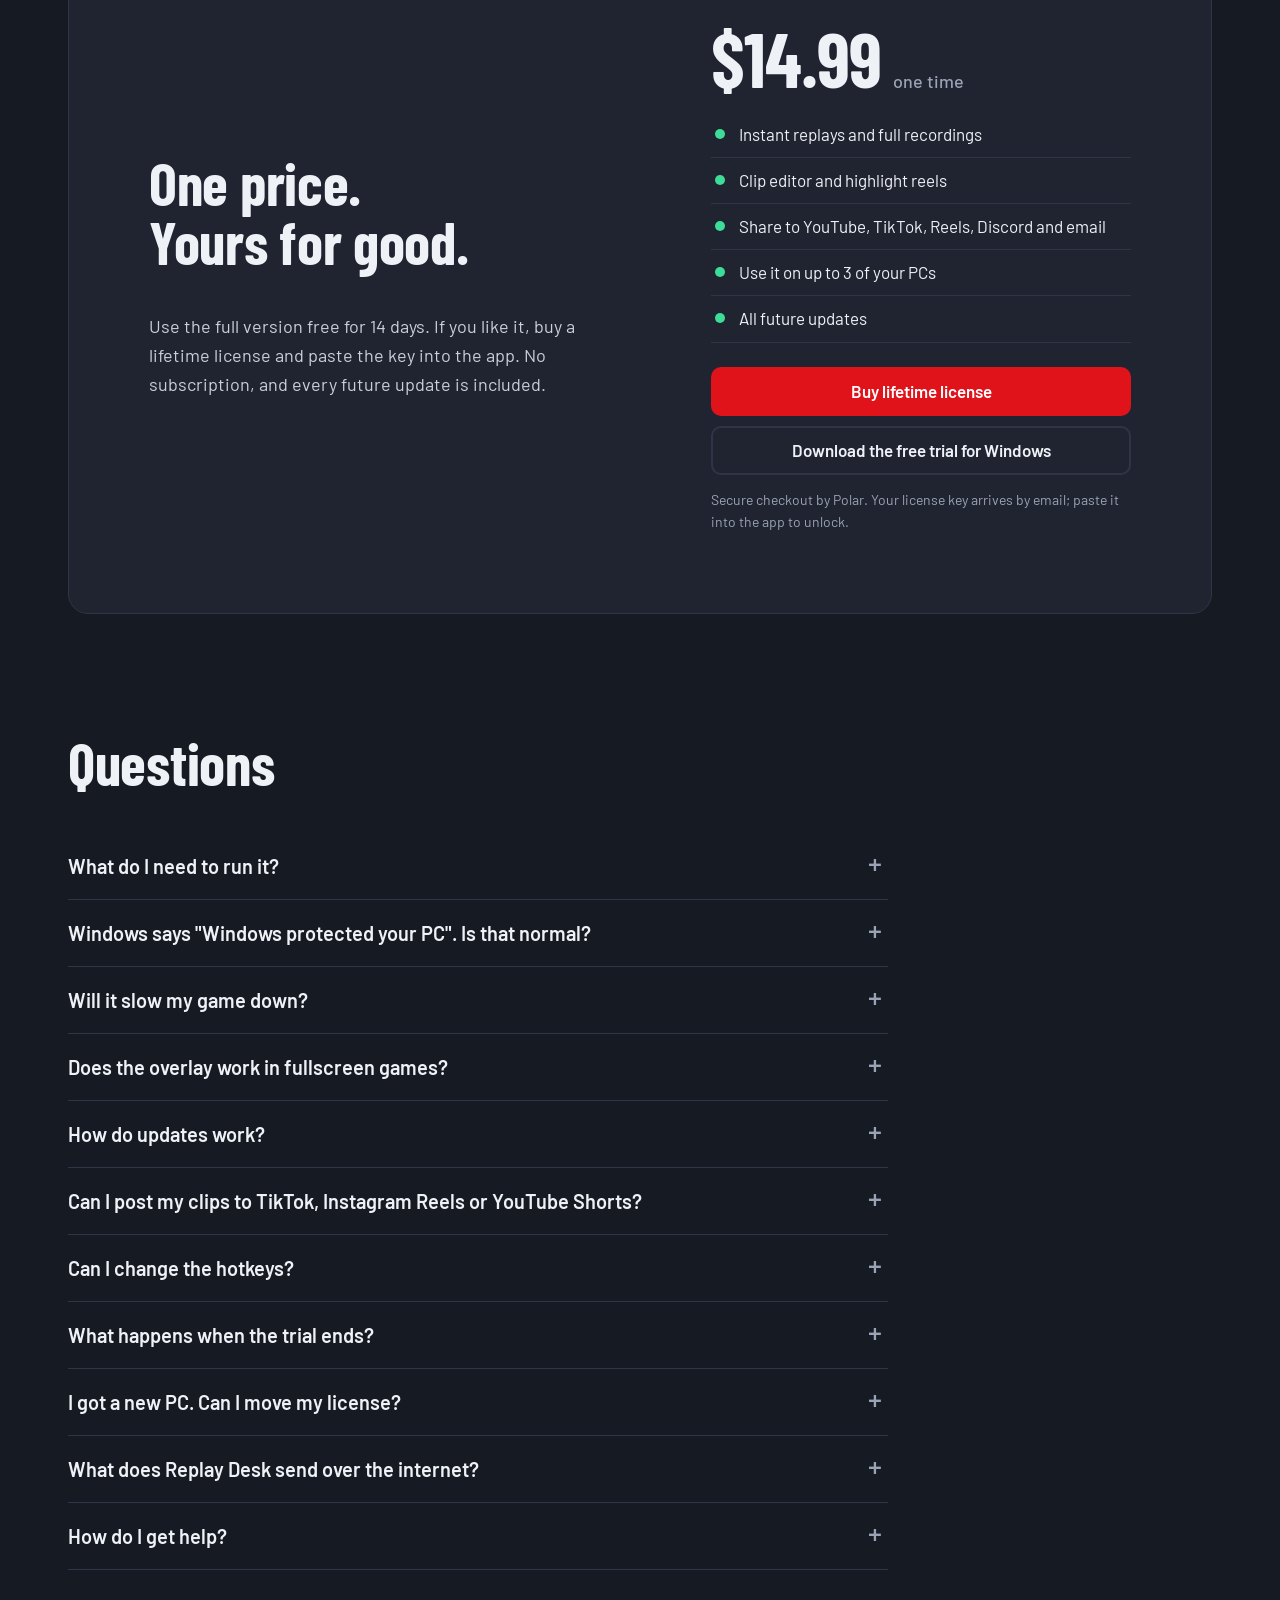
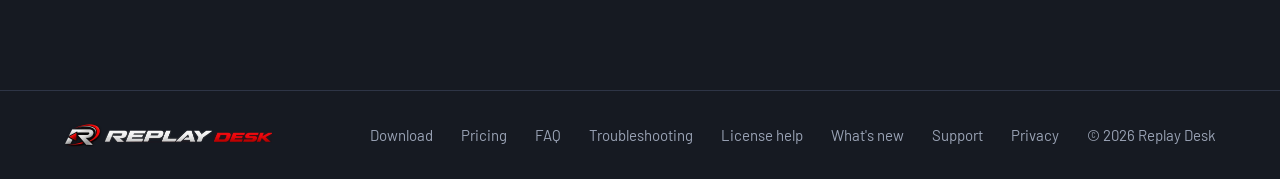
==== commit f37a14ea: "Site: sharing, vertical video and library features; new app screenshots; What's new 1.4.0–1.6.1; sha" ====
--- a/docs/index.html
+++ b/docs/index.html
@@ -5,7 +5,7 @@
 <meta name="viewport" content="width=device-width, initial-scale=1">
 <title>Replay Desk: Instant Replay &amp; Gameplay Recorder for Windows PC Games</title>
 <link rel="canonical" href="https://getreplaydesk.com/">
-<meta name="description" content="Replay Desk is instant replay and gameplay recording software for Windows 10 and 11. Save the last 30 seconds to 20 minutes of any game with a hotkey, trim clips, build highlight videos and send them to your phone. 14-day free trial, then $14.99 once.">
+<meta name="description" content="Replay Desk is instant replay and gameplay recording software for Windows 10 and 11. Save the last 30 seconds to 20 minutes of any game with a hotkey, trim clips, build highlight videos and share them to YouTube, TikTok, Discord or your phone. 14-day free trial, then $14.99 once.">
 <meta property="og:type" content="website">
 <meta property="og:site_name" content="Replay Desk">
 <meta property="og:title" content="Replay Desk: Instant Replay &amp; Gameplay Recorder for Windows">
@@ -25,7 +25,7 @@
   "@type": "SoftwareApplication",
   "name": "Replay Desk",
   "url": "https://getreplaydesk.com/",
-  "description": "Instant replay and gameplay recording software for Windows PC games, with a clip editor, highlight compilations and send-to-phone.",
+  "description": "Instant replay and gameplay recording software for Windows PC games, with a clip editor, highlight compilations, one-click sharing for YouTube, TikTok, Reels and Discord, and send-to-phone.",
   "applicationCategory": "MultimediaApplication",
   "applicationSubCategory": "Game recording",
   "operatingSystem": "Windows 10, Windows 11 (64-bit)",
@@ -36,7 +36,9 @@
   "screenshot": [
     "https://getreplaydesk.com/img/capture.webp",
     "https://getreplaydesk.com/img/editor.webp",
-    "https://getreplaydesk.com/img/compile.webp"
+    "https://getreplaydesk.com/img/compile.webp",
+    "https://getreplaydesk.com/img/share.webp",
+    "https://getreplaydesk.com/img/library.webp"
   ],
   "offers": {
     "@type": "Offer",
@@ -107,7 +109,7 @@
 
 <figure class="shot wide">
   <figcaption class="sr-only">The Capture screen, where the replay buffer runs and recent saves are listed</figcaption>
-  <img src="img/capture.webp" width="1800" height="700" alt="Replay Desk's Capture screen with the replay buffer running at 120 fps, game and mic audio meters, Save replay and Start recording buttons, and recent gameplay saves">
+  <img src="img/capture.webp" width="1800" height="888" alt="Replay Desk's Capture screen with the replay buffer running at 120 fps on NVENC, game and mic audio meters, Save replay and Start recording buttons, and recent Hell Let Loose: Vietnam saves">
 </figure>
 
 <section class="how" aria-labelledby="how-title">
@@ -115,13 +117,13 @@
   <ol class="steps">
     <li><h3>Leave it running</h3><p>Replay Desk keeps a rolling replay buffer of your screen, game sound and mic while you play. Choose how much it keeps, from the last 30 seconds up to 20 minutes, at 30, 60 or 120 fps.</p></li>
     <li><h3>Save the moment</h3><p>Press your save hotkey and the buffer is saved as an MP4 named after the game. Want the whole session? Start a full recording instead.</p></li>
-    <li><h3>Trim, combine, share</h3><p>Cut replays down in the clip editor, join clips into a highlight video, or send any video to your phone over your home Wi-Fi.</p></li>
+    <li><h3>Trim, combine, share</h3><p>Cut replays down in the clip editor and join clips into a highlight video. Then make a copy sized for YouTube, TikTok, Reels, Discord or email, or send it to your phone.</p></li>
   </ol>
 </section>
 
 <section class="features" id="features">
   <h2>Everything after the moment</h2>
-  <p class="section-lede">Record in the background, save the moment, then trim it, combine it with other clips and share it, all in one app.</p>
+  <p class="section-lede">Record in the background, save the moment, then trim it, combine it with other clips and post it anywhere, all in one app.</p>
 
   <article class="feature">
     <div class="feature-copy">
@@ -142,6 +144,33 @@
 
   <article class="feature">
     <div class="feature-copy">
+      <h3>Share anywhere: a copy that fits every site</h3>
+      <p>Click <b>Share</b> on any video and pick where it's going. Replay Desk makes a copy that fits: full quality for YouTube, under 20 MB for Discord's free limit, under 25 MB to attach to an email, or up to 1080p 60 fps for X.</p>
+      <p>When it's ready, send it straight to an app with the Windows share menu, open YouTube's upload page, or jump to the file. Your original video is never changed.</p>
+    </div>
+    <img src="img/share.webp" width="1100" height="647" loading="lazy" alt="The Share window with options for YouTube, Shorts, TikTok and Reels, Discord, Email and X, plus Share, Upload to YouTube, Send to phone and Show in folder buttons">
+  </article>
+
+  <article class="feature flip">
+    <div class="feature-copy">
+      <h3>Vertical videos for Shorts, TikTok and Reels</h3>
+      <p>Turn widescreen gameplay into a 1080×1920 vertical video without losing the action. Zoom out to keep the whole screen in frame, or zoom in and slide left or right to follow what matters.</p>
+      <p>Fill the space above and below with a blurred copy of your gameplay or plain black, and see exactly how it will look in a phone-shaped preview before you make it.</p>
+    </div>
+    <img src="img/vertical.webp" width="1100" height="867" loading="lazy" alt="Setting up a vertical video: a phone-shaped preview of Hell Let Loose: Vietnam gameplay with a blurred background above and below, a zoom slider, a position slider and Blurred video or Black options">
+  </article>
+
+  <article class="feature">
+    <div class="feature-copy">
+      <h3>Your library, your way</h3>
+      <p>Every replay, recording, clip and highlight video in one place. Filter by type, search by name, and sort by newest, oldest, longest or largest.</p>
+      <p>Browse big thumbnails in tile view or switch to a compact list. Hover any video to edit, rename, share or send it to your phone.</p>
+    </div>
+    <img src="img/library.webp" width="1600" height="1000" loading="lazy" alt="The Replay Desk library in tile view with Hell Let Loose: Vietnam replays, recordings, clips and a compilation, filter pills, a search box, a tile and list view switch and a sort menu">
+  </article>
+
+  <article class="feature flip">
+    <div class="feature-copy">
       <h3>In-game overlay: controls that slide out over your game</h3>
       <p>Press your overlay hotkey and a control panel slides in from the side of the screen with Save replay, Record and the buffer switch, plus a live recording timer. Press it again and it tucks away.</p>
       <p>It works over fullscreen and borderless games, and clicking it doesn't pull focus from your game. Prefer a small floating panel instead? Switch styles in Settings.</p>
@@ -149,12 +178,12 @@
     <img class="small-shot" src="img/overlay.webp" width="354" height="520" loading="lazy" alt="The side panel overlay showing a recording timer at 12:34, Save replay, Stop recording, Stop buffer and Open Replay Desk buttons, and the last saved clip">
   </article>
 
-  <article class="feature flip">
+  <article class="feature">
     <div class="feature-copy">
       <h3>Send to phone: no cables, no uploads</h3>
-      <p>Click the phone button on any video and scan the code with your camera. The video downloads over your home Wi-Fi, already shrunk to a phone-friendly size. Nothing is uploaded anywhere.</p>
-    </div>
-    <img src="img/phone.webp" width="1100" height="727" loading="lazy" alt="The Send to phone window with a QR code and three steps to download the video on a phone">
+      <p>Click <b>Send to phone</b> on any video and scan the code with your camera. The video downloads over your home Wi-Fi, already shrunk to a phone-friendly size. Nothing is uploaded anywhere.</p>
+    </div>
+    <img src="img/phone.webp" width="1100" height="753" loading="lazy" alt="The Send to phone window with a QR code, three steps to download the video on a phone, and a phone-friendly copy option">
   </article>
 
   <dl class="facts">
@@ -176,7 +205,8 @@
     <div class="price"><span class="amount">$14.99</span><span class="once">one time</span></div>
     <ul>
       <li>Instant replays and full recordings</li>
-      <li>Clip editor, highlight reels, send to phone</li>
+      <li>Clip editor and highlight reels</li>
+      <li>Share to YouTube, TikTok, Reels, Discord and email</li>
       <li>Use it on up to 3 of your PCs</li>
       <li>All future updates</li>
     </ul>
@@ -209,12 +239,16 @@
     <p>Replay Desk checks for new versions on its own. When one is ready, a banner shows what's new and <b>Update now</b> installs it and reopens the app in a few seconds. You can also turn on automatic updates in Settings. Updates are free for life, and your settings, hotkeys and videos are always kept. You can read what changed in each version on the <a href="whats-new.html">What's new</a> page.</p>
   </details>
   <details>
+    <summary>Can I post my clips to TikTok, Instagram Reels or YouTube Shorts?</summary>
+    <p>Yes. Click <b>Share</b> on a video and choose <b>Shorts · TikTok · Reels</b>. Replay Desk makes a vertical 1080×1920 copy; you choose how much of the screen to keep and whether the space above and below is blurred gameplay or black. Then upload it to YouTube in one click, or use <b>Share…</b> or <b>Show in folder</b> to post it to TikTok or Instagram.</p>
+  </details>
+  <details>
     <summary>Can I change the hotkeys?</summary>
     <p>Yes. Every hotkey (save replay, start and stop recording, show the overlay) can be set to any key combination you like in Settings.</p>
   </details>
   <details>
     <summary>What happens when the trial ends?</summary>
-    <p>Recording, saving replays, exporting and sending to your phone pause until you add a license key. Your saved videos stay right where they are, and you can still watch and find them.</p>
+    <p>Recording, saving replays, exporting, sharing and sending to your phone pause until you add a license key. Your saved videos stay right where they are, and you can still watch and find them.</p>
   </details>
   <details>
     <summary>I got a new PC. Can I move my license?</summary>
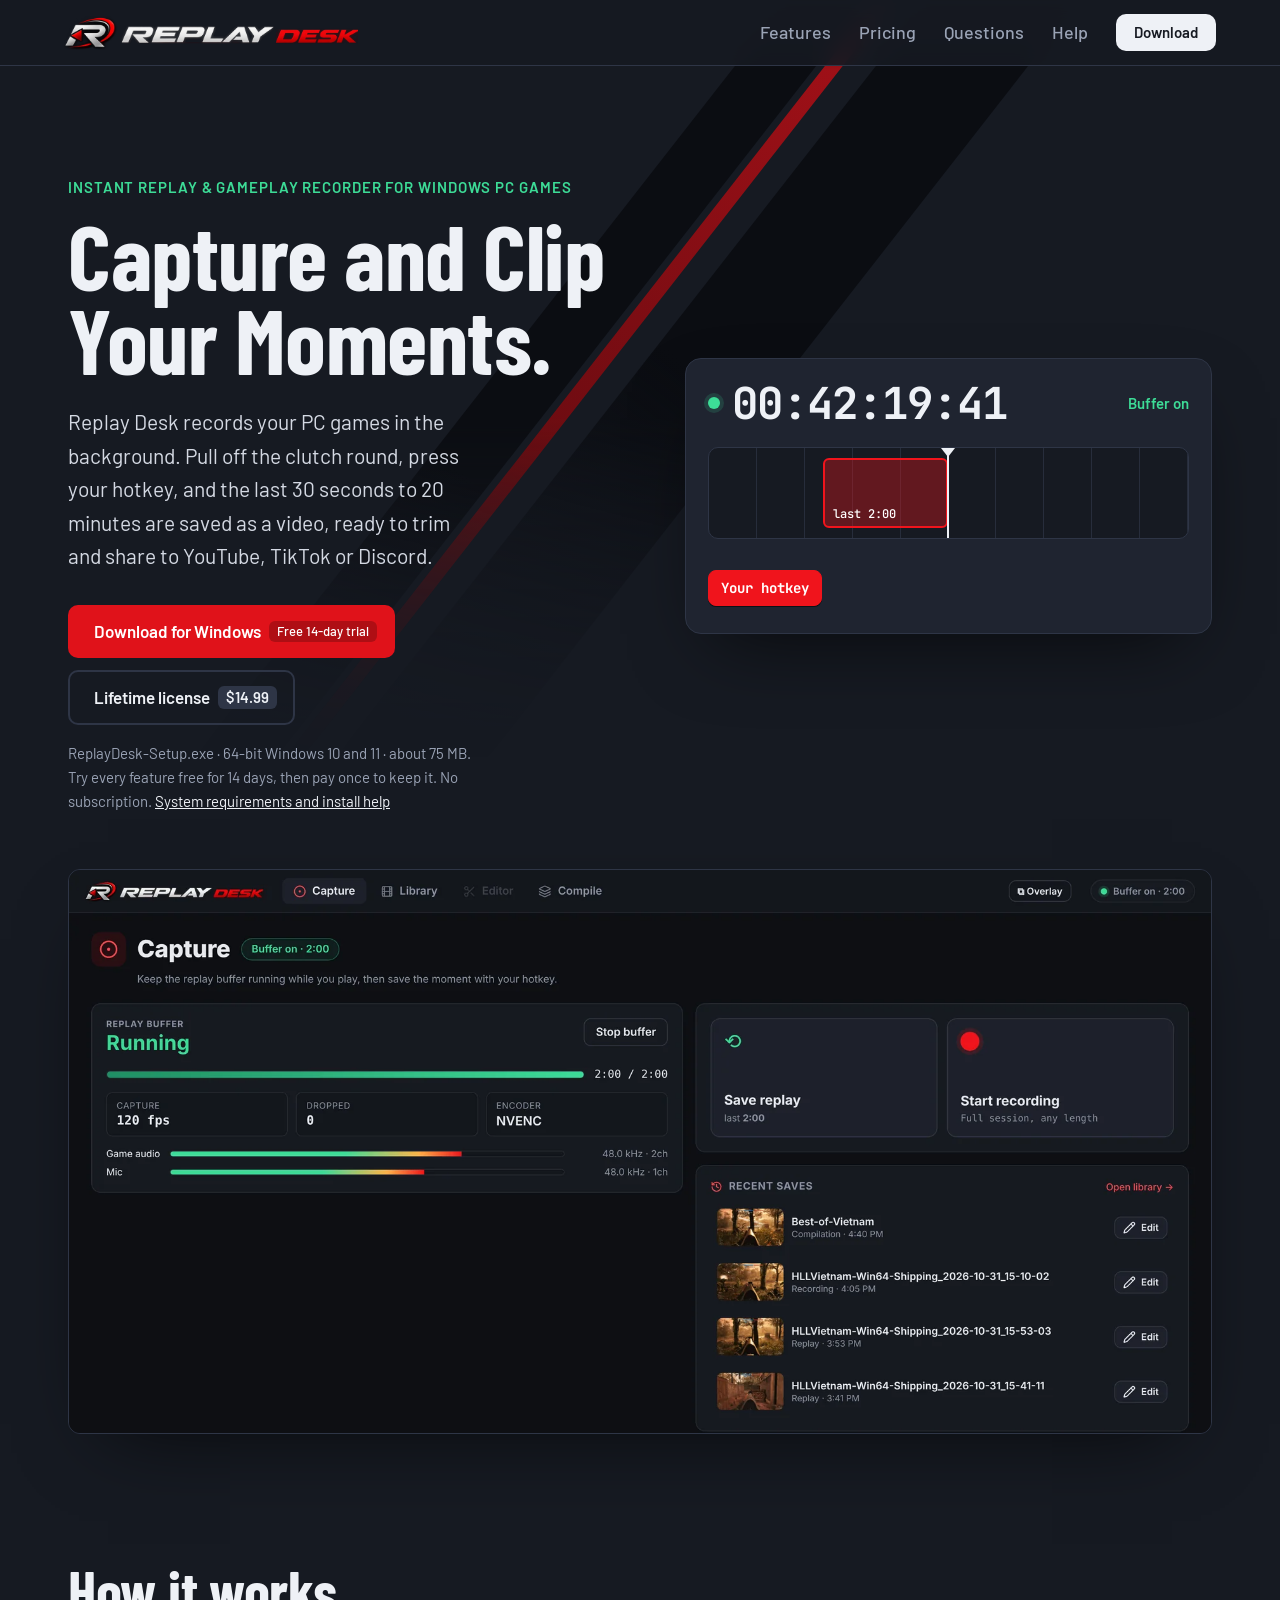
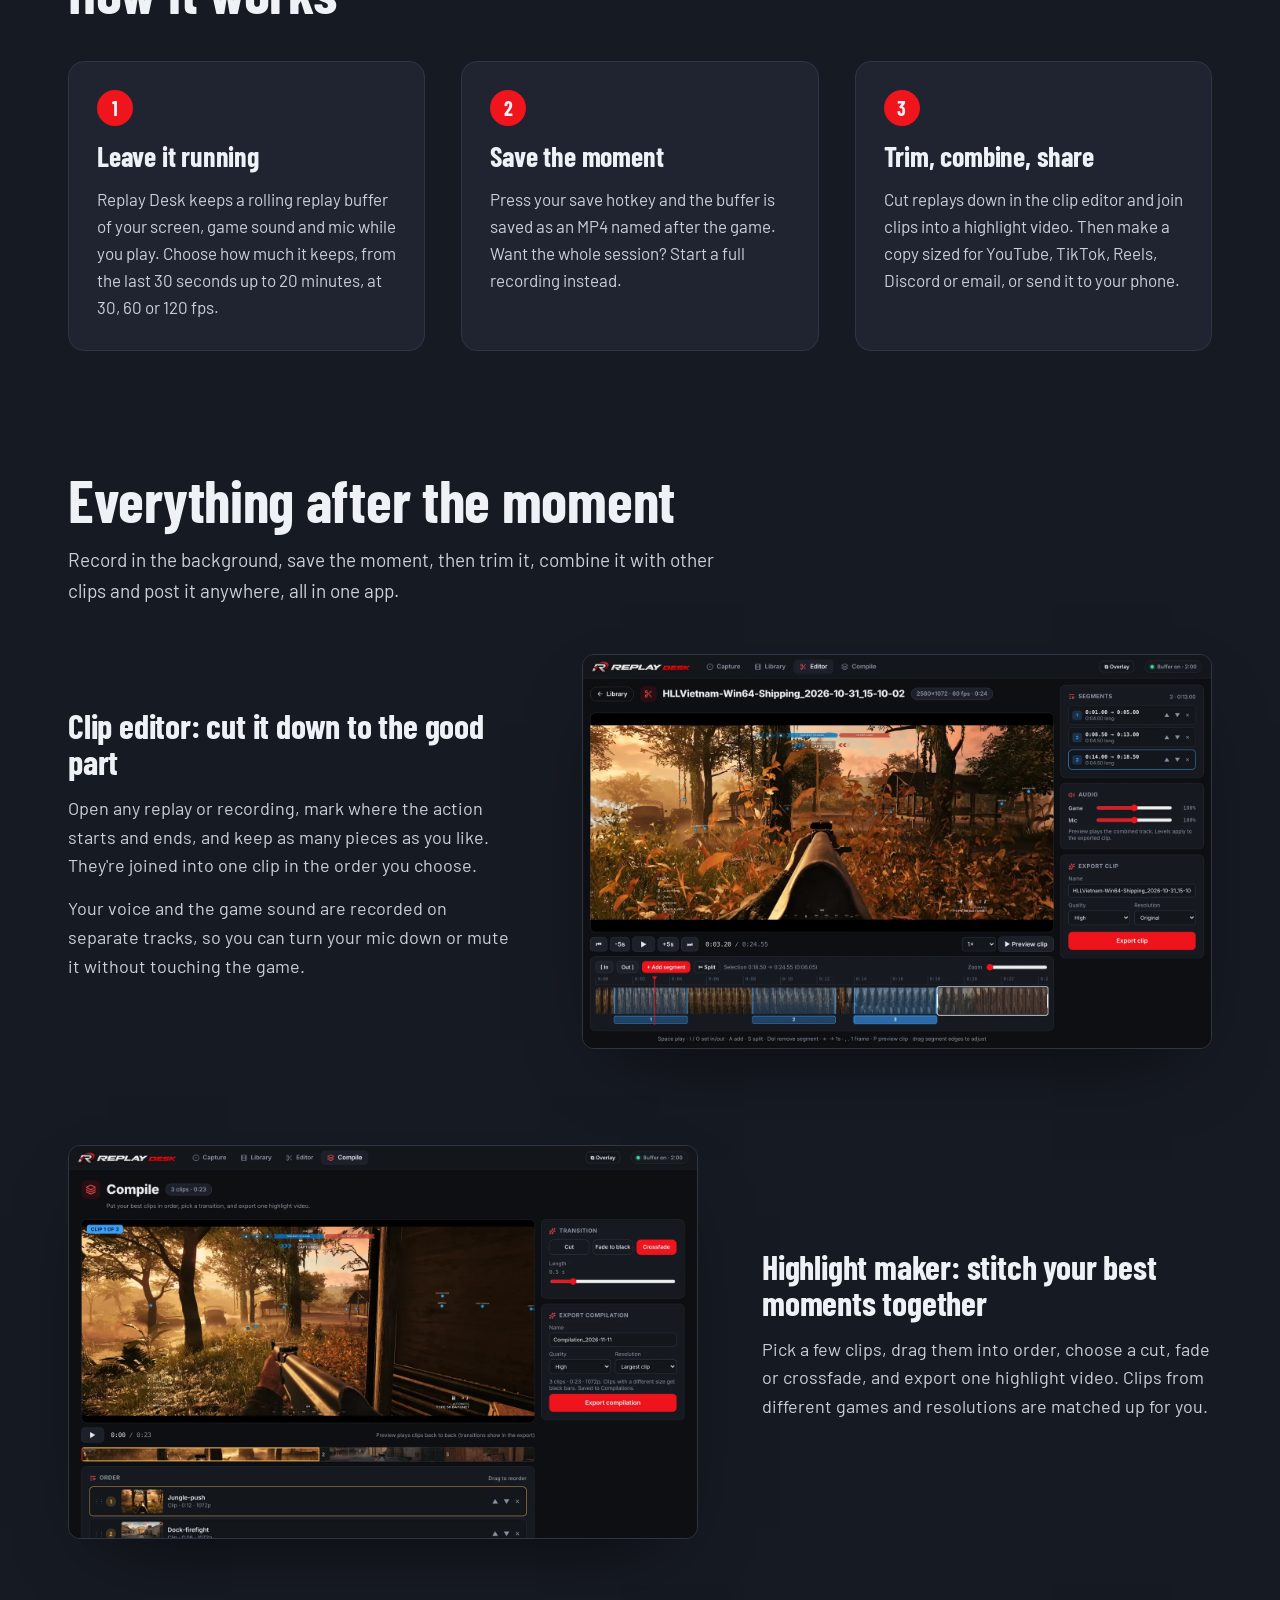
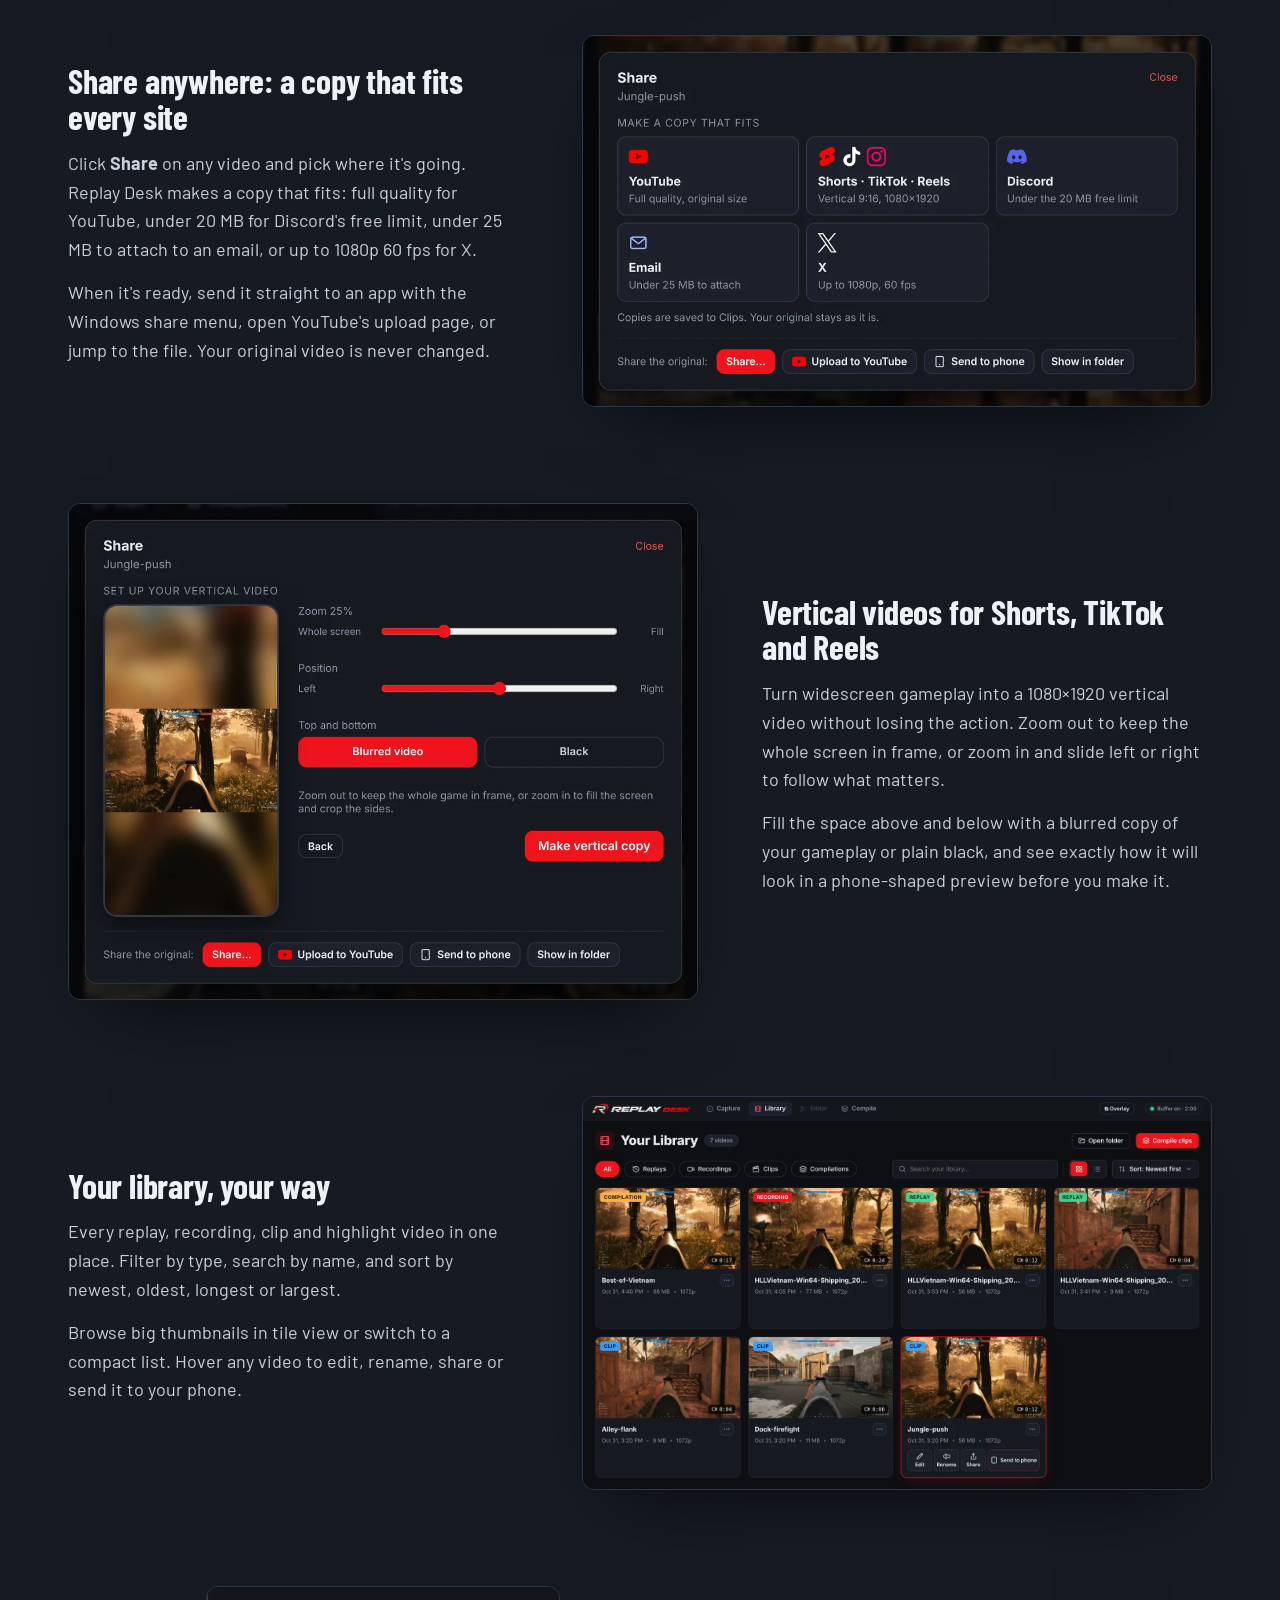
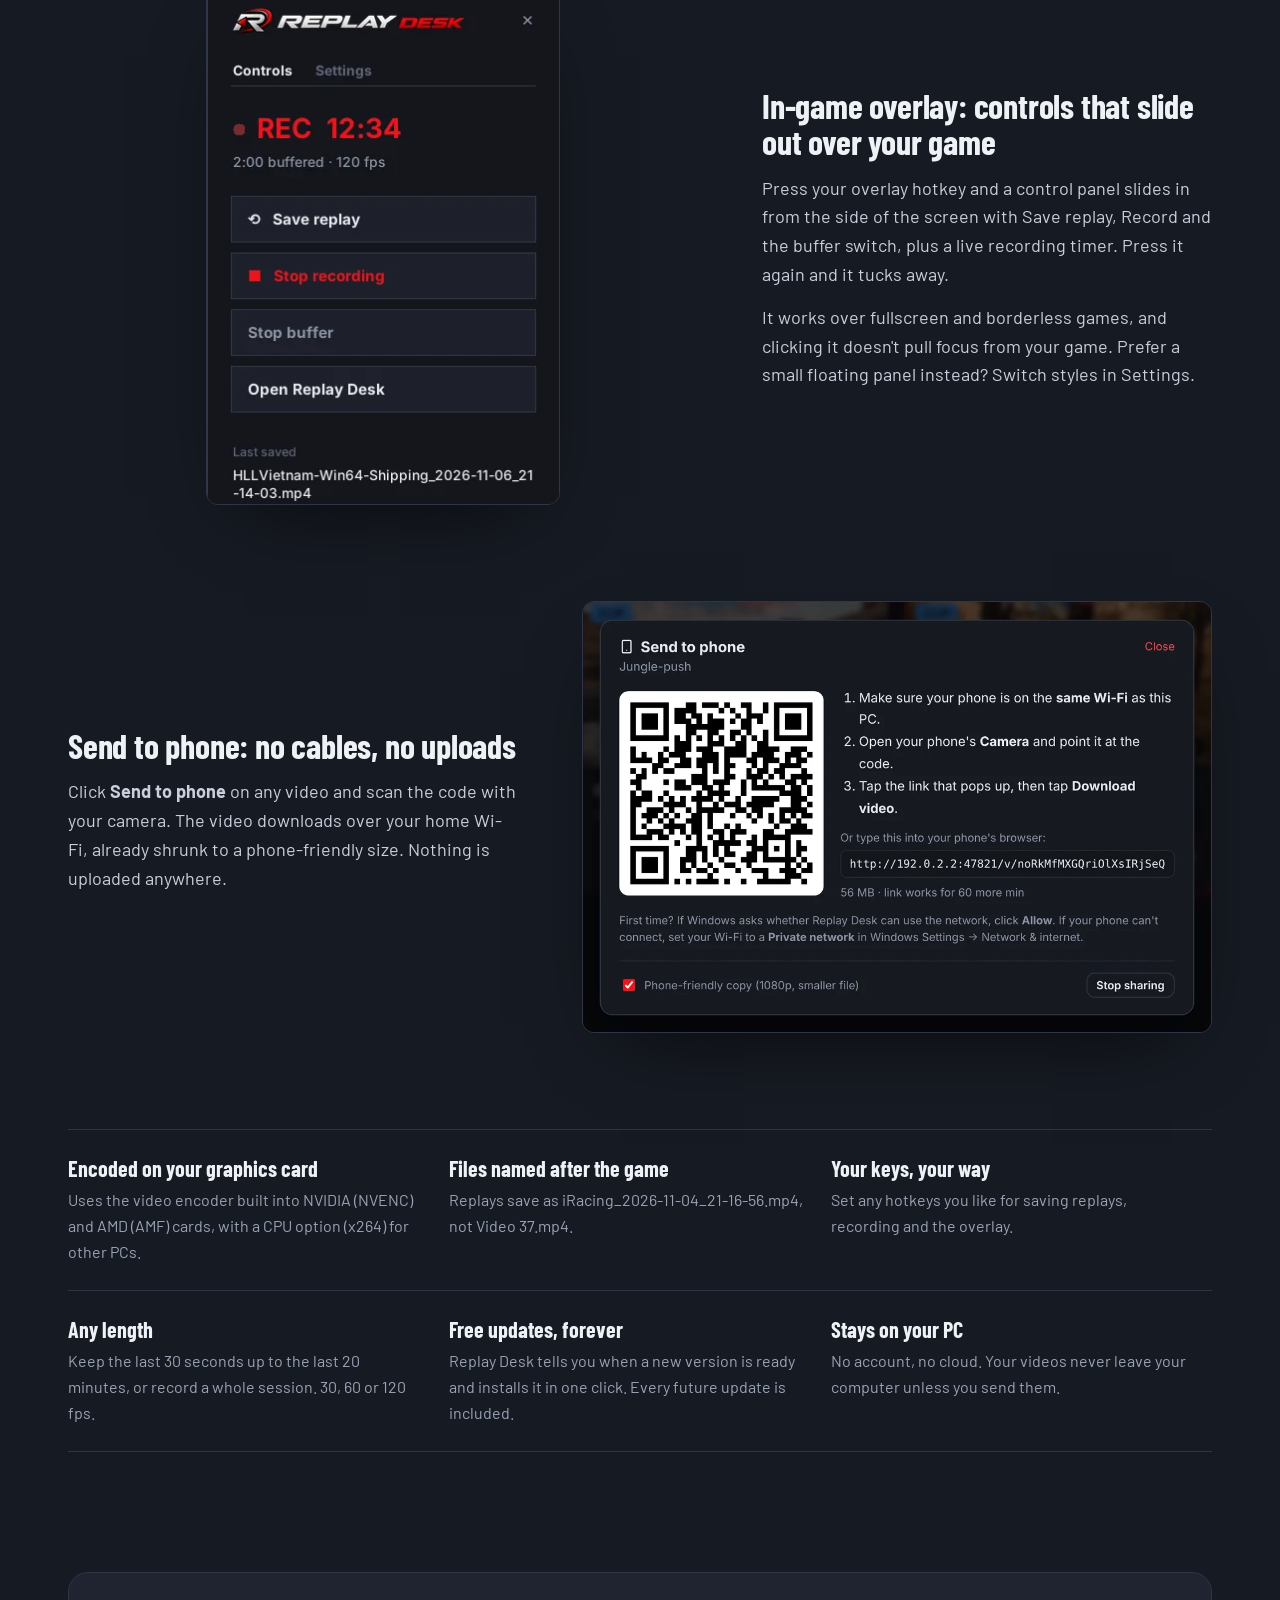
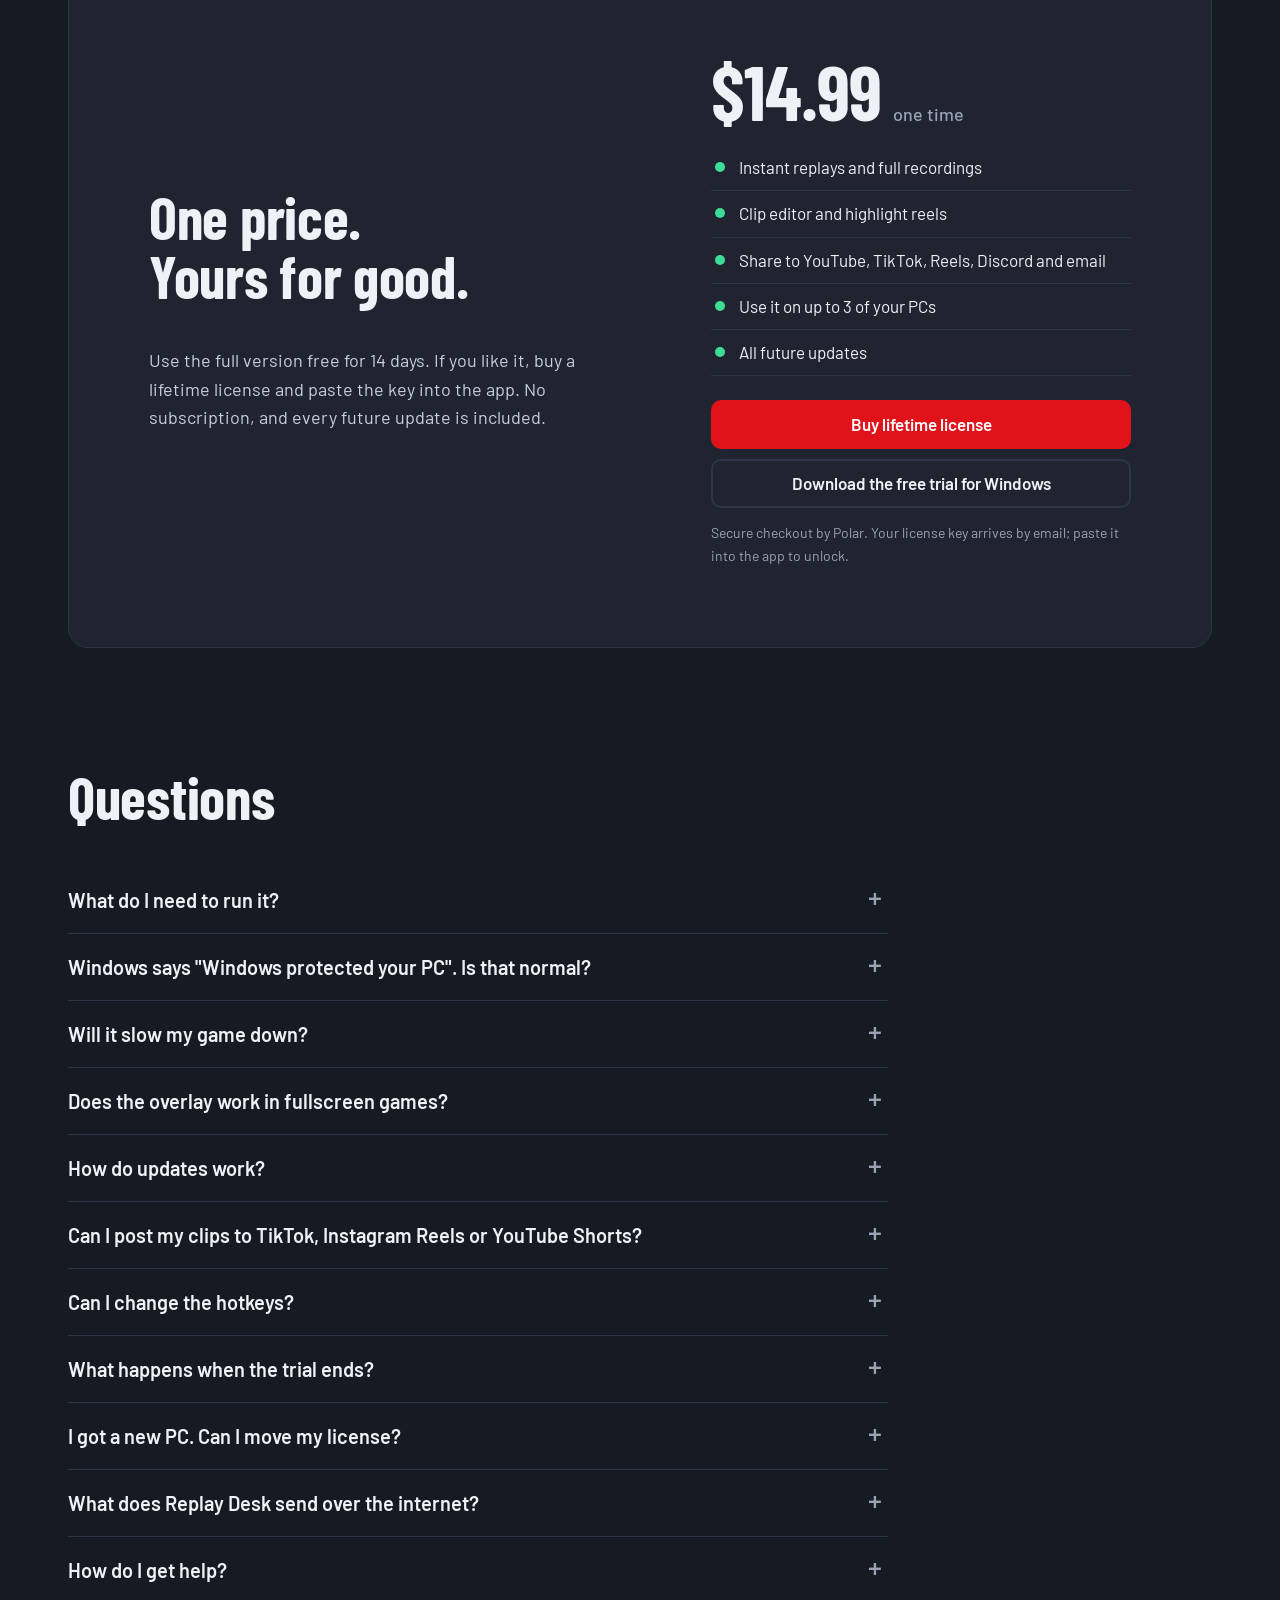
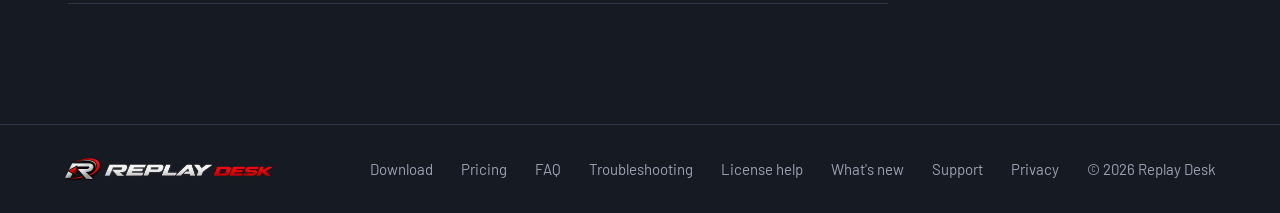
==== commit 59207122: "Search appearance: Google-ready favicons (48px multiples, favicon.ico, manifest), WebSite/Organizati" ====
--- a/docs/index.html
+++ b/docs/index.html
@@ -3,13 +3,13 @@
 <head>
 <meta charset="utf-8">
 <meta name="viewport" content="width=device-width, initial-scale=1">
-<title>Replay Desk: Instant Replay &amp; Gameplay Recorder for Windows PC Games</title>
+<title>Replay Desk: Gameplay Recorder &amp; Instant Replay for Windows</title>
 <link rel="canonical" href="https://getreplaydesk.com/">
-<meta name="description" content="Replay Desk is instant replay and gameplay recording software for Windows 10 and 11. Save the last 30 seconds to 20 minutes of any game with a hotkey, trim clips, build highlight videos and share them to YouTube, TikTok, Discord or your phone. 14-day free trial, then $14.99 once.">
+<meta name="description" content="Gameplay recorder for Windows PC. Press a hotkey to save the last 30 seconds to 20 minutes of any game, then trim and share clips. Free 14-day trial.">
 <meta property="og:type" content="website">
 <meta property="og:site_name" content="Replay Desk">
 <meta property="og:title" content="Replay Desk: Instant Replay &amp; Gameplay Recorder for Windows">
-<meta property="og:description" content="Save your best gaming moments with a hotkey, trim them into clips and stitch highlight videos. For Windows 10 and 11. Free 14-day trial.">
+<meta property="og:description" content="Gameplay recorder for Windows PC. Press a hotkey to save the last 30 seconds to 20 minutes of any game, then trim and share clips. Free 14-day trial.">
 <meta property="og:image" content="https://getreplaydesk.com/img/og.jpg">
 <meta property="og:image:width" content="1200">
 <meta property="og:image:height" content="630">
@@ -17,8 +17,30 @@
 <meta property="og:url" content="https://getreplaydesk.com/">
 <meta name="twitter:card" content="summary_large_image">
 <meta name="twitter:title" content="Replay Desk: Instant Replay &amp; Gameplay Recorder for Windows">
-<meta name="twitter:description" content="Save your best gaming moments with a hotkey, trim them into clips and stitch highlight videos. Free 14-day trial.">
+<meta name="twitter:description" content="Gameplay recorder for Windows PC. Press a hotkey to save the last 30 seconds to 20 minutes of any game, then trim and share clips. Free 14-day trial.">
 <meta name="twitter:image" content="https://getreplaydesk.com/img/og.jpg">
+<script type="application/ld+json">
+{
+  "@context": "https://schema.org",
+  "@graph": [
+    {
+      "@type": "WebSite",
+      "@id": "https://getreplaydesk.com/#website",
+      "name": "Replay Desk",
+      "alternateName": "ReplayDesk",
+      "url": "https://getreplaydesk.com/"
+    },
+    {
+      "@type": "Organization",
+      "@id": "https://getreplaydesk.com/#org",
+      "name": "Replay Desk",
+      "url": "https://getreplaydesk.com/",
+      "logo": "https://getreplaydesk.com/img/favicon-512.png",
+      "email": "support@getreplaydesk.com"
+    }
+  ]
+}
+</script>
 <script type="application/ld+json">
 {
   "@context": "https://schema.org",
@@ -49,9 +71,12 @@
   }
 }
 </script>
-<link rel="icon" type="image/png" sizes="64x64" href="img/r_64.png">
-<link rel="icon" type="image/png" sizes="32x32" href="img/r_32.png">
-<link rel="apple-touch-icon" href="img/r_180.png">
+<link rel="icon" href="/favicon.ico" sizes="48x48">
+<link rel="icon" type="image/png" sizes="96x96" href="/img/favicon-96.png">
+<link rel="icon" type="image/png" sizes="192x192" href="/img/favicon-192.png">
+<link rel="apple-touch-icon" href="/img/apple-touch-icon.png">
+<link rel="manifest" href="/site.webmanifest">
+<meta name="theme-color" content="#161a22">
 <link rel="preconnect" href="https://fonts.googleapis.com">
 <link rel="preconnect" href="https://fonts.gstatic.com" crossorigin>
 <link href="https://fonts.googleapis.com/css2?family=Barlow+Condensed:ital,wght@0,600;0,700;1,700&family=Barlow:wght@400;500;600&family=JetBrains+Mono:wght@500;700&display=swap" rel="stylesheet">
@@ -78,7 +103,7 @@
   <div class="hero-copy">
     <p class="kicker">Instant replay &amp; gameplay recorder for Windows PC games</p>
     <h1>Capture and Clip Your Moments.</h1>
-    <p class="lede">Replay Desk quietly records your game in the background. Pull off the pass, the landing or the clutch round, press your hotkey, and the last few minutes are saved as a video.</p>
+    <p class="lede">Replay Desk records your PC games in the background. Pull off the clutch round, press your hotkey, and the last 30 seconds to 20 minutes are saved as a video, ready to trim and share to YouTube, TikTok or Discord.</p>
     <div class="cta">
       <a class="btn primary" href="https://github.com/badzepplinflyer/replay-desk/releases/latest/download/ReplayDesk-Setup.exe">Download for Windows <span class="btn-sub">Free 14-day trial</span></a>
       <a class="btn ghost" href="#pricing">Lifetime license <span class="price-tag">$14.99</span></a>
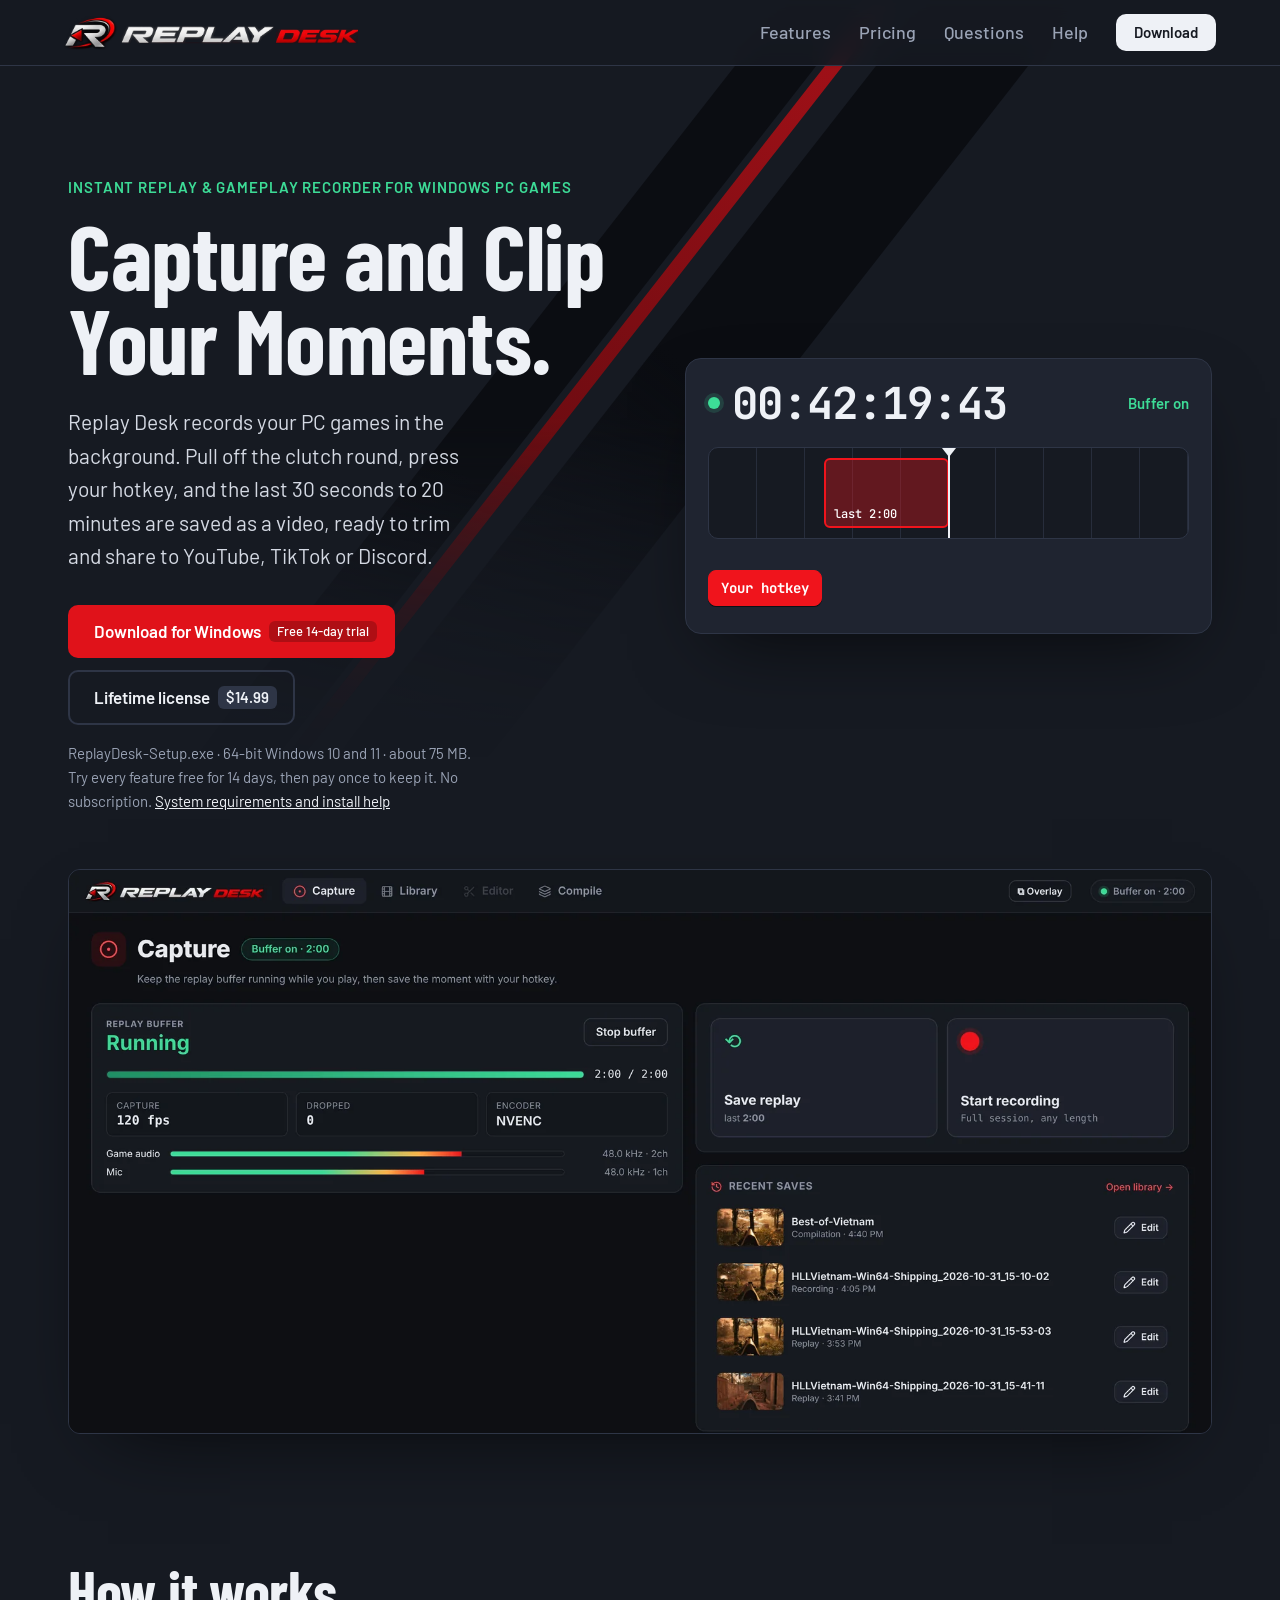
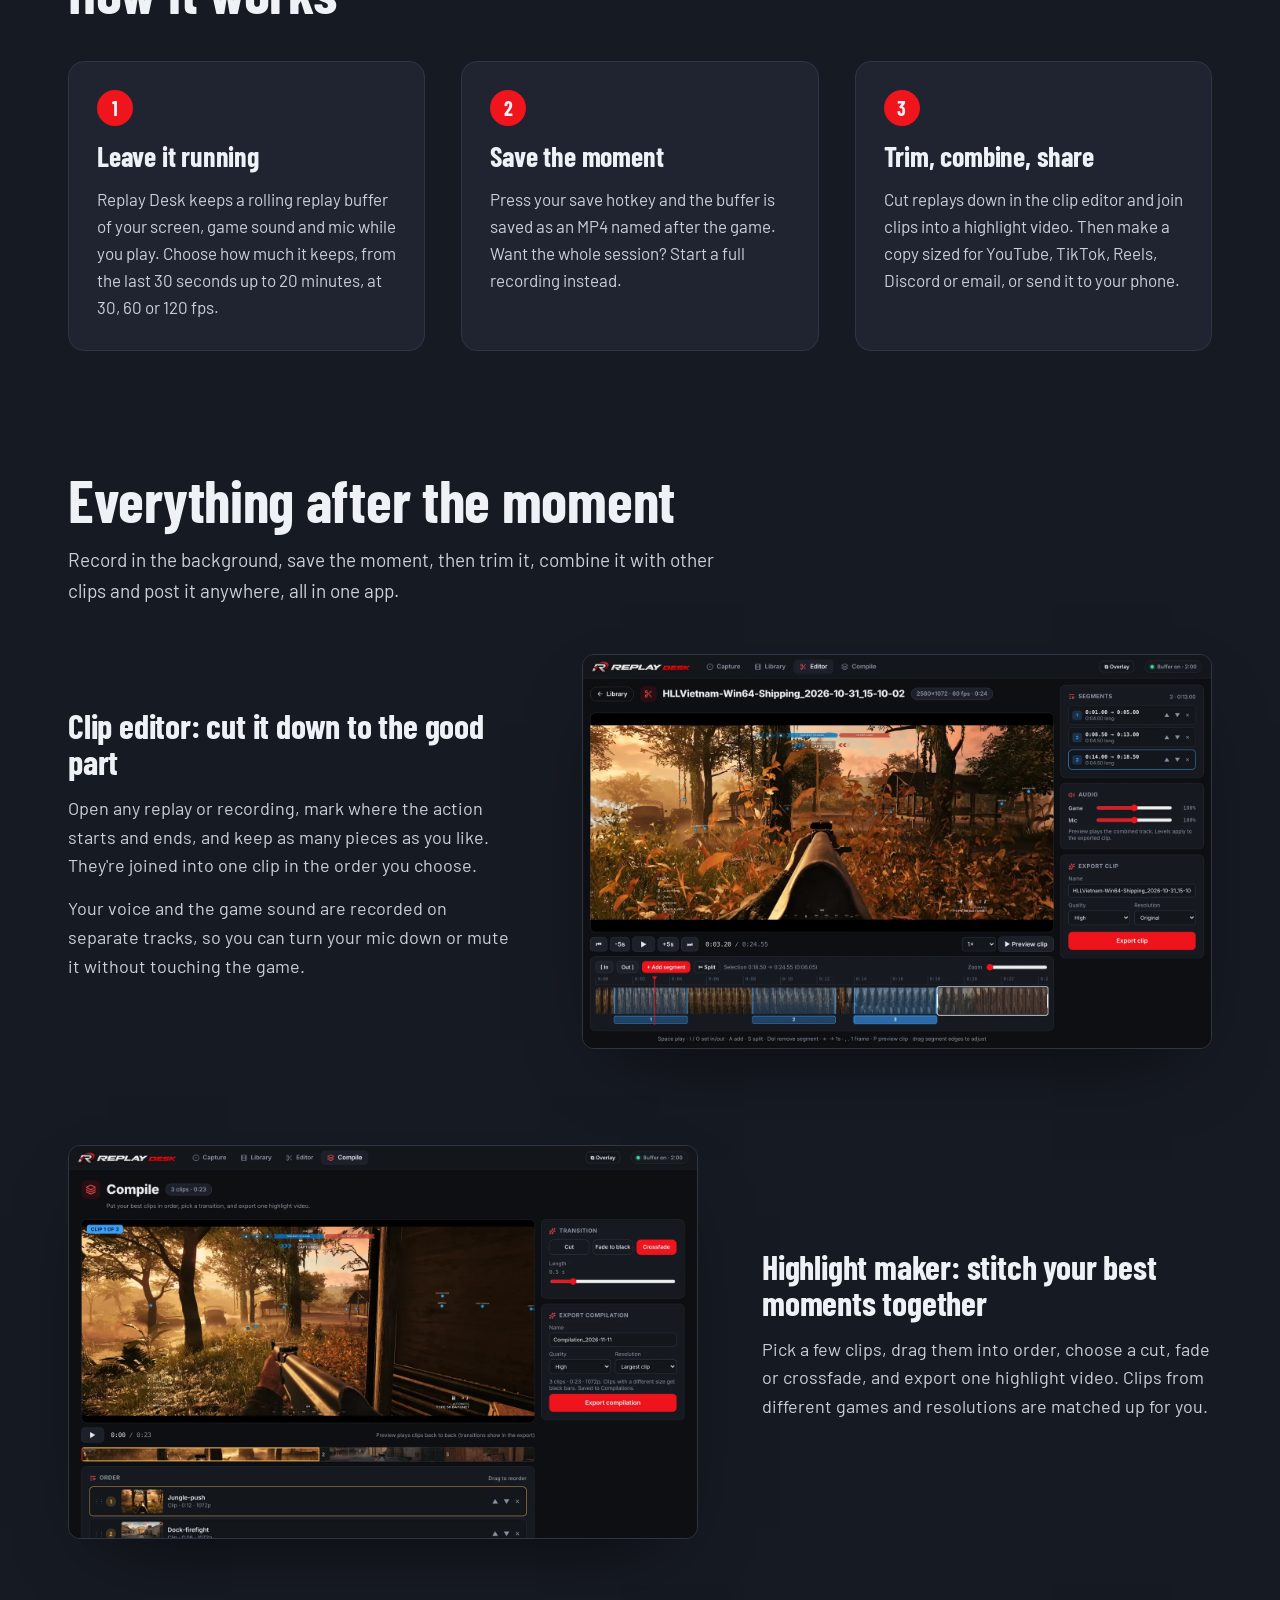
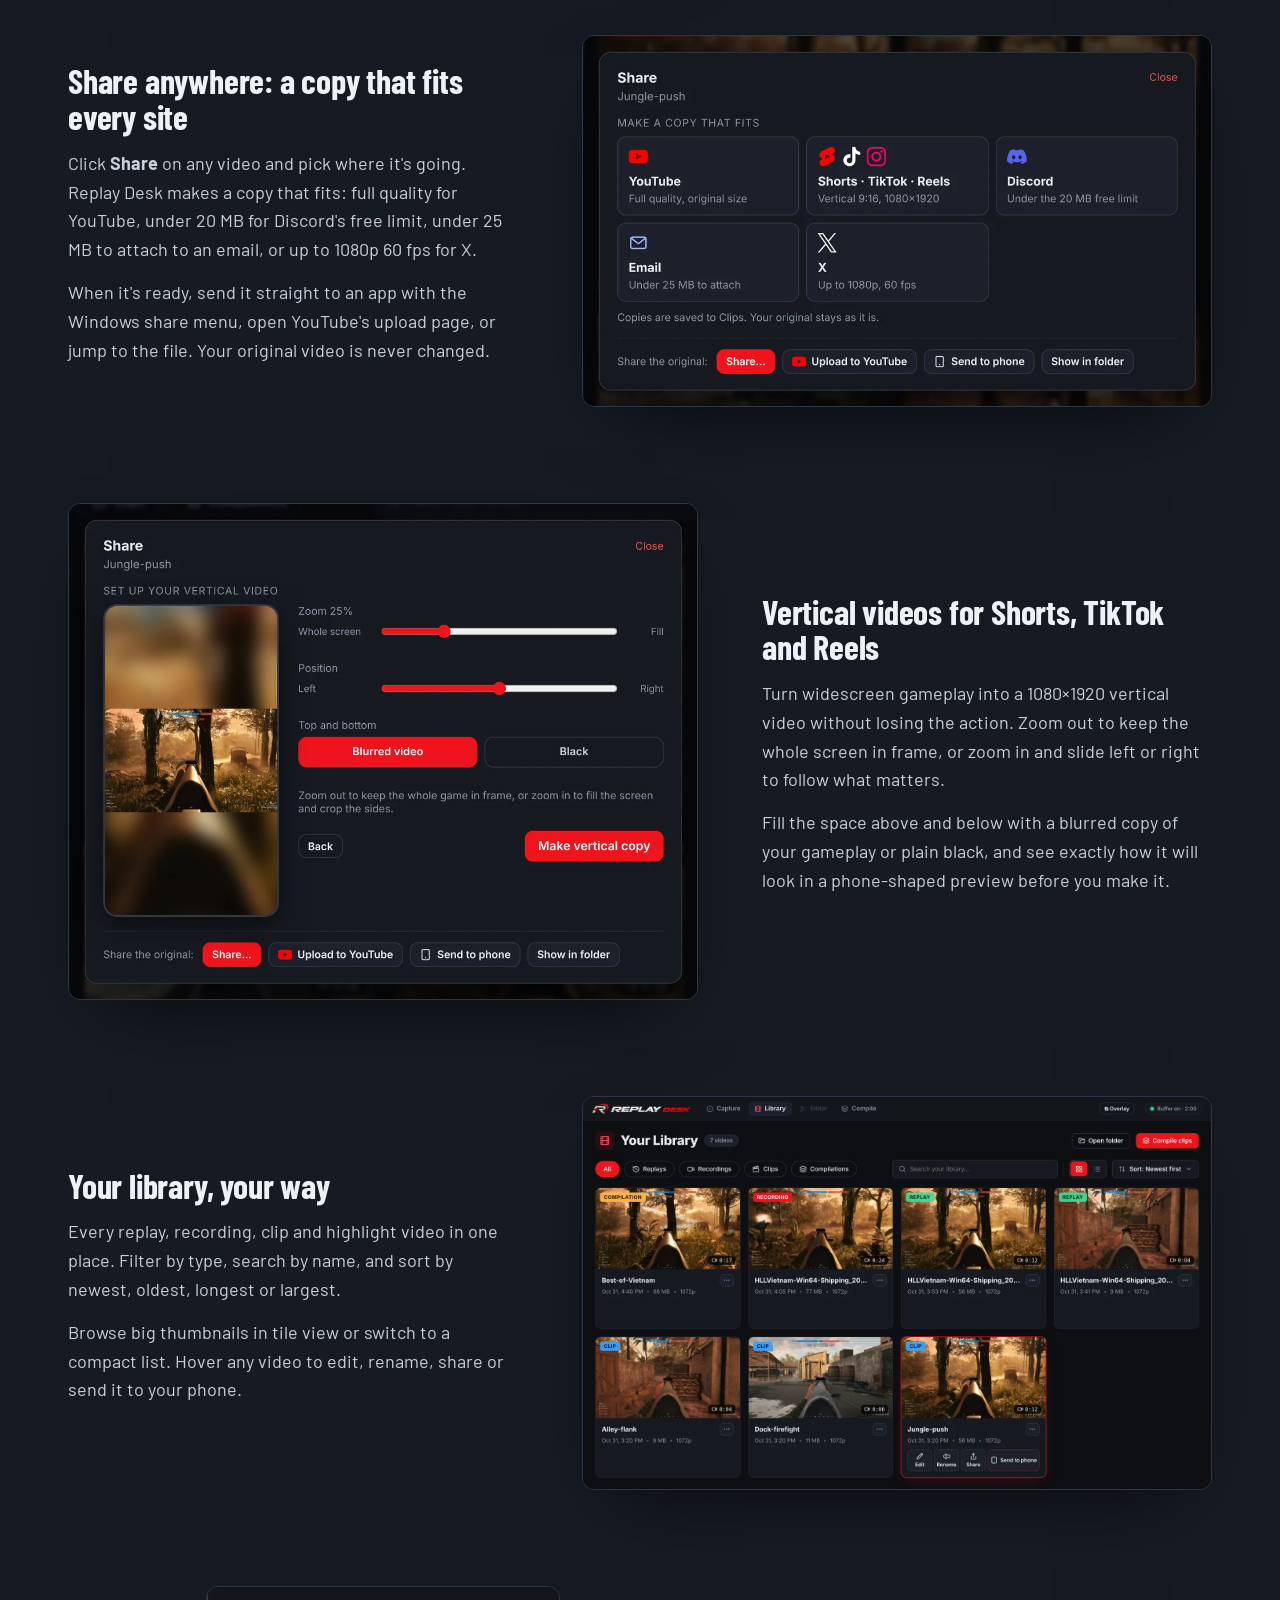
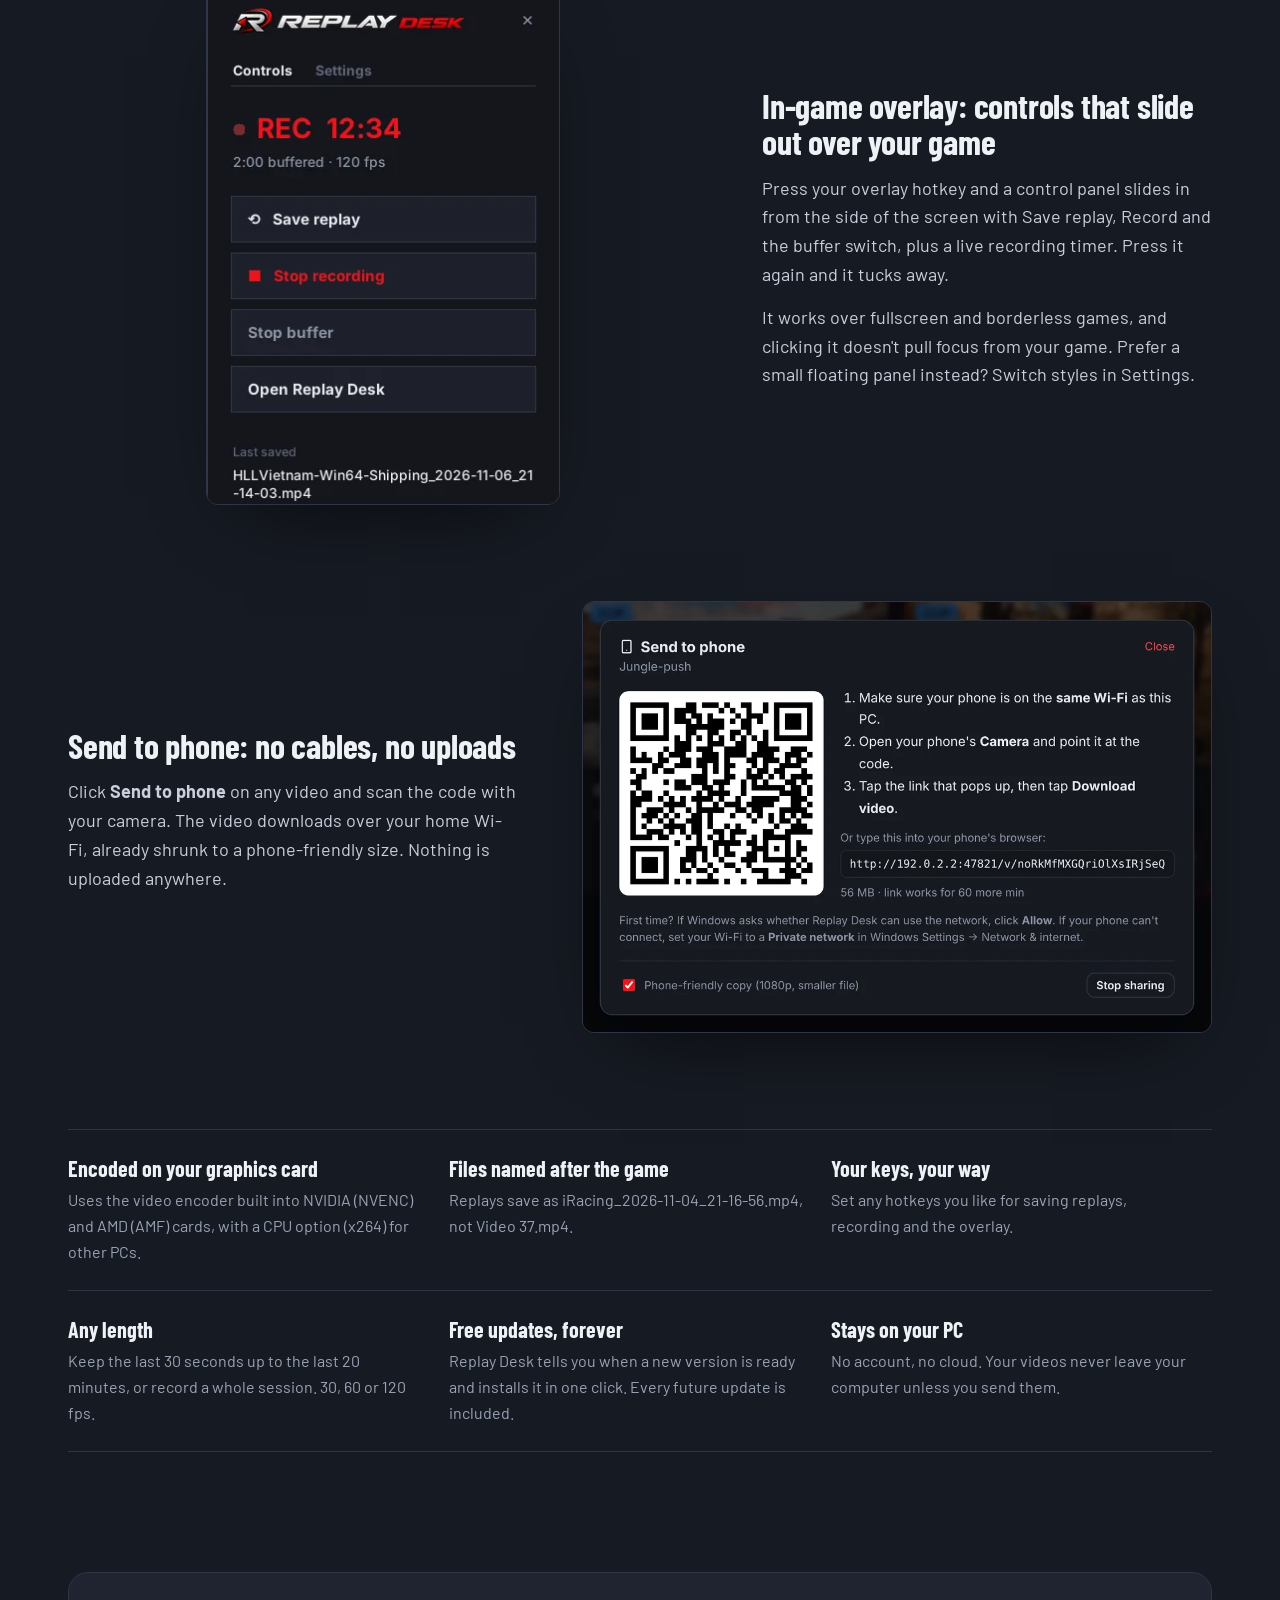
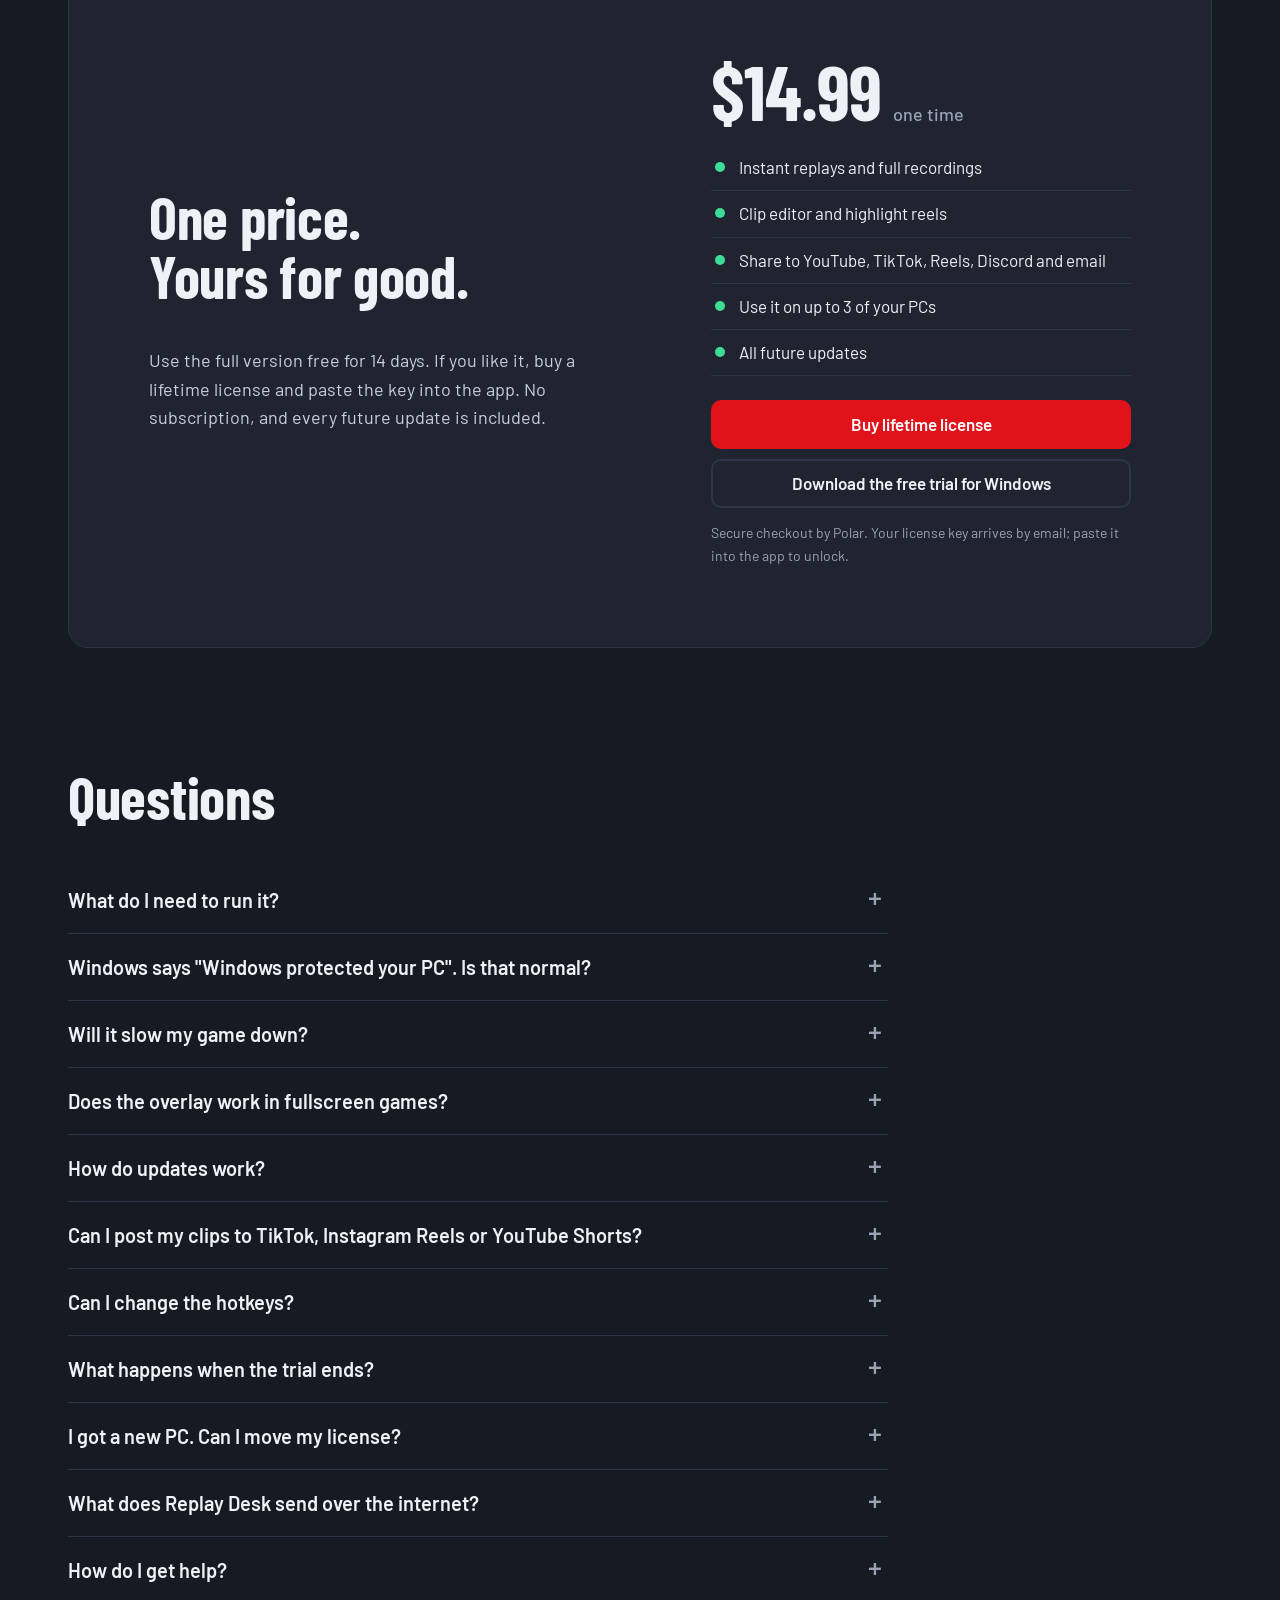
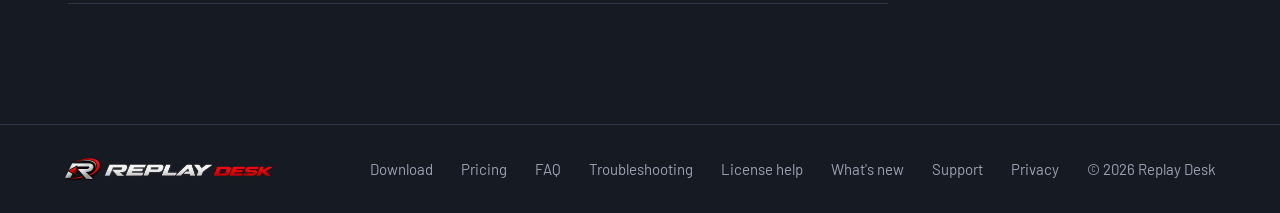
==== commit 44f716a8: "Homepage title: drop 'for Windows' Co-Authored-By: Claude Opus 5.5 <noreply@anthropic.com> Claude-Se" ====
--- a/docs/index.html
+++ b/docs/index.html
@@ -3,7 +3,7 @@
 <head>
 <meta charset="utf-8">
 <meta name="viewport" content="width=device-width, initial-scale=1">
-<title>Replay Desk: Gameplay Recorder &amp; Instant Replay for Windows</title>
+<title>Replay Desk: Gameplay Recorder &amp; Instant Replay</title>
 <link rel="canonical" href="https://getreplaydesk.com/">
 <meta name="description" content="Gameplay recorder for Windows PC. Press a hotkey to save the last 30 seconds to 20 minutes of any game, then trim and share clips. Free 14-day trial.">
 <meta property="og:type" content="website">
